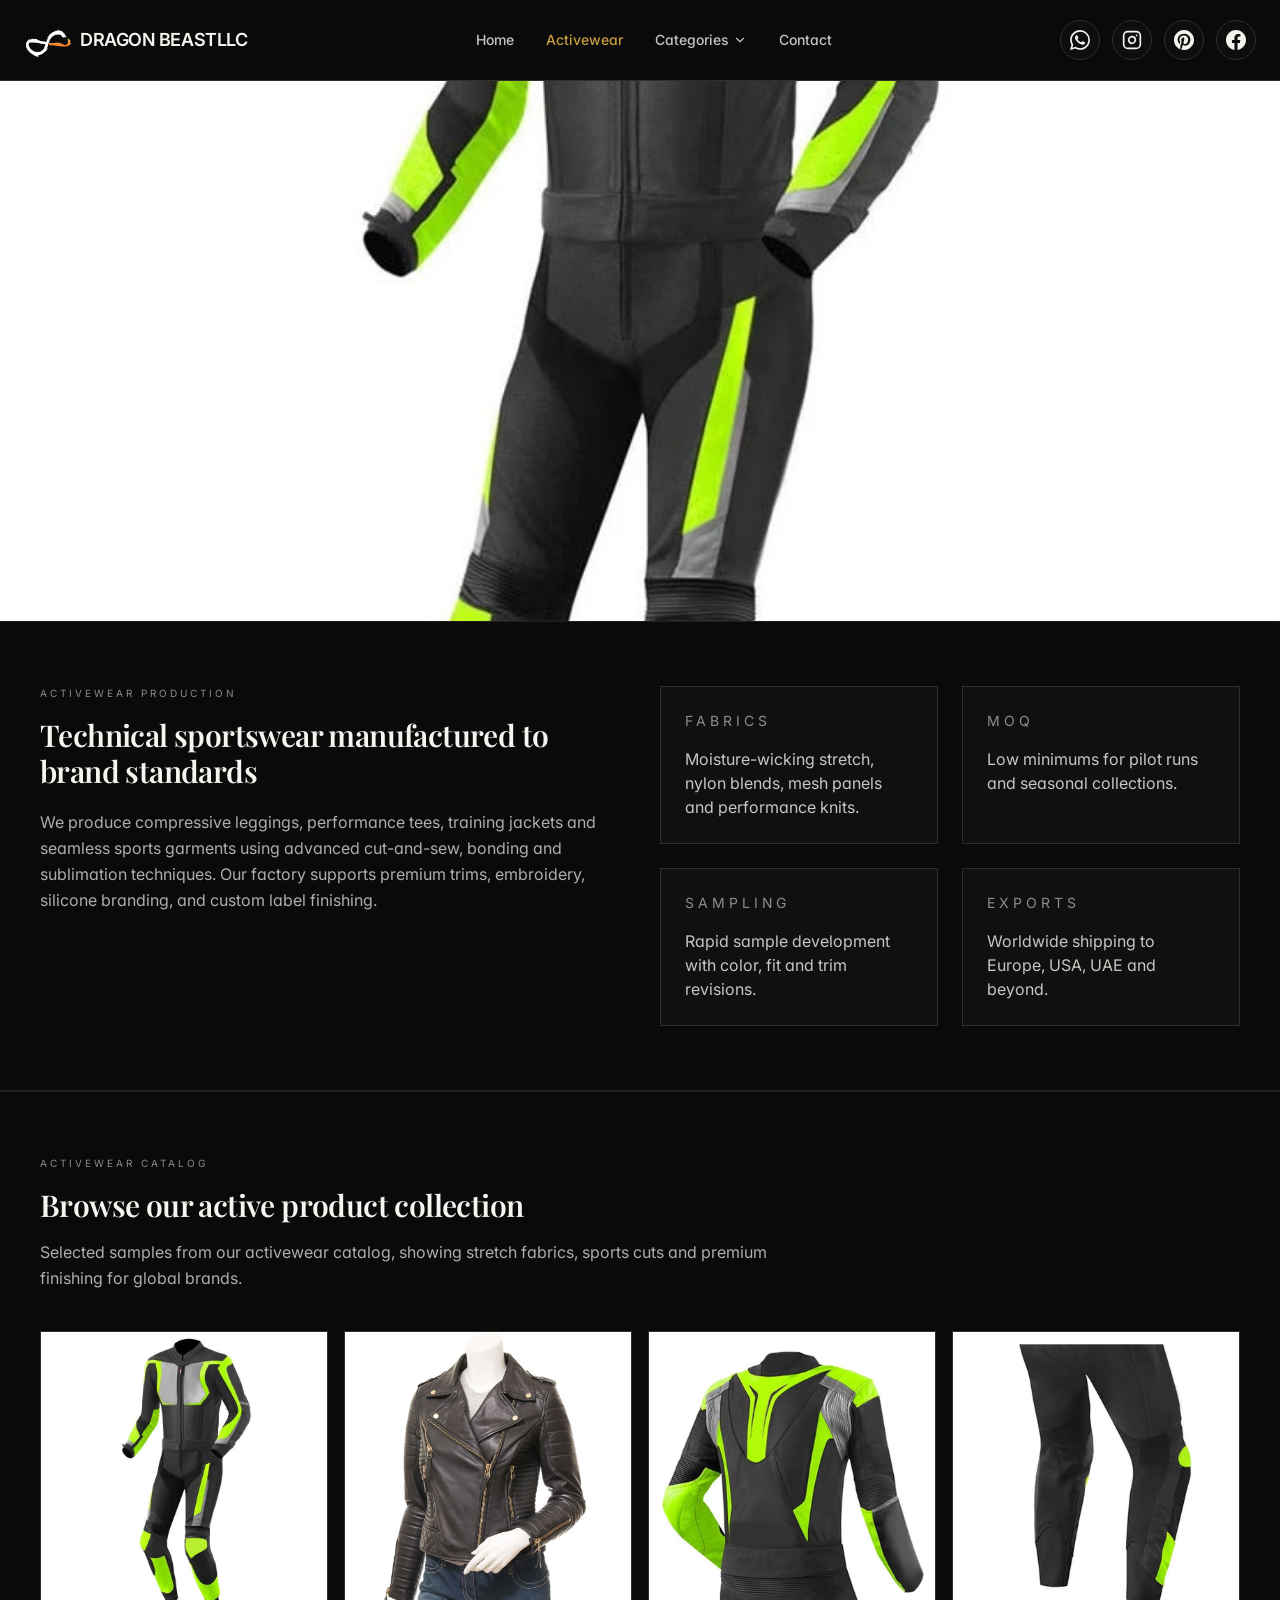
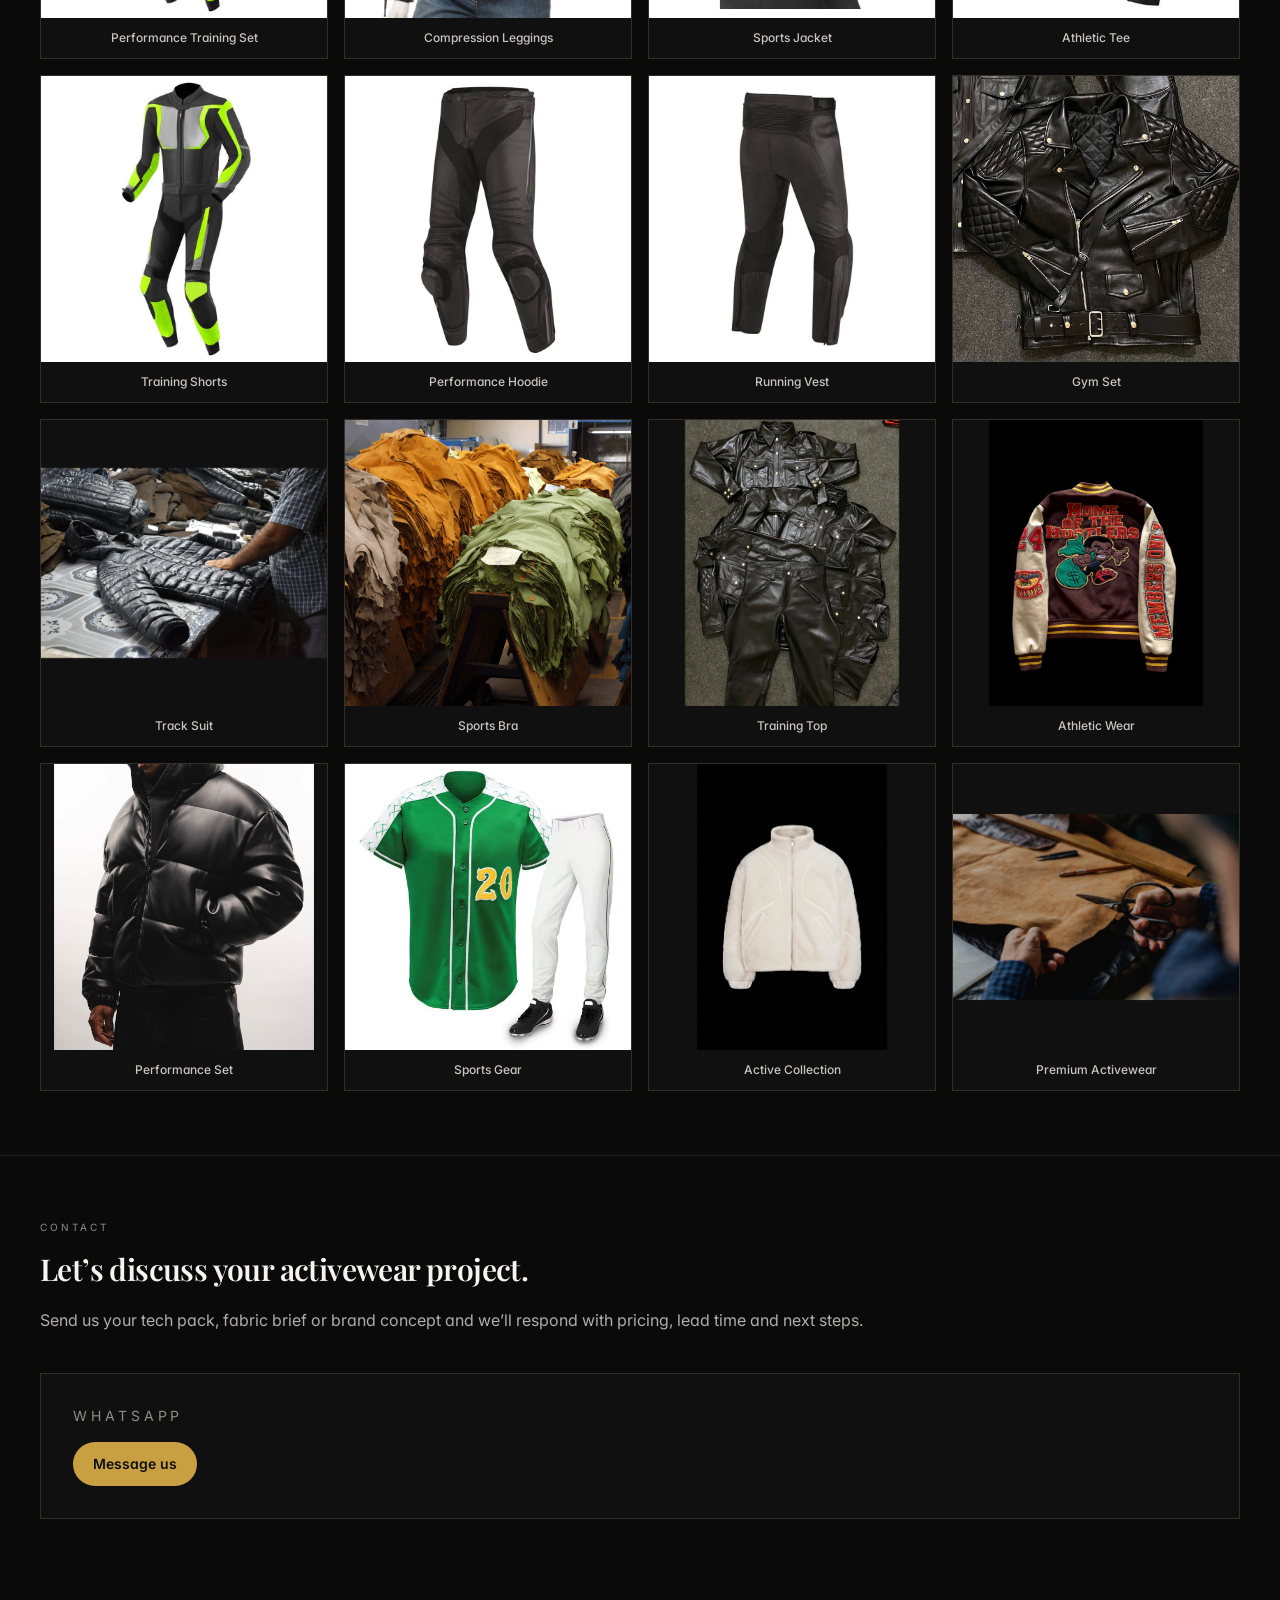
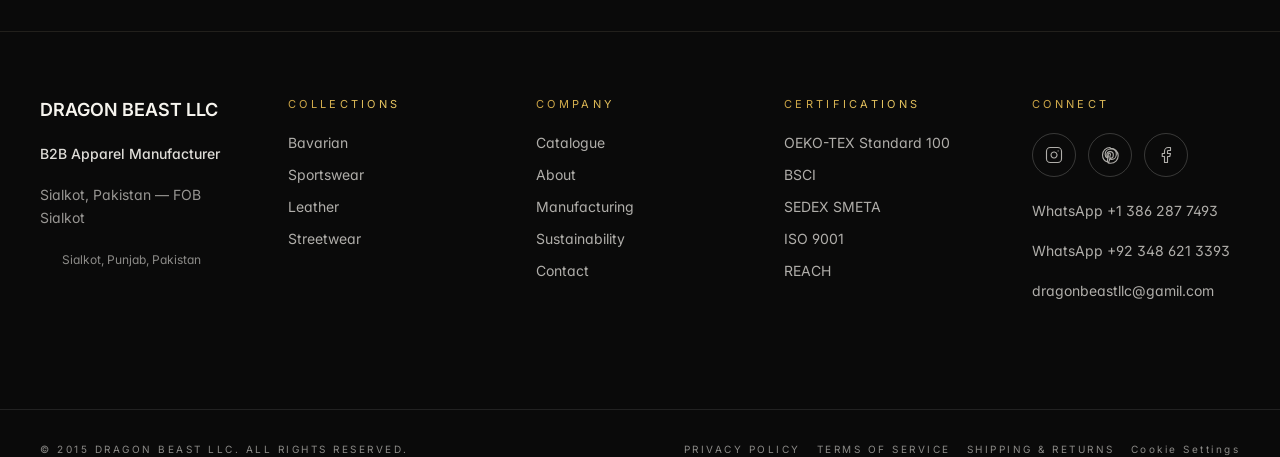
==== zayn/active.html @ 561d45d1 "Make LLC appear on second line in mobile view while keeping single line on desktop using flex-col/fl" ====
<!DOCTYPE html>
<html lang="en">
<head>
    <meta charset="UTF-8">
    <meta name="viewport" content="width=device-width, initial-scale=1.0">
    <title>Activewear — DRAGON BEAST LLC</title>
    <meta name="description" content="Premium activewear manufacturing from Sialkot, Pakistan. OEM, ODM and private-label sportswear for brands worldwide.">
    <link rel="preconnect" href="https://fonts.googleapis.com">
    <link rel="preconnect" href="https://fonts.gstatic.com" crossorigin>
    <link href="https://fonts.googleapis.com/css2?family=Playfair+Display:wght@400;500;600;700&family=Inter:wght@300;400;500;600&display=swap" rel="stylesheet">
    <link rel="stylesheet" href="index-DHzSqGhm.css">
</head>
<body class="bg-background text-foreground">
    <header class="sticky top-0 z-40 bg-background/90 backdrop-blur border-b border-border/20">
        <div class="mx-auto flex max-w-7xl items-center justify-between gap-4 px-6 py-4">
            <a href="index.html" class="inline-flex items-center gap-2 text-sm font-semibold text-foreground">
                <img src="logo.png" alt="DRAGON BEAST LLC logo" class="h-12 sm:h-16 w-auto object-contain">
                <div class="flex flex-col sm:flex-row">
                    <span class="text-sm sm:text-lg tracking-tight">DRAGON BEAST</span>
                    <span class="text-sm sm:text-lg tracking-tight sm:ml-1">LLC</span>
                </div>
            </a>
            <nav class="hidden md:flex items-center gap-8 text-sm font-medium text-foreground/80">
                <a href="index.html" class="hover:text-primary transition">Home</a>
                <a href="active.html" class="hover:text-primary transition text-primary">Activewear</a>
                <div class="relative">
                    <button onclick="toggleCategories()" class="hover:text-primary transition flex items-center gap-1 font-medium">
                        Categories
                        <svg xmlns="http://www.w3.org/2000/svg" width="14" height="14" viewBox="0 0 24 24" fill="none" stroke="currentColor" stroke-width="2" stroke-linecap="round" stroke-linejoin="round"><path d="m6 9 6 6 6-6"/></svg>
                    </button>
                    <div id="categoriesDropdown" class="hidden absolute top-full left-0 mt-3 w-64 bg-background border border-border/30 rounded-2xl shadow-2xl overflow-hidden z-50 backdrop-blur-xl">
                        <div class="p-2 space-y-1">
                            <a href="#leather-jackets" class="flex items-center gap-3 px-4 py-3 text-sm text-foreground/80 hover:text-foreground hover:bg-primary/10 rounded-xl transition-all duration-200">
                                <span class="w-2 h-2 rounded-full bg-primary/60"></span>
                                Leather Jackets
                            </a>
                            <a href="#leather-belts" class="flex items-center gap-3 px-4 py-3 text-sm text-foreground/80 hover:text-foreground hover:bg-primary/10 rounded-xl transition-all duration-200">
                                <span class="w-2 h-2 rounded-full bg-primary/60"></span>
                                Leather Belts
                            </a>
                            <a href="#leather-card-holder" class="flex items-center gap-3 px-4 py-3 text-sm text-foreground/80 hover:text-foreground hover:bg-primary/10 rounded-xl transition-all duration-200">
                                <span class="w-2 h-2 rounded-full bg-primary/60"></span>
                                Leather Card Holder
                            </a>
                            <a href="#leather-gloves" class="flex items-center gap-3 px-4 py-3 text-sm text-foreground/80 hover:text-foreground hover:bg-primary/10 rounded-xl transition-all duration-200">
                                <span class="w-2 h-2 rounded-full bg-primary/60"></span>
                                Leather Gloves
                            </a>
                            <a href="#leather-pants" class="flex items-center gap-3 px-4 py-3 text-sm text-foreground/80 hover:text-foreground hover:bg-primary/10 rounded-xl transition-all duration-200">
                                <span class="w-2 h-2 rounded-full bg-primary/60"></span>
                                Leather Pants
                            </a>
                            <a href="#leather-key-chains" class="flex items-center gap-3 px-4 py-3 text-sm text-foreground/80 hover:text-foreground hover:bg-primary/10 rounded-xl transition-all duration-200">
                                <span class="w-2 h-2 rounded-full bg-primary/60"></span>
                                Leather Key Chains
                            </a>
                            <a href="#leather-cushion-covers" class="flex items-center gap-3 px-4 py-3 text-sm text-foreground/80 hover:text-foreground hover:bg-primary/10 rounded-xl transition-all duration-200">
                                <span class="w-2 h-2 rounded-full bg-primary/60"></span>
                                Leather Cushion Covers
                            </a>
                        </div>
                    </div>
                </div>
                <a href="#contact" class="hover:text-primary transition">Contact</a>
            </nav>
            <div class="flex items-center gap-3">
                <a href="https://wa.me/13862877493" target="_blank" rel="noopener noreferrer" class="inline-flex items-center justify-center w-10 h-10 rounded-full border border-border bg-card/60 text-foreground transition hover:border-primary hover:text-primary">
                    <svg xmlns="http://www.w3.org/2000/svg" width="20" height="20" viewBox="0 0 24 24" fill="currentColor" stroke="none"><path d="M17.472 14.382c-.297-.149-1.758-.867-2.03-.967-.273-.099-.471-.148-.67.15-.197.297-.767.966-.94 1.164-.173.199-.347.223-.644.075-.297-.15-1.255-.463-2.39-1.475-.883-.788-1.48-1.761-1.653-2.059-.173-.297-.018-.458.13-.606.134-.133.298-.347.446-.52.149-.174.198-.298.298-.497.099-.198.05-.371-.025-.52-.075-.149-.669-1.612-.916-2.207-.242-.579-.487-.5-.669-.51-.173-.008-.371-.01-.57-.01-.198 0-.52.074-.792.372-.272.297-1.04 1.016-1.04 2.479 0 1.462 1.065 2.875 1.213 3.074.149.198 2.096 3.2 5.077 4.487.709.306 1.262.489 1.694.625.712.227 1.36.195 1.871.118.571-.085 1.758-.719 2.006-1.413.248-.694.248-1.289.173-1.413-.074-.124-.272-.198-.57-.347m-5.421 7.403h-.004a9.87 9.87 0 01-5.031-1.378l-.361-.214-3.741.982.998-3.648-.235-.374a9.86 9.86 0 01-1.51-5.26c.001-5.45 4.436-9.884 9.888-9.884 2.64 0 5.122 1.03 6.988 2.898a9.825 9.825 0 012.893 6.994c-.003 5.45-4.437 9.884-9.885 9.884m8.413-18.297A11.815 11.815 0 0012.05 0C5.495 0 .16 5.335.157 11.892c0 2.096.547 4.142 1.588 5.945L.057 24l6.305-1.654a11.882 11.882 0 005.683 1.448h.005c6.554 0 11.89-5.335 11.893-11.893a11.821 11.821 0 00-3.48-8.413z"/></svg>
                </a>
                <a href="https://www.instagram.com/dragonbeastllc/" target="_blank" rel="noopener noreferrer" class="inline-flex items-center justify-center w-10 h-10 rounded-full border border-border bg-card/60 text-foreground transition hover:border-primary hover:text-primary">
                    <svg xmlns="http://www.w3.org/2000/svg" width="20" height="20" viewBox="0 0 24 24" fill="none" stroke="currentColor" stroke-width="2" stroke-linecap="round" stroke-linejoin="round"><rect width="20" height="20" x="2" y="2" rx="5" ry="5"></rect><path d="M16 11.37A4 4 0 1 1 12.63 8 4 4 0 0 1 16 11.37z"></path><line x1="17.5" x2="17.51" y1="6.5" y2="6.5"></line></svg>
                </a>
                <a href="https://www.pinterest.com/dragonbeastllc/" target="_blank" rel="noopener noreferrer" class="inline-flex items-center justify-center w-10 h-10 rounded-full border border-border bg-card/60 text-foreground transition hover:border-primary hover:text-primary">
                    <svg xmlns="http://www.w3.org/2000/svg" width="20" height="20" viewBox="0 0 24 24" fill="currentColor" stroke="none"><path d="M12 0c-6.627 0-12 5.372-12 12 0 5.084 3.163 9.426 7.627 11.174-.105-.949-.2-2.405.042-3.441.218-.937 1.407-5.965 1.407-5.965s-.359-.719-.359-1.782c0-1.668.967-2.914 2.171-2.914 1.023 0 1.518.769 1.518 1.69 0 1.029-.655 2.568-.994 3.995-.283 1.194.599 2.169 1.777 2.169 2.133 0 3.772-2.249 3.772-5.495 0-2.873-2.064-4.882-5.012-4.882-3.414 0-5.418 2.561-5.418 5.207 0 1.031.397 2.138.893 2.738.098.119.112.224.083.345l-.333 1.36c-.053.22-.174.267-.402.161-1.499-.698-2.436-2.889-2.436-4.649 0-3.785 2.75-7.262 7.929-7.262 4.163 0 7.398 2.967 7.398 6.931 0 4.136-2.607 7.464-6.227 7.464-1.216 0-2.359-.631-2.75-1.378l-.748 2.853c-.271 1.043-1.002 2.35-1.492 3.146 1.124.347 2.317.535 3.554.535 6.627 0 12-5.373 12-12 0-6.628-5.373-12-12-12z"/></svg>
                </a>
                <a href="https://www.facebook.com/dragonbeastllc/" target="_blank" rel="noopener noreferrer" class="inline-flex items-center justify-center w-10 h-10 rounded-full border border-border bg-card/60 text-foreground transition hover:border-primary hover:text-primary">
                    <svg xmlns="http://www.w3.org/2000/svg" width="20" height="20" viewBox="0 0 24 24" fill="currentColor" stroke="none"><path d="M24 12.073c0-6.627-5.373-12-12-12s-12 5.373-12 12c0 5.99 4.388 10.954 10.125 11.854v-8.385H7.078v-3.47h3.047V9.43c0-3.007 1.792-4.669 4.533-4.669 1.312 0 2.686.235 2.686.235v2.953H15.83c-1.491 0-1.956.925-1.956 1.874v2.25h3.328l-.532 3.47h-2.796v8.385C19.612 23.027 24 18.062 24 12.073z"/></svg>
                </a>
            </div>
        </div>
    </header>
    <main class="pb-20">
        <section class="relative isolate min-h-[60vh] md:min-h-[88vh] overflow-hidden bg-card text-foreground">
            <img src="active.jpeg" alt="Activewear manufacturing" class="absolute inset-0 h-full w-full object-cover object-center" loading="lazy">
        </section>
        <section class="bg-background border-y border-border/60 py-16">
            <div class="container-luxe">
                <div class="grid gap-10 lg:grid-cols-2">
                    <div>
                        <p class="text-[10px] uppercase tracking-[0.3em] text-foreground/55 mb-4">Activewear production</p>
                        <h2 class="text-3xl font-semibold text-foreground">Technical sportswear manufactured to brand standards</h2>
                        <p class="mt-5 text-base text-foreground/70 leading-relaxed">We produce compressive leggings, performance tees, training jackets and seamless sports garments using advanced cut-and-sew, bonding and sublimation techniques. Our factory supports premium trims, embroidery, silicone branding, and custom label finishing.</p>
                    </div>
                    <div class="grid gap-6 sm:grid-cols-2">
                        <div class="rounded-3xl border border-border/10 bg-card/80 p-6">
                            <p class="text-sm uppercase tracking-[0.28em] text-foreground/55 mb-4">Fabrics</p>
                            <p class="text-base text-foreground/80">Moisture-wicking stretch, nylon blends, mesh panels and performance knits.</p>
                        </div>
                        <div class="rounded-3xl border border-border/10 bg-card/80 p-6">
                            <p class="text-sm uppercase tracking-[0.28em] text-foreground/55 mb-4">MOQ</p>
                            <p class="text-base text-foreground/80">Low minimums for pilot runs and seasonal collections.</p>
                        </div>
                        <div class="rounded-3xl border border-border/10 bg-card/80 p-6">
                            <p class="text-sm uppercase tracking-[0.28em] text-foreground/55 mb-4">Sampling</p>
                            <p class="text-base text-foreground/80">Rapid sample development with color, fit and trim revisions.</p>
                        </div>
                        <div class="rounded-3xl border border-border/10 bg-card/80 p-6">
                            <p class="text-sm uppercase tracking-[0.28em] text-foreground/55 mb-4">Exports</p>
                            <p class="text-base text-foreground/80">Worldwide shipping to Europe, USA, UAE and beyond.</p>
                        </div>
                    </div>
                </div>
            </div>
        </section>
        <section class="bg-background border-y border-border/60 py-16">
            <div class="container-luxe">
                <div class="mb-10 max-w-3xl">
                    <p class="text-[10px] uppercase tracking-[0.3em] text-foreground/55 mb-4">Activewear catalog</p>
                    <h2 class="text-3xl font-semibold text-foreground">Browse our active product collection</h2>
                    <p class="mt-4 text-base text-foreground/70 leading-relaxed">Selected samples from our activewear catalog, showing stretch fabrics, sports cuts and premium finishing for global brands.</p>
                </div>
                <div class="grid gap-4 sm:grid-cols-2 lg:grid-cols-4">
                    <div class="rounded-3xl border border-border/10 bg-card/80 overflow-hidden cursor-pointer hover:border-primary/60 transition-all" onclick="openModal('product1')">
                        <div style="aspect-ratio:1/1;">
                            <img src="active.jpeg" alt="Activewear product 1" style="width:100%;height:100%;object-fit:contain;object-position:center center;transition:transform .35s ease;will-change:transform;" loading="lazy" onmouseover="this.style.transform='scale(1.05)'" onmouseout="this.style.transform='scale(1)'">
                        </div>
                        <p class="text-center text-xs font-medium text-foreground/80 py-3 px-2">Performance Training Set</p>
                    </div>
                    <div class="rounded-3xl border border-border/10 bg-card/80 overflow-hidden cursor-pointer hover:border-primary/60 transition-all" onclick="openModal('product2')">
                        <div style="aspect-ratio:1/1;">
                            <img src="active%202.jpeg" alt="Activewear product 2" style="width:100%;height:100%;object-fit:contain;object-position:center center;transition:transform .35s ease;will-change:transform;" loading="lazy" onmouseover="this.style.transform='scale(1.05)'" onmouseout="this.style.transform='scale(1)'">
                        </div>
                        <p class="text-center text-xs font-medium text-foreground/80 py-3 px-2">Compression Leggings</p>
                    </div>
                    <div class="rounded-3xl border border-border/10 bg-card/80 overflow-hidden cursor-pointer hover:border-primary/60 transition-all" onclick="openModal('product3')">
                        <div style="aspect-ratio:1/1;">
                            <img src="active%203%20.jpeg" alt="Activewear product 3" style="width:100%;height:100%;object-fit:contain;object-position:center center;transition:transform .35s ease;will-change:transform;" loading="lazy" onmouseover="this.style.transform='scale(1.05)'" onmouseout="this.style.transform='scale(1)'">
                        </div>
                        <p class="text-center text-xs font-medium text-foreground/80 py-3 px-2">Sports Jacket</p>
                    </div>
                    <div class="rounded-3xl border border-border/10 bg-card/80 overflow-hidden cursor-pointer hover:border-primary/60 transition-all" onclick="openModal('product4')">
                        <div style="aspect-ratio:1/1;">
                            <img src="active%204.jpeg" alt="Activewear product 4" style="width:100%;height:100%;object-fit:contain;object-position:center center;transition:transform .35s ease;will-change:transform;" loading="lazy" onmouseover="this.style.transform='scale(1.05)'" onmouseout="this.style.transform='scale(1)'">
                        </div>
                        <p class="text-center text-xs font-medium text-foreground/80 py-3 px-2">Athletic Tee</p>
                    </div>
                    <div class="rounded-3xl border border-border/10 bg-card/80 overflow-hidden cursor-pointer hover:border-primary/60 transition-all" onclick="openModal('product5')">
                        <div style="aspect-ratio:1/1;">
                            <img src="active%205.jpeg" alt="Activewear product 5" style="width:100%;height:100%;object-fit:contain;object-position:center center;transition:transform .35s ease;will-change:transform;" loading="lazy" onmouseover="this.style.transform='scale(1.05)'" onmouseout="this.style.transform='scale(1)'">
                        </div>
                        <p class="text-center text-xs font-medium text-foreground/80 py-3 px-2">Training Shorts</p>
                    </div>
                    <div class="rounded-3xl border border-border/10 bg-card/80 overflow-hidden cursor-pointer hover:border-primary/60 transition-all" onclick="openModal('product6')">
                        <div style="aspect-ratio:1/1;">
                            <img src="active%206.jpeg" alt="Activewear product 6" style="width:100%;height:100%;object-fit:contain;object-position:center center;transition:transform .35s ease;will-change:transform;" loading="lazy" onmouseover="this.style.transform='scale(1.05)'" onmouseout="this.style.transform='scale(1)'">
                        </div>
                        <p class="text-center text-xs font-medium text-foreground/80 py-3 px-2">Performance Hoodie</p>
                    </div>
                    <div class="rounded-3xl border border-border/10 bg-card/80 overflow-hidden cursor-pointer hover:border-primary/60 transition-all" onclick="openModal('product7')">
                        <div style="aspect-ratio:1/1;">
                            <img src="active%207%20.jpeg" alt="Activewear product 7" style="width:100%;height:100%;object-fit:contain;object-position:center center;transition:transform .35s ease;will-change:transform;" loading="lazy" onmouseover="this.style.transform='scale(1.05)'" onmouseout="this.style.transform='scale(1)'">
                        </div>
                        <p class="text-center text-xs font-medium text-foreground/80 py-3 px-2">Running Vest</p>
                    </div>
                    <div class="rounded-3xl border border-border/10 bg-card/80 overflow-hidden cursor-pointer hover:border-primary/60 transition-all" onclick="openModal('product8')">
                        <div style="aspect-ratio:1/1;">
                            <img src="PIC%201.jpeg" alt="Activewear product 8" style="width:100%;height:100%;object-fit:contain;object-position:center center;transition:transform .35s ease;will-change:transform;" loading="lazy" onmouseover="this.style.transform='scale(1.05)'" onmouseout="this.style.transform='scale(1)'">
                        </div>
                        <p class="text-center text-xs font-medium text-foreground/80 py-3 px-2">Gym Set</p>
                    </div>
                    <div class="rounded-3xl border border-border/10 bg-card/80 overflow-hidden cursor-pointer hover:border-primary/60 transition-all" onclick="openModal('product9')">
                        <div style="aspect-ratio:1/1;">
                            <img src="PIC%202.jpeg" alt="Activewear product 9" style="width:100%;height:100%;object-fit:contain;object-position:center center;transition:transform .35s ease;will-change:transform;" loading="lazy" onmouseover="this.style.transform='scale(1.05)'" onmouseout="this.style.transform='scale(1)'">
                        </div>
                        <p class="text-center text-xs font-medium text-foreground/80 py-3 px-2">Track Suit</p>
                    </div>
                    <div class="rounded-3xl border border-border/10 bg-card/80 overflow-hidden cursor-pointer hover:border-primary/60 transition-all" onclick="openModal('product10')">
                        <div style="aspect-ratio:1/1;">
                            <img src="PIC%203.jpeg" alt="Activewear product 10" style="width:100%;height:100%;object-fit:contain;object-position:center center;transition:transform .35s ease;will-change:transform;" loading="lazy" onmouseover="this.style.transform='scale(1.05)'" onmouseout="this.style.transform='scale(1)'">
                        </div>
                        <p class="text-center text-xs font-medium text-foreground/80 py-3 px-2">Sports Bra</p>
                    </div>
                    <div class="rounded-3xl border border-border/10 bg-card/80 overflow-hidden cursor-pointer hover:border-primary/60 transition-all" onclick="openModal('product11')">
                        <div style="aspect-ratio:1/1;">
                            <img src="PIC%204.jpeg" alt="Activewear product 11" style="width:100%;height:100%;object-fit:contain;object-position:center center;transition:transform .35s ease;will-change:transform;" loading="lazy" onmouseover="this.style.transform='scale(1.05)'" onmouseout="this.style.transform='scale(1)'">
                        </div>
                        <p class="text-center text-xs font-medium text-foreground/80 py-3 px-2">Training Top</p>
                    </div>
                    <div class="rounded-3xl border border-border/10 bg-card/80 overflow-hidden cursor-pointer hover:border-primary/60 transition-all" onclick="openModal('product12')">
                        <div style="aspect-ratio:1/1;">
                            <img src="Z%201.jpeg" alt="Activewear product 12" style="width:100%;height:100%;object-fit:contain;object-position:center center;transition:transform .35s ease;will-change:transform;" loading="lazy" onmouseover="this.style.transform='scale(1.05)'" onmouseout="this.style.transform='scale(1)'">
                        </div>
                        <p class="text-center text-xs font-medium text-foreground/80 py-3 px-2">Athletic Wear</p>
                    </div>
                    <div class="rounded-3xl border border-border/10 bg-card/80 overflow-hidden cursor-pointer hover:border-primary/60 transition-all" onclick="openModal('product13')">
                        <div style="aspect-ratio:1/1;">
                            <img src="Z%202.jpeg" alt="Activewear product 13" style="width:100%;height:100%;object-fit:contain;object-position:center center;transition:transform .35s ease;will-change:transform;" loading="lazy" onmouseover="this.style.transform='scale(1.05)'" onmouseout="this.style.transform='scale(1)'">
                        </div>
                        <p class="text-center text-xs font-medium text-foreground/80 py-3 px-2">Performance Set</p>
                    </div>
                    <div class="rounded-3xl border border-border/10 bg-card/80 overflow-hidden cursor-pointer hover:border-primary/60 transition-all" onclick="openModal('product14')">
                        <div style="aspect-ratio:1/1;">
                            <img src="Z%203.jpeg" alt="Activewear product 14" style="width:100%;height:100%;object-fit:contain;object-position:center center;transition:transform .35s ease;will-change:transform;" loading="lazy" onmouseover="this.style.transform='scale(1.05)'" onmouseout="this.style.transform='scale(1)'">
                        </div>
                        <p class="text-center text-xs font-medium text-foreground/80 py-3 px-2">Sports Gear</p>
                    </div>
                    <div class="rounded-3xl border border-border/10 bg-card/80 overflow-hidden cursor-pointer hover:border-primary/60 transition-all" onclick="openModal('product15')">
                        <div style="aspect-ratio:1/1;">
                            <img src="Z%204.jpeg" alt="Activewear product 15" style="width:100%;height:100%;object-fit:contain;object-position:center center;transition:transform .35s ease;will-change:transform;" loading="lazy" onmouseover="this.style.transform='scale(1.05)'" onmouseout="this.style.transform='scale(1)'">
                        </div>
                        <p class="text-center text-xs font-medium text-foreground/80 py-3 px-2">Active Collection</p>
                    </div>
                    <div class="rounded-3xl border border-border/10 bg-card/80 overflow-hidden cursor-pointer hover:border-primary/60 transition-all" onclick="openModal('product16')">
                        <div style="aspect-ratio:1/1;">
                            <img src="HERO%20SECTION.jpeg" alt="Activewear product 16" style="width:100%;height:100%;object-fit:contain;object-position:center center;transition:transform .35s ease;will-change:transform;" loading="lazy" onmouseover="this.style.transform='scale(1.05)'" onmouseout="this.style.transform='scale(1)'">
                        </div>
                        <p class="text-center text-xs font-medium text-foreground/80 py-3 px-2">Premium Activewear</p>
                    </div>
                </div>
            </div>
        </section>
        <section id="contact" class="bg-background pt-16 pb-8">
            <div class="container-luxe">
                <div class="grid gap-10 lg:grid-cols-[1.5fr,1fr] items-center">
                    <div>
                        <p class="text-[10px] uppercase tracking-[0.3em] text-foreground/55 mb-4">Contact</p>
                        <h2 class="text-3xl font-semibold text-foreground">Let’s discuss your activewear project.</h2>
                        <p class="mt-5 text-base text-foreground/70 leading-relaxed">Send us your tech pack, fabric brief or brand concept and we’ll respond with pricing, lead time and next steps.</p>
                    </div>
                    <div class="rounded-3xl border border-border/10 bg-card/80 p-8">
                        <p class="text-sm uppercase tracking-[0.28em] text-foreground/55 mb-4">WhatsApp</p>
                        <a href="https://wa.me/13862877493" target="_blank" rel="noopener noreferrer" class="inline-flex items-center justify-center rounded-full bg-primary px-5 py-3 text-sm font-semibold text-primary-foreground transition hover:bg-primary/90">Message us</a>
                    </div>
                </div>
            </div>
        </section>
    </main>
    <footer class="bg-[#0A0A0A] border-t border-border/60 text-foreground/80">
        <div class="container-luxe grid gap-10 md:grid-cols-2 lg:grid-cols-5 py-16">
            <div class="space-y-5">
                <div class="inline-flex items-center gap-3 text-foreground" aria-label="DRAGON BEAST LLC home">
                    <span class="text-lg font-semibold">DRAGON BEAST LLC</span>
                </div>
                <p class="text-sm font-medium text-foreground/90">B2B Apparel Manufacturer</p>
                <p class="text-sm text-foreground/60 leading-relaxed">Sialkot, Pakistan — FOB Sialkot</p>
                <p class="flex items-start gap-2 text-xs text-foreground/55 leading-relaxed"><svg xmlns="http://www.w3.org/2000/svg" width="14" height="14" viewBox="0 0 24 24" fill="none" stroke="currentColor" stroke-width="2" stroke-linecap="round" stroke-linejoin="round" class="lucide lucide-map-pin text-gold mt-0.5 shrink-0"><path d="M20 10c0 4.993-5.539 10.193-7.399 11.799a1 1 0 0 1-1.202 0C9.539 20.193 4 14.993 4 10a8 8 0 0 1 16 0"></path><circle cx="12" cy="10" r="3"></circle></svg>Sialkot, Punjab, Pakistan</p>
            </div>
            <div>
                <p class="text-[11px] uppercase tracking-[0.3em] text-gold mb-5">Collections</p>
                <ul class="space-y-3 text-sm text-foreground/70">
                    <li><a class="hover:text-gold transition-colors" href="index.html">Bavarian</a></li>
                    <li><a class="hover:text-gold transition-colors" href="active.html">Sportswear</a></li>
                    <li><a class="hover:text-gold transition-colors" href="leather.html">Leather</a></li>
                    <li><a class="hover:text-gold transition-colors" href="active.html">Streetwear</a></li>
                </ul>
            </div>
            <div>
                <p class="text-[11px] uppercase tracking-[0.3em] text-gold mb-5">Company</p>
                <ul class="space-y-3 text-sm text-foreground/70">
                    <li><a class="hover:text-gold transition-colors" href="index.html">Catalogue</a></li>
                    <li><a class="hover:text-gold transition-colors" href="index.html">About</a></li>
                    <li><a class="hover:text-gold transition-colors" href="index.html">Manufacturing</a></li>
                    <li><a class="hover:text-gold transition-colors" href="index.html">Sustainability</a></li>
                    <li><a class="hover:text-gold transition-colors" href="#contact">Contact</a></li>
                </ul>
            </div>
            <div>
                <p class="text-[11px] uppercase tracking-[0.3em] text-gold mb-5">Certifications</p>
                <ul class="space-y-3 text-sm text-foreground/70">
                    <li><a class="hover:text-gold transition-colors" href="#contact">OEKO-TEX Standard 100</a></li>
                    <li><a class="hover:text-gold transition-colors" href="#contact">BSCI</a></li>
                    <li><a class="hover:text-gold transition-colors" href="#contact">SEDEX SMETA</a></li>
                    <li><a class="hover:text-gold transition-colors" href="#contact">ISO 9001</a></li>
                    <li><a class="hover:text-gold transition-colors" href="#contact">REACH</a></li>
                </ul>
            </div>
            <div class="space-y-5">
                <p class="text-[11px] uppercase tracking-[0.3em] text-gold mb-5">Connect</p>
                <div class="flex flex-wrap items-center gap-3">
                    <a href="https://www.instagram.com/dragonbeastllc/" target="_blank" rel="noreferrer noopener" aria-label="DRAGON BEAST LLC on Instagram" class="inline-flex items-center justify-center w-11 h-11 rounded-full border border-foreground/20 text-foreground/70 hover:border-gold hover:text-gold transition-colors"><svg width="18" height="18" viewBox="0 0 24 24" fill="none" stroke="currentColor" stroke-width="1.5" stroke-linecap="round" stroke-linejoin="round"><rect width="20" height="20" x="2" y="2" rx="5" ry="5"></rect><path d="M16 11.37A4 4 0 1 1 12.63 8 4 4 0 0 1 16 11.37z"></path><line x1="17.5" x2="17.51" y1="6.5" y2="6.5"></line></svg></a>
                    <a href="https://www.pinterest.com/Dragon_beast__/pins/" target="_blank" rel="noreferrer noopener" aria-label="DRAGON BEAST LLC on Pinterest" class="inline-flex items-center justify-center w-11 h-11 rounded-full border border-foreground/20 text-foreground/70 hover:border-gold hover:text-gold transition-colors"><svg width="18" height="18" viewBox="0 0 24 24" fill="none" stroke="currentColor" stroke-width="1.5" stroke-linecap="round" stroke-linejoin="round"><path d="M12 2.04c-5.48 0-9.96 4.48-9.96 9.96 0 4.34 2.72 8.03 6.62 9.43-.09-.8-.17-2.03.04-2.91.18-.77 1.17-4.95 1.17-4.95s-.3-.59-.3-1.46c0-1.37.79-2.39 1.77-2.39.84 0 1.24.63 1.24 1.38 0 .84-.54 2.09-.82 3.26-.24.98.5 1.78 1.48 1.78 1.78 0 3.15-1.88 3.15-4.6 0-2.4-1.71-4.08-4.15-4.08-2.82 0-4.47 2.11-4.47 4.29 0 .85.33 1.77.74 2.27.08.1.09.18.07.28-.08.31-.26.98-.3 1.11-.05.17-.17.21-.39.13-1.45-.67-2.36-2.8-2.36-4.5 0-3.67 2.67-7.04 7.72-7.04 4.05 0 7.2 2.89 7.2 6.75 0 4.03-2.54 7.28-6.06 7.28-1.18 0-2.28-.61-2.66-1.33l-.72 2.74c-.26 1-.98 2.25-1.46 3.02 1.08.33 2.22.51 3.41.51 5.48 0 9.96-4.48 9.96-9.96 0-5.48-4.48-9.96-9.96-9.96z"/></svg></a>
                    <a href="https://www.facebook.com/bzazindustries" target="_blank" rel="noreferrer noopener" aria-label="DRAGON BEAST LLC on Facebook" class="inline-flex items-center justify-center w-11 h-11 rounded-full border border-foreground/20 text-foreground/70 hover:border-gold hover:text-gold transition-colors"><svg width="18" height="18" viewBox="0 0 24 24" fill="none" stroke="currentColor" stroke-width="1.5" stroke-linecap="round" stroke-linejoin="round"><path d="M18 2h-3a5 5 0 0 0-5 5v3H7v4h3v8h4v-8h3l1-4h-4V7a1 1 0 0 1 1-1h3z"></path></svg></a>
                </div>
                <ul class="space-y-3 text-sm text-foreground/70">
                    <li><a href="https://wa.me/13862877493?text=Hello%20DRAGON%20BEAST%20LLC%2C%20I'd%20like%20to%20request%20a%20quote." target="_blank" rel="noreferrer noopener" class="inline-flex items-center gap-2 py-1 hover:text-gold transition-colors">WhatsApp +1 386 287 7493</a></li>
                    <li><a href="https://wa.me/923486213393?text=Hello%20DRAGON%20BEAST%20LLC%2C%20I'd%20like%20to%20request%20a%20quote." target="_blank" rel="noreferrer noopener" class="inline-flex items-center gap-2 py-1 hover:text-gold transition-colors">WhatsApp +92 348 621 3393</a></li>
                    <li><a href="mailto:dragonbeastllc@gamil.com" class="inline-flex items-center gap-2 py-1 hover:text-gold transition-colors">dragonbeastllc@gamil.com</a></li>
                </ul>
            </div>
        </div>
        <div class="container-luxe border-t border-foreground/10 pt-8 mt-10">
            <div class="flex flex-col md:flex-row items-center justify-between gap-4 text-[10px] uppercase tracking-[0.25em] text-foreground/55">
                <p>© 2015 DRAGON BEAST LLC. All rights reserved.</p>
                <div class="flex flex-wrap items-center gap-4">
                    <a class="hover:text-gold transition-colors" href="index.html">Privacy Policy</a>
                    <a class="hover:text-gold transition-colors" href="index.html">Terms of Service</a>
                    <a class="hover:text-gold transition-colors" href="index.html">Shipping &amp; Returns</a>
                    <button type="button" class="hover:text-gold transition-colors">Cookie Settings</button>
                </div>
            </div>
        </div>
    </footer>
    
    <!-- Product Modal -->
    <div id="productModal" class="fixed inset-0 z-50 hidden items-center justify-center bg-black/80 backdrop-blur-sm p-4">
        <div class="bg-background rounded-3xl border border-border/20 max-w-4xl w-full max-h-[90vh] overflow-y-auto scrollbar-hide">
            <div class="p-6">
                <div class="flex justify-between items-start mb-6">
                    <h3 id="modalTitle" class="text-2xl font-semibold text-foreground">Product Name</h3>
                    <button onclick="closeModal()" class="text-foreground/60 hover:text-foreground transition-colors">
                        <svg xmlns="http://www.w3.org/2000/svg" width="24" height="24" viewBox="0 0 24 24" fill="none" stroke="currentColor" stroke-width="2" stroke-linecap="round" stroke-linejoin="round"><path d="M18 6 6 18"></path><path d="6 6l12 12"></path></svg>
                    </button>
                </div>
                
                <div class="grid md:grid-cols-2 gap-6">
                    <div>
                        <div class="grid grid-cols-2 gap-2 mb-4">
                            <img id="modalImage1" src="" alt="Product image 1" class="rounded-xl w-full aspect-square object-cover">
                            <img id="modalImage2" src="" alt="Product image 2" class="rounded-xl w-full aspect-square object-cover">
                            <img id="modalImage3" src="" alt="Product image 3" class="rounded-xl w-full aspect-square object-cover">
                            <img id="modalImage4" src="" alt="Product image 4" class="rounded-xl w-full aspect-square object-cover hidden">
                        </div>
                    </div>
                    
                    <div class="space-y-4">
                        <div>
                            <h4 class="text-sm uppercase tracking-[0.2em] text-foreground/55 mb-2">Product Description</h4>
                            <p id="modalDescription" class="text-foreground/80 leading-relaxed">Premium quality activewear designed for performance and comfort. Made with high-stretch fabrics and expert craftsmanship.</p>
                        </div>
                        
                        <div>
                            <h4 class="text-sm uppercase tracking-[0.2em] text-foreground/55 mb-2">Features</h4>
                            <ul id="modalFeatures" class="text-foreground/80 space-y-1 text-sm">
                                <li>• High-stretch fabric</li>
                                <li>• Moisture-wicking</li>
                                <li>• Breathable design</li>
                                <li>• Premium finishing</li>
                            </ul>
                        </div>
                        
                        <div>
                            <h4 class="text-sm uppercase tracking-[0.2em] text-foreground/55 mb-2">Materials</h4>
                            <p id="modalMaterials" class="text-foreground/80 text-sm">Polyester/Spandex blend</p>
                        </div>
                        
                        <div class="pt-4">
                            <a href="https://wa.me/13862877493?text=Hello%20DRAGON%20BEAST%20LLC%2C%20I'm%20interested%20in%20this%20product%20and%20would%20like%20to%20request%20a%20quote." target="_blank" rel="noopener noreferrer" class="inline-flex items-center justify-center w-full rounded-full bg-primary px-6 py-3 text-sm font-semibold text-primary-foreground transition hover:bg-primary/90">
                                Request Quote via WhatsApp
                            </a>
                        </div>
                    </div>
                </div>
            </div>
        </div>
    </div>
    
    <style>
        .scrollbar-hide::-webkit-scrollbar {
            display: none;
        }
        .scrollbar-hide {
            -ms-overflow-style: none;
            scrollbar-width: none;
        }
    </style>
    
    <script>
        const products = {
            product1: {
                title: "Performance Training Set",
                description: "Complete training set including top and bottom. Designed for high-performance athletes with moisture-wicking technology and four-way stretch fabric.",
                features: ["• Moisture-wicking technology", "• Four-way stretch", "• Quick-dry fabric", "• Reinforced stitching"],
                materials: "88% Polyester, 12% Spandex",
                images: ["active.jpeg", "active%202.jpeg", "active%203%20.jpeg", "active%204.jpeg"]
            },
            product2: {
                title: "Compression Leggings",
                description: "High-compression leggings designed for muscle support and recovery. Features flat-lock seams and breathable mesh panels.",
                features: ["• High compression fit", "• Flat-lock seams", "• Breathable mesh panels", "• Anti-odor treatment"],
                materials: "82% Polyester, 18% Spandex",
                images: ["active%202.jpeg", "active%203%20.jpeg", "active%204.jpeg", "active%205.jpeg"]
            },
            product3: {
                title: "Sports Jacket",
                description: "Lightweight sports jacket with water-resistant coating and adjustable cuffs. Perfect for outdoor training and warm-ups.",
                features: ["• Water-resistant coating", "• Adjustable cuffs", "• Zippered pockets", "• Lightweight design"],
                materials: "100% Polyester with DWR coating",
                images: ["active%203%20.jpeg", "active%204.jpeg", "active%205.jpeg", "active%206.jpeg"]
            },
            product4: {
                title: "Athletic Tee",
                description: "Performance t-shirt with raglan sleeves and moisture management. Ideal for team sports and casual athletic wear.",
                features: ["• Moisture management", "• Raglan sleeves", "• Tag-free label", "• Color-fast printing"],
                materials: "100% Moisture-wicking Polyester",
                images: ["active%204.jpeg", "active%205.jpeg", "active%206.jpeg", "active%207%20.jpeg"]
            },
            product5: {
                title: "Training Shorts",
                description: "Athletic shorts with built-in liner and side pockets. Features elastic waistband with drawstring for adjustable fit.",
                features: ["• Built-in liner", "• Side pockets", "• Elastic waistband", "• Drawstring closure"],
                materials: "90% Polyester, 10% Spandex",
                images: ["active%205.jpeg", "active%206.jpeg", "active%207%20.jpeg", "PIC%201.jpeg"]
            },
            product6: {
                title: "Performance Hoodie",
                description: "Full-zip hoodie with fleece lining and thumbholes. Perfect for pre-workout warm-ups and post-workout recovery.",
                features: ["• Fleece lining", "• Thumbholes", "• Full-zip design", "• Kangaroo pocket"],
                materials: "80% Cotton, 20% Polyester",
                images: ["active%206.jpeg", "active%207%20.jpeg", "PIC%201.jpeg", "PIC%202.jpeg"]
            },
            product7: {
                title: "Running Vest",
                description: "Lightweight running vest with reflective details and multiple storage pockets. Designed for long-distance running.",
                features: ["• Reflective details", "• Multiple storage pockets", "• Lightweight construction", "• Breathable mesh back"],
                materials: "100% Polyester mesh",
                images: ["active%207%20.jpeg", "PIC%201.jpeg", "PIC%202.jpeg", "PIC%203.jpeg"]
            },
            product8: {
                title: "Gym Set",
                description: "Complete gym set including tank top and shorts. Made with quick-dry fabric and anti-microbial treatment.",
                features: ["• Quick-dry fabric", "• Anti-microbial treatment", "• Stretch fit", "• Color options available"],
                materials: "85% Polyester, 15% Spandex",
                images: ["PIC%201.jpeg", "PIC%202.jpeg", "PIC%203.jpeg", "PIC%204.jpeg"]
            },
            product9: {
                title: "Track Suit",
                description: "Classic track suit with jacket and matching pants. Features ribbed cuffs and hem for athletic fit.",
                features: ["• Full-zip jacket", "• Elastic waist pants", "• Ribbed cuffs and hem", "• Side pockets"],
                materials: "100% Polyester tricot",
                images: ["PIC%202.jpeg", "PIC%203.jpeg", "PIC%204.jpeg", "Z%201.jpeg"]
            },
            product10: {
                title: "Sports Bra",
                description: "High-support sports bra with removable pads and wide straps. Designed for high-impact activities.",
                features: ["• High-impact support", "• Removable pads", "• Wide straps", "• Moisture-wicking"],
                materials: "78% Nylon, 22% Spandex",
                images: ["PIC%203.jpeg", "PIC%204.jpeg", "Z%201.jpeg", "Z%202.jpeg"]
            },
            product11: {
                title: "Training Top",
                description: "Long-sleeve training top with thumbholes and quarter-zip neck. Ideal for cool weather training.",
                features: ["• Thumbholes", "• Quarter-zip neck", "• Thermal fabric", "• Flat-lock seams"],
                materials: "92% Polyester, 8% Elastane",
                images: ["PIC%204.jpeg", "Z%201.jpeg", "Z%202.jpeg", "Z%203.jpeg"]
            },
            product12: {
                title: "Athletic Wear",
                description: "Versatile athletic wear set suitable for various activities. Features modern fit and performance fabric.",
                features: ["• Modern fit", "• Performance fabric", "• Quick-dry technology", "• Multiple color options"],
                materials: "88% Polyester, 12% Spandex",
                images: ["Z%201.jpeg", "Z%202.jpeg", "Z%203.jpeg", "Z%204.jpeg"]
            },
            product13: {
                title: "Performance Set",
                description: "Complete performance set with matching top and bottom. Designed for competitive athletes and teams.",
                features: ["• Team customization", "• Performance fabric", "• Sublimation printing", "• Bulk ordering available"],
                materials: "100% Polyester with sublimation",
                images: ["Z%202.jpeg", "Z%203.jpeg", "Z%204.jpeg", "HERO%20SECTION.jpeg"]
            },
            product14: {
                title: "Sports Gear",
                description: "Comprehensive sports gear collection including various athletic essentials. Perfect for sports teams and clubs.",
                features: ["• Multiple items included", "• Team branding options", "• Durable construction", "• Competitive pricing"],
                materials: "Varies by item",
                images: ["Z%203.jpeg", "Z%204.jpeg", "HERO%20SECTION.jpeg", "active.jpeg"]
            },
            product15: {
                title: "Active Collection",
                description: "Premium active collection featuring our best-selling items. Curated for quality and performance.",
                features: ["• Best-selling items", "• Premium quality", "• Tested by athletes", "• Satisfaction guaranteed"],
                materials: "Premium synthetic blends",
                images: ["Z%204.jpeg", "HERO%20SECTION.jpeg", "active.jpeg", "active%202.jpeg"]
            },
            product16: {
                title: "Premium Activewear",
                description: "Our flagship premium activewear line. Features the highest quality materials and craftsmanship.",
                features: ["• Premium materials", "• Expert craftsmanship", "• Limited edition", "• Exclusive designs"],
                materials: "Premium performance fabrics",
                images: ["HERO%20SECTION.jpeg", "active.jpeg", "active%202.jpeg", "active%203%20.jpeg"]
            }
        };
        
        function openModal(productId) {
            const product = products[productId];
            if (!product) return;
            
            document.getElementById('modalTitle').textContent = product.title;
            document.getElementById('modalDescription').textContent = product.description;
            document.getElementById('modalMaterials').textContent = product.materials;
            
            const featuresList = document.getElementById('modalFeatures');
            featuresList.innerHTML = product.features.map(feature => `<li>${feature}</li>`).join('');
            
            document.getElementById('modalImage1').src = product.images[0];
            document.getElementById('modalImage2').src = product.images[1];
            document.getElementById('modalImage3').src = product.images[2];
            
            const modalImage4 = document.getElementById('modalImage4');
            if (product.images.length >= 4) {
                modalImage4.src = product.images[3];
                modalImage4.classList.remove('hidden');
            } else {
                modalImage4.classList.add('hidden');
            }
            
            const modal = document.getElementById('productModal');
            modal.classList.remove('hidden');
            modal.classList.add('flex');
            document.body.style.overflow = 'hidden';
        }
        
        function closeModal() {
            const modal = document.getElementById('productModal');
            modal.classList.add('hidden');
            modal.classList.remove('flex');
            document.body.style.overflow = 'auto';
        }
        
        function toggleCategories() {
            const dropdown = document.getElementById('categoriesDropdown');
            dropdown.classList.toggle('hidden');
        }
        
        // Close dropdown when clicking outside
        document.addEventListener('click', function(e) {
            const dropdown = document.getElementById('categoriesDropdown');
            if (!e.target.closest('button[onclick="toggleCategories()"]') && !e.target.closest('#categoriesDropdown')) {
                dropdown.classList.add('hidden');
            }
        });
        
        // Close modal when clicking outside
        document.getElementById('productModal').addEventListener('click', function(e) {
            if (e.target === this) {
                closeModal();
            }
        });
        
        // Close modal with Escape key
        document.addEventListener('keydown', function(e) {
            if (e.key === 'Escape') {
                closeModal();
            }
        });
    </script>
</body>
</html>
---- zayn/index-DHzSqGhm.css ----
*,:before,:after{--tw-border-spacing-x: 0;--tw-border-spacing-y: 0;--tw-translate-x: 0;--tw-translate-y: 0;--tw-rotate: 0;--tw-skew-x: 0;--tw-skew-y: 0;--tw-scale-x: 1;--tw-scale-y: 1;--tw-pan-x: ;--tw-pan-y: ;--tw-pinch-zoom: ;--tw-scroll-snap-strictness: proximity;--tw-gradient-from-position: ;--tw-gradient-via-position: ;--tw-gradient-to-position: ;--tw-ordinal: ;--tw-slashed-zero: ;--tw-numeric-figure: ;--tw-numeric-spacing: ;--tw-numeric-fraction: ;--tw-ring-inset: ;--tw-ring-offset-width: 0px;--tw-ring-offset-color: #fff;--tw-ring-color: rgb(59 130 246 / .5);--tw-ring-offset-shadow: 0 0 #0000;--tw-ring-shadow: 0 0 #0000;--tw-shadow: 0 0 #0000;--tw-shadow-colored: 0 0 #0000;--tw-blur: ;--tw-brightness: ;--tw-contrast: ;--tw-grayscale: ;--tw-hue-rotate: ;--tw-invert: ;--tw-saturate: ;--tw-sepia: ;--tw-drop-shadow: ;--tw-backdrop-blur: ;--tw-backdrop-brightness: ;--tw-backdrop-contrast: ;--tw-backdrop-grayscale: ;--tw-backdrop-hue-rotate: ;--tw-backdrop-invert: ;--tw-backdrop-opacity: ;--tw-backdrop-saturate: ;--tw-backdrop-sepia: ;--tw-contain-size: ;--tw-contain-layout: ;--tw-contain-paint: ;--tw-contain-style: }::backdrop{--tw-border-spacing-x: 0;--tw-border-spacing-y: 0;--tw-translate-x: 0;--tw-translate-y: 0;--tw-rotate: 0;--tw-skew-x: 0;--tw-skew-y: 0;--tw-scale-x: 1;--tw-scale-y: 1;--tw-pan-x: ;--tw-pan-y: ;--tw-pinch-zoom: ;--tw-scroll-snap-strictness: proximity;--tw-gradient-from-position: ;--tw-gradient-via-position: ;--tw-gradient-to-position: ;--tw-ordinal: ;--tw-slashed-zero: ;--tw-numeric-figure: ;--tw-numeric-spacing: ;--tw-numeric-fraction: ;--tw-ring-inset: ;--tw-ring-offset-width: 0px;--tw-ring-offset-color: #fff;--tw-ring-color: rgb(59 130 246 / .5);--tw-ring-offset-shadow: 0 0 #0000;--tw-ring-shadow: 0 0 #0000;--tw-shadow: 0 0 #0000;--tw-shadow-colored: 0 0 #0000;--tw-blur: ;--tw-brightness: ;--tw-contrast: ;--tw-grayscale: ;--tw-hue-rotate: ;--tw-invert: ;--tw-saturate: ;--tw-sepia: ;--tw-drop-shadow: ;--tw-backdrop-blur: ;--tw-backdrop-brightness: ;--tw-backdrop-contrast: ;--tw-backdrop-grayscale: ;--tw-backdrop-hue-rotate: ;--tw-backdrop-invert: ;--tw-backdrop-opacity: ;--tw-backdrop-saturate: ;--tw-backdrop-sepia: ;--tw-contain-size: ;--tw-contain-layout: ;--tw-contain-paint: ;--tw-contain-style: }*,:before,:after{box-sizing:border-box;border-width:0;border-style:solid;border-color:#e5e7eb}:before,:after{--tw-content: ""}html,:host{line-height:1.5;-webkit-text-size-adjust:100%;-moz-tab-size:4;-o-tab-size:4;tab-size:4;font-family:Inter,system-ui,sans-serif;font-feature-settings:normal;font-variation-settings:normal;-webkit-tap-highlight-color:transparent}body{margin:0;line-height:inherit}hr{height:0;color:inherit;border-top-width:1px}abbr:where([title]){-webkit-text-decoration:underline dotted;text-decoration:underline dotted}h1,h2,h3,h4,h5,h6{font-size:inherit;font-weight:inherit}a{color:inherit;text-decoration:inherit}b,strong{font-weight:bolder}code,kbd,samp,pre{font-family:ui-monospace,SFMono-Regular,Menlo,Monaco,Consolas,Liberation Mono,Courier New,monospace;font-feature-settings:normal;font-variation-settings:normal;font-size:1em}small{font-size:80%}sub,sup{font-size:75%;line-height:0;position:relative;vertical-align:baseline}sub{bottom:-.25em}sup{top:-.5em}table{text-indent:0;border-color:inherit;border-collapse:collapse}button,input,optgroup,select,textarea{font-family:inherit;font-feature-settings:inherit;font-variation-settings:inherit;font-size:100%;font-weight:inherit;line-height:inherit;letter-spacing:inherit;color:inherit;margin:0;padding:0}button,select{text-transform:none}button,input:where([type=button]),input:where([type=reset]),input:where([type=submit]){-webkit-appearance:button;background-color:transparent;background-image:none}:-moz-focusring{outline:auto}:-moz-ui-invalid{box-shadow:none}progress{vertical-align:baseline}::-webkit-inner-spin-button,::-webkit-outer-spin-button{height:auto}[type=search]{-webkit-appearance:textfield;outline-offset:-2px}::-webkit-search-decoration{-webkit-appearance:none}::-webkit-file-upload-button{-webkit-appearance:button;font:inherit}summary{display:list-item}blockquote,dl,dd,h1,h2,h3,h4,h5,h6,hr,figure,p,pre{margin:0}fieldset{margin:0;padding:0}legend{padding:0}ol,ul,menu{list-style:none;margin:0;padding:0}dialog{padding:0}textarea{resize:vertical}input::-moz-placeholder,textarea::-moz-placeholder{opacity:1;color:#9ca3af}input::placeholder,textarea::placeholder{opacity:1;color:#9ca3af}button,[role=button]{cursor:pointer}:disabled{cursor:default}img,svg,video,canvas,audio,iframe,embed,object{display:block;vertical-align:middle}img,video{max-width:100%;height:auto}[hidden]:where(:not([hidden=until-found])){display:none}:root{--background: 0 0% 4%;--foreground: 40 30% 95%;--card: 0 0% 7%;--card-foreground: 40 30% 95%;--popover: 0 0% 6%;--popover-foreground: 40 30% 95%;--primary: 42 55% 52%;--primary-foreground: 0 0% 6%;--primary-glow: 45 75% 65%;--secondary: 0 0% 12%;--secondary-foreground: 40 30% 95%;--muted: 0 0% 10%;--muted-foreground: 40 8% 65%;--accent: 42 55% 52%;--accent-foreground: 0 0% 6%;--destructive: 0 70% 45%;--destructive-foreground: 40 30% 95%;--border: 40 10% 18%;--input: 0 0% 12%;--ring: 42 55% 52%;--industrial: 160 84% 39%;--industrial-foreground: 0 0% 4%;--radius: .25rem;--gradient-gold: linear-gradient(135deg, hsl(42 55% 52%) 0%, hsl(45 75% 65%) 50%, hsl(42 55% 52%) 100%);--gradient-dark: linear-gradient(180deg, hsl(0 0% 4%) 0%, hsl(0 0% 7%) 100%);--gradient-hero: linear-gradient(180deg, hsla(0,0%,0%,.2) 0%, hsla(0,0%,0%,.85) 100%);--shadow-gold: 0 20px 60px -20px hsl(42 55% 52% / .35);--shadow-elegant: 0 30px 80px -20px hsl(0 0% 0% / .6)}*{border-color:hsl(var(--border))}html{scroll-behavior:smooth}body{background-color:hsl(var(--background));color:hsl(var(--foreground));-webkit-font-smoothing:antialiased;-moz-osx-font-smoothing:grayscale;font-family:Inter,system-ui,sans-serif;font-feature-settings:"ss01","cv11"}h1,h2,h3,h4,h5,.font-display{font-family:Playfair Display,Georgia,serif;font-weight:500;letter-spacing:-.02em}::-moz-selection{background-color:hsl(var(--primary));color:hsl(var(--primary-foreground))}::selection{background-color:hsl(var(--primary));color:hsl(var(--primary-foreground))}.container{width:100%;margin-right:auto;margin-left:auto;padding-right:2rem;padding-left:2rem}@media (min-width: 1400px){.container{max-width:1400px}}.container-luxe{margin-left:auto;margin-right:auto;width:100%;max-width:80rem;padding-left:1.5rem;padding-right:1.5rem}@media (min-width: 768px){.container-luxe{padding-left:2.5rem;padding-right:2.5rem}}.eyebrow{display:inline-flex;align-items:center;gap:.75rem;font-size:11px;font-weight:500;text-transform:uppercase;letter-spacing:.35em;color:hsl(var(--primary))}.eyebrow:before{content:"";display:inline-block;height:1px;width:2rem;background-color:hsl(var(--primary))}.text-gold{background:var(--gradient-gold);-webkit-background-clip:text;background-clip:text;color:transparent}.hover-gold-underline{position:relative}.hover-gold-underline:after{position:absolute;bottom:0;left:0;height:1px;width:0px;background-color:hsl(var(--primary));transition-property:all;transition-timing-function:cubic-bezier(.4,0,.2,1);transition-duration:.5s;content:var(--tw-content);animation-duration:.5s}.hover-gold-underline:hover:after{content:var(--tw-content);width:100%}.grain:before{content:"";position:absolute;top:0;right:0;bottom:0;left:0;background-image:url("data:image/svg+xml;utf8,<svg xmlns='http://www.w3.org/2000/svg' width='200' height='200'><filter id='n'><feTurbulence type='fractalNoise' baseFrequency='0.9'/></filter><rect width='100%25' height='100%25' filter='url(%23n)' opacity='0.35'/></svg>");opacity:.06;pointer-events:none;mix-blend-mode:overlay}.sr-only{position:absolute;width:1px;height:1px;padding:0;margin:-1px;overflow:hidden;clip:rect(0,0,0,0);white-space:nowrap;border-width:0}.pointer-events-none{pointer-events:none}.pointer-events-auto{pointer-events:auto}.\!visible{visibility:visible!important}.visible{visibility:visible}.invisible{visibility:hidden}.static{position:static}.fixed{position:fixed}.absolute{position:absolute}.relative{position:relative}.sticky{position:sticky}.inset-0{top:0;right:0;bottom:0;left:0}.inset-x-0{left:0;right:0}.inset-y-0{top:0;bottom:0}.-bottom-1{bottom:-.25rem}.-bottom-12{bottom:-3rem}.-left-12{left:-3rem}.-left-2{left:-.5rem}.-right-1{right:-.25rem}.-right-12{right:-3rem}.-top-12{top:-3rem}.-top-4{top:-1rem}.bottom-0{bottom:0}.bottom-1\.5{bottom:.375rem}.bottom-2{bottom:.5rem}.bottom-24{bottom:6rem}.bottom-3{bottom:.75rem}.bottom-4{bottom:1rem}.bottom-44{bottom:11rem}.bottom-5{bottom:1.25rem}.bottom-6{bottom:1.5rem}.bottom-\[6\.25rem\]{bottom:6.25rem}.left-0{left:0}.left-1{left:.25rem}.left-1\/2{left:50%}.left-2{left:.5rem}.left-3{left:.75rem}.left-4{left:1rem}.left-6{left:1.5rem}.left-\[50\%\]{left:50%}.right-0{right:0}.right-1{right:.25rem}.right-1\.5{right:.375rem}.right-2{right:.5rem}.right-3{right:.75rem}.right-4{right:1rem}.right-6{right:1.5rem}.top-0{top:0}.top-1\.5{top:.375rem}.top-1\/2{top:50%}.top-2{top:.5rem}.top-20{top:5rem}.top-3{top:.75rem}.top-3\.5{top:.875rem}.top-32{top:8rem}.top-4{top:1rem}.top-6{top:1.5rem}.top-\[1px\]{top:1px}.top-\[50\%\]{top:50%}.top-\[60\%\]{top:60%}.top-\[72px\]{top:72px}.top-full{top:100%}.isolate{isolation:isolate}.z-10{z-index:10}.z-20{z-index:20}.z-30{z-index:30}.z-40{z-index:40}.z-50{z-index:50}.z-\[100\]{z-index:100}.z-\[1\]{z-index:1}.z-\[80\]{z-index:80}.col-span-2{grid-column:span 2 / span 2}.-mx-1{margin-left:-.25rem;margin-right:-.25rem}.mx-1{margin-left:.25rem;margin-right:.25rem}.mx-2{margin-left:.5rem;margin-right:.5rem}.mx-3\.5{margin-left:.875rem;margin-right:.875rem}.mx-auto{margin-left:auto;margin-right:auto}.my-0\.5{margin-top:.125rem;margin-bottom:.125rem}.my-1{margin-top:.25rem;margin-bottom:.25rem}.my-8{margin-top:2rem;margin-bottom:2rem}.\!mb-0{margin-bottom:0!important}.-ml-4{margin-left:-1rem}.-mt-3{margin-top:-.75rem}.-mt-4{margin-top:-1rem}.mb-0\.5{margin-bottom:.125rem}.mb-1{margin-bottom:.25rem}.mb-1\.5{margin-bottom:.375rem}.mb-10{margin-bottom:2.5rem}.mb-12{margin-bottom:3rem}.mb-14{margin-bottom:3.5rem}.mb-16{margin-bottom:4rem}.mb-2{margin-bottom:.5rem}.mb-20{margin-bottom:5rem}.mb-24{margin-bottom:6rem}.mb-3{margin-bottom:.75rem}.mb-4{margin-bottom:1rem}.mb-5{margin-bottom:1.25rem}.mb-6{margin-bottom:1.5rem}.mb-8{margin-bottom:2rem}.ml-1{margin-left:.25rem}.ml-2{margin-left:.5rem}.ml-auto{margin-left:auto}.mr-1{margin-right:.25rem}.mr-1\.5{margin-right:.375rem}.mr-2{margin-right:.5rem}.mr-8{margin-right:2rem}.mr-auto{margin-right:auto}.mt-0{margin-top:0}.mt-0\.5{margin-top:.125rem}.mt-1{margin-top:.25rem}.mt-1\.5{margin-top:.375rem}.mt-10{margin-top:2.5rem}.mt-12{margin-top:3rem}.mt-14{margin-top:3.5rem}.mt-16{margin-top:4rem}.mt-2{margin-top:.5rem}.mt-20{margin-top:5rem}.mt-24{margin-top:6rem}.mt-3{margin-top:.75rem}.mt-4{margin-top:1rem}.mt-5{margin-top:1.25rem}.mt-6{margin-top:1.5rem}.mt-7{margin-top:1.75rem}.mt-8{margin-top:2rem}.mt-9{margin-top:2.25rem}.mt-auto{margin-top:auto}.line-clamp-2{overflow:hidden;display:-webkit-box;-webkit-box-orient:vertical;-webkit-line-clamp:2}.line-clamp-3{overflow:hidden;display:-webkit-box;-webkit-box-orient:vertical;-webkit-line-clamp:3}.block{display:block}.inline-block{display:inline-block}.inline{display:inline}.flex{display:flex}.inline-flex{display:inline-flex}.table{display:table}.grid{display:grid}.hidden{display:none}.aspect-\[1\/1\.414\]{aspect-ratio:1/1.414}.aspect-\[16\/10\]{aspect-ratio:16/10}.aspect-\[16\/7\]{aspect-ratio:16/7}.aspect-\[16\/9\]{aspect-ratio:16/9}.aspect-\[3\/4\]{aspect-ratio:3/4}.aspect-\[4\/3\]{aspect-ratio:4/3}.aspect-\[4\/5\]{aspect-ratio:4/5}.aspect-square{aspect-ratio:1 / 1}.aspect-video{aspect-ratio:16 / 9}.size-4{width:1rem;height:1rem}.h-1{height:.25rem}.h-1\.5{height:.375rem}.h-10{height:2.5rem}.h-11{height:2.75rem}.h-12{height:3rem}.h-14{height:3.5rem}.h-16{height:4rem}.h-2{height:.5rem}.h-2\.5{height:.625rem}.h-3{height:.75rem}.h-3\.5{height:.875rem}.h-4{height:1rem}.h-5{height:1.25rem}.h-6{height:1.5rem}.h-7{height:1.75rem}.h-8{height:2rem}.h-80{height:20rem}.h-9{height:2.25rem}.h-\[1px\]{height:1px}.h-\[400px\]{height:400px}.h-\[50vh\]{height:50vh}.h-\[70vh\]{height:70vh}.h-\[var\(--radix-navigation-menu-viewport-height\)\]{height:var(--radix-navigation-menu-viewport-height)}.h-\[var\(--radix-select-trigger-height\)\]{height:var(--radix-select-trigger-height)}.h-auto{height:auto}.h-full{height:100%}.h-px{height:1px}.h-svh{height:100svh}.max-h-28{max-height:7rem}.max-h-40{max-height:10rem}.max-h-48{max-height:12rem}.max-h-80{max-height:20rem}.max-h-96{max-height:24rem}.max-h-\[300px\]{max-height:300px}.max-h-\[70vh\]{max-height:70vh}.max-h-\[85vh\]{max-height:85vh}.max-h-\[90vh\]{max-height:90vh}.max-h-\[92vh\]{max-height:92vh}.max-h-\[calc\(100vh-80px\)\]{max-height:calc(100vh - 80px)}.max-h-full{max-height:100%}.max-h-screen{max-height:100vh}.min-h-0{min-height:0px}.min-h-20{min-height:5rem}.min-h-24{min-height:6rem}.min-h-32{min-height:8rem}.min-h-\[110px\]{min-height:110px}.min-h-\[200px\]{min-height:200px}.min-h-\[260px\]{min-height:260px}.min-h-\[340px\]{min-height:340px}.min-h-\[380px\]{min-height:380px}.min-h-\[480px\]{min-height:480px}.min-h-\[520px\]{min-height:520px}.min-h-\[60vh\]{min-height:60vh}.min-h-\[80px\]{min-height:80px}.min-h-\[80vh\]{min-height:80vh}.min-h-\[88vh\]{min-height:88vh}.min-h-screen{min-height:100vh}.min-h-svh{min-height:100svh}.w-0{width:0px}.w-1{width:.25rem}.w-1\.5{width:.375rem}.w-10{width:2.5rem}.w-11{width:2.75rem}.w-12{width:3rem}.w-14{width:3.5rem}.w-16{width:4rem}.w-2{width:.5rem}.w-2\.5{width:.625rem}.w-24{width:6rem}.w-28{width:7rem}.w-3{width:.75rem}.w-3\.5{width:.875rem}.w-3\/4{width:75%}.w-4{width:1rem}.w-5{width:1.25rem}.w-6{width:1.5rem}.w-64{width:16rem}.w-7{width:1.75rem}.w-72{width:18rem}.w-8{width:2rem}.w-80{width:20rem}.w-9{width:2.25rem}.w-\[--sidebar-width\]{width:var(--sidebar-width)}.w-\[100px\]{width:100px}.w-\[1px\]{width:1px}.w-\[calc\(100vw-3rem\)\]{width:calc(100vw - 3rem)}.w-auto{width:auto}.w-fit{width:-moz-fit-content;width:fit-content}.w-full{width:100%}.w-max{width:-moz-max-content;width:max-content}.w-px{width:1px}.min-w-0{min-width:0px}.min-w-5{min-width:1.25rem}.min-w-\[12rem\]{min-width:12rem}.min-w-\[200px\]{min-width:200px}.min-w-\[220px\]{min-width:220px}.min-w-\[8rem\]{min-width:8rem}.min-w-\[var\(--radix-select-trigger-width\)\]{min-width:var(--radix-select-trigger-width)}.max-w-2xl{max-width:42rem}.max-w-3xl{max-width:48rem}.max-w-4xl{max-width:56rem}.max-w-5xl{max-width:64rem}.max-w-6xl{max-width:72rem}.max-w-7xl{max-width:80rem}.max-w-\[--skeleton-width\]{max-width:var(--skeleton-width)}.max-w-\[180px\]{max-width:180px}.max-w-\[280px\]{max-width:280px}.max-w-\[40ch\]{max-width:40ch}.max-w-\[85\%\]{max-width:85%}.max-w-\[90\%\]{max-width:90%}.max-w-lg{max-width:32rem}.max-w-max{max-width:-moz-max-content;max-width:max-content}.max-w-md{max-width:28rem}.max-w-none{max-width:none}.max-w-sm{max-width:24rem}.max-w-xl{max-width:36rem}.max-w-xs{max-width:20rem}.flex-1{flex:1 1 0%}.flex-shrink-0{flex-shrink:0}.shrink{flex-shrink:1}.shrink-0{flex-shrink:0}.grow{flex-grow:1}.grow-0{flex-grow:0}.basis-full{flex-basis:100%}.caption-bottom{caption-side:bottom}.border-collapse{border-collapse:collapse}.origin-top-left{transform-origin:top left}.-translate-x-1\/2{--tw-translate-x: -50%;transform:translate(var(--tw-translate-x),var(--tw-translate-y)) rotate(var(--tw-rotate)) skew(var(--tw-skew-x)) skewY(var(--tw-skew-y)) scaleX(var(--tw-scale-x)) scaleY(var(--tw-scale-y))}.-translate-x-px{--tw-translate-x: -1px;transform:translate(var(--tw-translate-x),var(--tw-translate-y)) rotate(var(--tw-rotate)) skew(var(--tw-skew-x)) skewY(var(--tw-skew-y)) scaleX(var(--tw-scale-x)) scaleY(var(--tw-scale-y))}.-translate-y-1\/2{--tw-translate-y: -50%;transform:translate(var(--tw-translate-x),var(--tw-translate-y)) rotate(var(--tw-rotate)) skew(var(--tw-skew-x)) skewY(var(--tw-skew-y)) scaleX(var(--tw-scale-x)) scaleY(var(--tw-scale-y))}.-translate-y-full{--tw-translate-y: -100%;transform:translate(var(--tw-translate-x),var(--tw-translate-y)) rotate(var(--tw-rotate)) skew(var(--tw-skew-x)) skewY(var(--tw-skew-y)) scaleX(var(--tw-scale-x)) scaleY(var(--tw-scale-y))}.translate-x-\[-50\%\]{--tw-translate-x: -50%;transform:translate(var(--tw-translate-x),var(--tw-translate-y)) rotate(var(--tw-rotate)) skew(var(--tw-skew-x)) skewY(var(--tw-skew-y)) scaleX(var(--tw-scale-x)) scaleY(var(--tw-scale-y))}.translate-x-px{--tw-translate-x: 1px;transform:translate(var(--tw-translate-x),var(--tw-translate-y)) rotate(var(--tw-rotate)) skew(var(--tw-skew-x)) skewY(var(--tw-skew-y)) scaleX(var(--tw-scale-x)) scaleY(var(--tw-scale-y))}.translate-y-2{--tw-translate-y: .5rem;transform:translate(var(--tw-translate-x),var(--tw-translate-y)) rotate(var(--tw-rotate)) skew(var(--tw-skew-x)) skewY(var(--tw-skew-y)) scaleX(var(--tw-scale-x)) scaleY(var(--tw-scale-y))}.translate-y-20{--tw-translate-y: 5rem;transform:translate(var(--tw-translate-x),var(--tw-translate-y)) rotate(var(--tw-rotate)) skew(var(--tw-skew-x)) skewY(var(--tw-skew-y)) scaleX(var(--tw-scale-x)) scaleY(var(--tw-scale-y))}.translate-y-\[-50\%\]{--tw-translate-y: -50%;transform:translate(var(--tw-translate-x),var(--tw-translate-y)) rotate(var(--tw-rotate)) skew(var(--tw-skew-x)) skewY(var(--tw-skew-y)) scaleX(var(--tw-scale-x)) scaleY(var(--tw-scale-y))}.rotate-180{--tw-rotate: 180deg;transform:translate(var(--tw-translate-x),var(--tw-translate-y)) rotate(var(--tw-rotate)) skew(var(--tw-skew-x)) skewY(var(--tw-skew-y)) scaleX(var(--tw-scale-x)) scaleY(var(--tw-scale-y))}.rotate-45{--tw-rotate: 45deg;transform:translate(var(--tw-translate-x),var(--tw-translate-y)) rotate(var(--tw-rotate)) skew(var(--tw-skew-x)) skewY(var(--tw-skew-y)) scaleX(var(--tw-scale-x)) scaleY(var(--tw-scale-y))}.rotate-90{--tw-rotate: 90deg;transform:translate(var(--tw-translate-x),var(--tw-translate-y)) rotate(var(--tw-rotate)) skew(var(--tw-skew-x)) skewY(var(--tw-skew-y)) scaleX(var(--tw-scale-x)) scaleY(var(--tw-scale-y))}.scale-110{--tw-scale-x: 1.1;--tw-scale-y: 1.1;transform:translate(var(--tw-translate-x),var(--tw-translate-y)) rotate(var(--tw-rotate)) skew(var(--tw-skew-x)) skewY(var(--tw-skew-y)) scaleX(var(--tw-scale-x)) scaleY(var(--tw-scale-y))}.transform{transform:translate(var(--tw-translate-x),var(--tw-translate-y)) rotate(var(--tw-rotate)) skew(var(--tw-skew-x)) skewY(var(--tw-skew-y)) scaleX(var(--tw-scale-x)) scaleY(var(--tw-scale-y))}.animate-\[kenburns_22s_ease-in-out_infinite_alternate\]{animation:kenburns 22s ease-in-out infinite alternate}@keyframes fade-in{0%{opacity:0;transform:translateY(20px)}to{opacity:1;transform:translateY(0)}}.animate-fade-in{animation:fade-in .8s cubic-bezier(.22,1,.36,1) both}@keyframes pulse{50%{opacity:.5}}.animate-pulse{animation:pulse 2s cubic-bezier(.4,0,.6,1) infinite}@keyframes scale-in{0%{opacity:0;transform:scale(.96)}to{opacity:1;transform:scale(1)}}.animate-scale-in{animation:scale-in .7s cubic-bezier(.22,1,.36,1) both}@keyframes spin{to{transform:rotate(360deg)}}.animate-spin{animation:spin 1s linear infinite}.cursor-default{cursor:default}.cursor-grab{cursor:grab}.cursor-move{cursor:move}.cursor-nwse-resize{cursor:nwse-resize}.cursor-pointer{cursor:pointer}.touch-none{touch-action:none}.select-none{-webkit-user-select:none;-moz-user-select:none;user-select:none}.resize-none{resize:none}.resize-y{resize:vertical}.resize{resize:both}.snap-x{scroll-snap-type:x var(--tw-scroll-snap-strictness)}.snap-start{scroll-snap-align:start}.scroll-mt-32{scroll-margin-top:8rem}.list-disc{list-style-type:disc}.list-none{list-style-type:none}.grid-cols-1{grid-template-columns:repeat(1,minmax(0,1fr))}.grid-cols-2{grid-template-columns:repeat(2,minmax(0,1fr))}.grid-cols-3{grid-template-columns:repeat(3,minmax(0,1fr))}.grid-cols-4{grid-template-columns:repeat(4,minmax(0,1fr))}.grid-cols-5{grid-template-columns:repeat(5,minmax(0,1fr))}.grid-cols-6{grid-template-columns:repeat(6,minmax(0,1fr))}.grid-cols-\[140px_1fr\]{grid-template-columns:140px 1fr}.grid-cols-\[auto_1fr\]{grid-template-columns:auto 1fr}.grid-rows-2{grid-template-rows:repeat(2,minmax(0,1fr))}.grid-rows-\[0fr\]{grid-template-rows:0fr}.grid-rows-\[1fr\]{grid-template-rows:1fr}.flex-row{flex-direction:row}.flex-col{flex-direction:column}.flex-col-reverse{flex-direction:column-reverse}.flex-wrap{flex-wrap:wrap}.items-start{align-items:flex-start}.items-end{align-items:flex-end}.items-center{align-items:center}.items-stretch{align-items:stretch}.justify-start{justify-content:flex-start}.justify-end{justify-content:flex-end}.justify-center{justify-content:center}.justify-between{justify-content:space-between}.gap-1{gap:.25rem}.gap-1\.5{gap:.375rem}.gap-10{gap:2.5rem}.gap-12{gap:3rem}.gap-14{gap:3.5rem}.gap-16{gap:4rem}.gap-2{gap:.5rem}.gap-3{gap:.75rem}.gap-4{gap:1rem}.gap-5{gap:1.25rem}.gap-6{gap:1.5rem}.gap-8{gap:2rem}.gap-px{gap:1px}.gap-x-16{-moz-column-gap:4rem;column-gap:4rem}.gap-x-2{-moz-column-gap:.5rem;column-gap:.5rem}.gap-x-4{-moz-column-gap:1rem;column-gap:1rem}.gap-x-5{-moz-column-gap:1.25rem;column-gap:1.25rem}.gap-x-6{-moz-column-gap:1.5rem;column-gap:1.5rem}.gap-x-8{-moz-column-gap:2rem;column-gap:2rem}.gap-y-1{row-gap:.25rem}.gap-y-12{row-gap:3rem}.gap-y-2{row-gap:.5rem}.gap-y-4{row-gap:1rem}.gap-y-7{row-gap:1.75rem}.space-x-1>:not([hidden])~:not([hidden]){--tw-space-x-reverse: 0;margin-right:calc(.25rem * var(--tw-space-x-reverse));margin-left:calc(.25rem * calc(1 - var(--tw-space-x-reverse)))}.space-x-4>:not([hidden])~:not([hidden]){--tw-space-x-reverse: 0;margin-right:calc(1rem * var(--tw-space-x-reverse));margin-left:calc(1rem * calc(1 - var(--tw-space-x-reverse)))}.space-y-1>:not([hidden])~:not([hidden]){--tw-space-y-reverse: 0;margin-top:calc(.25rem * calc(1 - var(--tw-space-y-reverse)));margin-bottom:calc(.25rem * var(--tw-space-y-reverse))}.space-y-1\.5>:not([hidden])~:not([hidden]){--tw-space-y-reverse: 0;margin-top:calc(.375rem * calc(1 - var(--tw-space-y-reverse)));margin-bottom:calc(.375rem * var(--tw-space-y-reverse))}.space-y-10>:not([hidden])~:not([hidden]){--tw-space-y-reverse: 0;margin-top:calc(2.5rem * calc(1 - var(--tw-space-y-reverse)));margin-bottom:calc(2.5rem * var(--tw-space-y-reverse))}.space-y-16>:not([hidden])~:not([hidden]){--tw-space-y-reverse: 0;margin-top:calc(4rem * calc(1 - var(--tw-space-y-reverse)));margin-bottom:calc(4rem * var(--tw-space-y-reverse))}.space-y-2>:not([hidden])~:not([hidden]){--tw-space-y-reverse: 0;margin-top:calc(.5rem * calc(1 - var(--tw-space-y-reverse)));margin-bottom:calc(.5rem * var(--tw-space-y-reverse))}.space-y-2\.5>:not([hidden])~:not([hidden]){--tw-space-y-reverse: 0;margin-top:calc(.625rem * calc(1 - var(--tw-space-y-reverse)));margin-bottom:calc(.625rem * var(--tw-space-y-reverse))}.space-y-3>:not([hidden])~:not([hidden]){--tw-space-y-reverse: 0;margin-top:calc(.75rem * calc(1 - var(--tw-space-y-reverse)));margin-bottom:calc(.75rem * var(--tw-space-y-reverse))}.space-y-32>:not([hidden])~:not([hidden]){--tw-space-y-reverse: 0;margin-top:calc(8rem * calc(1 - var(--tw-space-y-reverse)));margin-bottom:calc(8rem * var(--tw-space-y-reverse))}.space-y-4>:not([hidden])~:not([hidden]){--tw-space-y-reverse: 0;margin-top:calc(1rem * calc(1 - var(--tw-space-y-reverse)));margin-bottom:calc(1rem * var(--tw-space-y-reverse))}.space-y-5>:not([hidden])~:not([hidden]){--tw-space-y-reverse: 0;margin-top:calc(1.25rem * calc(1 - var(--tw-space-y-reverse)));margin-bottom:calc(1.25rem * var(--tw-space-y-reverse))}.space-y-6>:not([hidden])~:not([hidden]){--tw-space-y-reverse: 0;margin-top:calc(1.5rem * calc(1 - var(--tw-space-y-reverse)));margin-bottom:calc(1.5rem * var(--tw-space-y-reverse))}.space-y-7>:not([hidden])~:not([hidden]){--tw-space-y-reverse: 0;margin-top:calc(1.75rem * calc(1 - var(--tw-space-y-reverse)));margin-bottom:calc(1.75rem * var(--tw-space-y-reverse))}.space-y-8>:not([hidden])~:not([hidden]){--tw-space-y-reverse: 0;margin-top:calc(2rem * calc(1 - var(--tw-space-y-reverse)));margin-bottom:calc(2rem * var(--tw-space-y-reverse))}.divide-y>:not([hidden])~:not([hidden]){--tw-divide-y-reverse: 0;border-top-width:calc(1px * calc(1 - var(--tw-divide-y-reverse)));border-bottom-width:calc(1px * var(--tw-divide-y-reverse))}.divide-border>:not([hidden])~:not([hidden]){border-color:hsl(var(--border))}.divide-border\/60>:not([hidden])~:not([hidden]){border-color:hsl(var(--border) / .6)}.self-start{align-self:flex-start}.self-center{align-self:center}.self-stretch{align-self:stretch}.overflow-auto{overflow:auto}.overflow-hidden{overflow:hidden}.overflow-x-auto{overflow-x:auto}.overflow-y-auto{overflow-y:auto}.overflow-x-hidden{overflow-x:hidden}.truncate{overflow:hidden;text-overflow:ellipsis;white-space:nowrap}.whitespace-nowrap{white-space:nowrap}.whitespace-pre-wrap{white-space:pre-wrap}.break-words{overflow-wrap:break-word}.break-all{word-break:break-all}.rounded{border-radius:.25rem}.rounded-2xl{border-radius:1rem}.rounded-\[2px\]{border-radius:2px}.rounded-\[inherit\]{border-radius:inherit}.rounded-full{border-radius:9999px}.rounded-lg{border-radius:var(--radius)}.rounded-md{border-radius:calc(var(--radius) - 2px)}.rounded-sm{border-radius:calc(var(--radius) - 4px)}.rounded-xl{border-radius:.75rem}.rounded-t-\[10px\]{border-top-left-radius:10px;border-top-right-radius:10px}.rounded-tl-sm{border-top-left-radius:calc(var(--radius) - 4px)}.border{border-width:1px}.border-2{border-width:2px}.border-\[1\.5px\]{border-width:1.5px}.border-y{border-top-width:1px;border-bottom-width:1px}.border-b{border-bottom-width:1px}.border-l{border-left-width:1px}.border-l-2{border-left-width:2px}.border-l-4{border-left-width:4px}.border-r{border-right-width:1px}.border-t{border-top-width:1px}.border-dashed{border-style:dashed}.border-\[\#0A0A0A\]\/10{border-color:#0a0a0a1a}.border-\[\#C9A961\]\/40{border-color:#c9a96166}.border-\[--color-border\]{border-color:var(--color-border)}.border-amber-500\/40{border-color:#f59e0b66}.border-amber-500\/50{border-color:#f59e0b80}.border-amber-500\/60{border-color:#f59e0b99}.border-background\/60{border-color:hsl(var(--background) / .6)}.border-blue-500\/40{border-color:#3b82f666}.border-border{border-color:hsl(var(--border))}.border-border\/30{border-color:hsl(var(--border) / .3)}.border-border\/40{border-color:hsl(var(--border) / .4)}.border-border\/50{border-color:hsl(var(--border) / .5)}.border-border\/60{border-color:hsl(var(--border) / .6)}.border-border\/70{border-color:hsl(var(--border) / .7)}.border-destructive{border-color:hsl(var(--destructive))}.border-destructive\/40{border-color:hsl(var(--destructive) / .4)}.border-destructive\/50{border-color:hsl(var(--destructive) / .5)}.border-destructive\/60{border-color:hsl(var(--destructive) / .6)}.border-emerald-500\/40{border-color:#10b98166}.border-emerald-500\/60{border-color:#10b98199}.border-foreground\/10{border-color:hsl(var(--foreground) / .1)}.border-foreground\/20{border-color:hsl(var(--foreground) / .2)}.border-foreground\/25{border-color:hsl(var(--foreground) / .25)}.border-foreground\/30{border-color:hsl(var(--foreground) / .3)}.border-foreground\/40{border-color:hsl(var(--foreground) / .4)}.border-industrial{border-color:hsl(var(--industrial))}.border-industrial\/30{border-color:hsl(var(--industrial) / .3)}.border-industrial\/40{border-color:hsl(var(--industrial) / .4)}.border-industrial\/50{border-color:hsl(var(--industrial) / .5)}.border-industrial\/60{border-color:hsl(var(--industrial) / .6)}.border-input{border-color:hsl(var(--input))}.border-orange-500\/40{border-color:#f9731666}.border-orange-500\/50{border-color:#f9731680}.border-primary{border-color:hsl(var(--primary))}.border-primary\/30{border-color:hsl(var(--primary) / .3)}.border-primary\/40{border-color:hsl(var(--primary) / .4)}.border-primary\/60{border-color:hsl(var(--primary) / .6)}.border-purple-500\/40{border-color:#a855f766}.border-red-500\/40{border-color:#ef444466}.border-sky-500\/40{border-color:#0ea5e966}.border-transparent{border-color:transparent}.border-white\/15{border-color:#ffffff26}.border-white\/40{border-color:#fff6}.border-l-transparent{border-left-color:transparent}.border-t-transparent{border-top-color:transparent}.bg-\[\#0A0A0A\]{--tw-bg-opacity: 1;background-color:rgb(10 10 10 / var(--tw-bg-opacity, 1))}.bg-\[\#0A66C2\]{--tw-bg-opacity: 1;background-color:rgb(10 102 194 / var(--tw-bg-opacity, 1))}.bg-\[\#0B3D2E\]{--tw-bg-opacity: 1;background-color:rgb(11 61 46 / var(--tw-bg-opacity, 1))}.bg-\[\#16a34a\]{--tw-bg-opacity: 1;background-color:rgb(22 163 74 / var(--tw-bg-opacity, 1))}.bg-\[\#1877F2\]{--tw-bg-opacity: 1;background-color:rgb(24 119 242 / var(--tw-bg-opacity, 1))}.bg-\[\#25D366\]{--tw-bg-opacity: 1;background-color:rgb(37 211 102 / var(--tw-bg-opacity, 1))}.bg-\[\#3B0A0A\]{--tw-bg-opacity: 1;background-color:rgb(59 10 10 / var(--tw-bg-opacity, 1))}.bg-\[\#F5F1EA\]{--tw-bg-opacity: 1;background-color:rgb(245 241 234 / var(--tw-bg-opacity, 1))}.bg-\[\#f7f4ee\]{--tw-bg-opacity: 1;background-color:rgb(247 244 238 / var(--tw-bg-opacity, 1))}.bg-\[--color-bg\]{background-color:var(--color-bg)}.bg-\[hsl\(var\(--background\)\)\]{background-color:hsl(var(--background))}.bg-accent{background-color:hsl(var(--accent))}.bg-amber-500\/10{background-color:#f59e0b1a}.bg-background{background-color:hsl(var(--background))}.bg-background\/30{background-color:hsl(var(--background) / .3)}.bg-background\/40{background-color:hsl(var(--background) / .4)}.bg-background\/60{background-color:hsl(var(--background) / .6)}.bg-background\/70{background-color:hsl(var(--background) / .7)}.bg-background\/80{background-color:hsl(var(--background) / .8)}.bg-background\/90{background-color:hsl(var(--background) / .9)}.bg-background\/95{background-color:hsl(var(--background) / .95)}.bg-black{--tw-bg-opacity: 1;background-color:rgb(0 0 0 / var(--tw-bg-opacity, 1))}.bg-black\/60{background-color:#0009}.bg-black\/80{background-color:#000c}.bg-blue-500\/15{background-color:#3b82f626}.bg-border{background-color:hsl(var(--border))}.bg-border\/60{background-color:hsl(var(--border) / .6)}.bg-card{background-color:hsl(var(--card))}.bg-card\/20{background-color:hsl(var(--card) / .2)}.bg-card\/30{background-color:hsl(var(--card) / .3)}.bg-card\/40{background-color:hsl(var(--card) / .4)}.bg-card\/50{background-color:hsl(var(--card) / .5)}.bg-card\/60{background-color:hsl(var(--card) / .6)}.bg-card\/80{background-color:hsl(var(--card) / .8)}.bg-card\/90{background-color:hsl(var(--card) / .9)}.bg-destructive{background-color:hsl(var(--destructive))}.bg-destructive\/10{background-color:hsl(var(--destructive) / .1)}.bg-destructive\/5{background-color:hsl(var(--destructive) / .05)}.bg-emerald-500{--tw-bg-opacity: 1;background-color:rgb(16 185 129 / var(--tw-bg-opacity, 1))}.bg-emerald-500\/15{background-color:#10b98126}.bg-foreground{background-color:hsl(var(--foreground))}.bg-foreground\/10{background-color:hsl(var(--foreground) / .1)}.bg-foreground\/25{background-color:hsl(var(--foreground) / .25)}.bg-foreground\/30{background-color:hsl(var(--foreground) / .3)}.bg-foreground\/40{background-color:hsl(var(--foreground) / .4)}.bg-foreground\/70{background-color:hsl(var(--foreground) / .7)}.bg-foreground\/\[0\.02\]{background-color:hsl(var(--foreground) / .02)}.bg-green-500{--tw-bg-opacity: 1;background-color:rgb(34 197 94 / var(--tw-bg-opacity, 1))}.bg-green-600{--tw-bg-opacity: 1;background-color:rgb(22 163 74 / var(--tw-bg-opacity, 1))}.bg-industrial{background-color:hsl(var(--industrial))}.bg-industrial\/10{background-color:hsl(var(--industrial) / .1)}.bg-industrial\/5{background-color:hsl(var(--industrial) / .05)}.bg-input{background-color:hsl(var(--input))}.bg-input\/40{background-color:hsl(var(--input) / .4)}.bg-muted{background-color:hsl(var(--muted))}.bg-muted\/40{background-color:hsl(var(--muted) / .4)}.bg-muted\/50{background-color:hsl(var(--muted) / .5)}.bg-orange-500\/10{background-color:#f973161a}.bg-orange-500\/15{background-color:#f9731626}.bg-popover{background-color:hsl(var(--popover))}.bg-primary{background-color:hsl(var(--primary))}.bg-primary\/10{background-color:hsl(var(--primary) / .1)}.bg-primary\/5{background-color:hsl(var(--primary) / .05)}.bg-primary\/60{background-color:hsl(var(--primary) / .6)}.bg-primary\/\[0\.03\]{background-color:hsl(var(--primary) / .03)}.bg-purple-500\/15{background-color:#a855f726}.bg-red-500\/15{background-color:#ef444426}.bg-secondary{background-color:hsl(var(--secondary))}.bg-secondary\/30{background-color:hsl(var(--secondary) / .3)}.bg-secondary\/40{background-color:hsl(var(--secondary) / .4)}.bg-secondary\/60{background-color:hsl(var(--secondary) / .6)}.bg-sky-500\/10{background-color:#0ea5e91a}.bg-transparent{background-color:transparent}.bg-white\/40{background-color:#fff6}.bg-white\/5{background-color:#ffffff0d}.bg-yellow-500{--tw-bg-opacity: 1;background-color:rgb(234 179 8 / var(--tw-bg-opacity, 1))}.bg-gradient-gold{background-image:var(--gradient-gold)}.bg-gradient-to-b{background-image:linear-gradient(to bottom,var(--tw-gradient-stops))}.bg-gradient-to-br{background-image:linear-gradient(to bottom right,var(--tw-gradient-stops))}.bg-gradient-to-r{background-image:linear-gradient(to right,var(--tw-gradient-stops))}.bg-gradient-to-t{background-image:linear-gradient(to top,var(--tw-gradient-stops))}.from-\[\#0A66C2\]\/15{--tw-gradient-from: rgb(10 102 194 / .15) var(--tw-gradient-from-position);--tw-gradient-to: rgb(10 102 194 / 0) var(--tw-gradient-to-position);--tw-gradient-stops: var(--tw-gradient-from), var(--tw-gradient-to)}.from-\[\#1877F2\]\/10{--tw-gradient-from: rgb(24 119 242 / .1) var(--tw-gradient-from-position);--tw-gradient-to: rgb(24 119 242 / 0) var(--tw-gradient-to-position);--tw-gradient-stops: var(--tw-gradient-from), var(--tw-gradient-to)}.from-\[\#FF0050\]\/15{--tw-gradient-from: rgb(255 0 80 / .15) var(--tw-gradient-from-position);--tw-gradient-to: rgb(255 0 80 / 0) var(--tw-gradient-to-position);--tw-gradient-stops: var(--tw-gradient-from), var(--tw-gradient-to)}.from-background{--tw-gradient-from: hsl(var(--background)) var(--tw-gradient-from-position);--tw-gradient-to: hsl(var(--background) / 0) var(--tw-gradient-to-position);--tw-gradient-stops: var(--tw-gradient-from), var(--tw-gradient-to)}.from-background\/85{--tw-gradient-from: hsl(var(--background) / .85) var(--tw-gradient-from-position);--tw-gradient-to: hsl(var(--background) / 0) var(--tw-gradient-to-position);--tw-gradient-stops: var(--tw-gradient-from), var(--tw-gradient-to)}.from-background\/90{--tw-gradient-from: hsl(var(--background) / .9) var(--tw-gradient-from-position);--tw-gradient-to: hsl(var(--background) / 0) var(--tw-gradient-to-position);--tw-gradient-stops: var(--tw-gradient-from), var(--tw-gradient-to)}.from-black\/70{--tw-gradient-from: rgb(0 0 0 / .7) var(--tw-gradient-from-position);--tw-gradient-to: rgb(0 0 0 / 0) var(--tw-gradient-to-position);--tw-gradient-stops: var(--tw-gradient-from), var(--tw-gradient-to)}.from-black\/80{--tw-gradient-from: rgb(0 0 0 / .8) var(--tw-gradient-from-position);--tw-gradient-to: rgb(0 0 0 / 0) var(--tw-gradient-to-position);--tw-gradient-stops: var(--tw-gradient-from), var(--tw-gradient-to)}.from-black\/85{--tw-gradient-from: rgb(0 0 0 / .85) var(--tw-gradient-from-position);--tw-gradient-to: rgb(0 0 0 / 0) var(--tw-gradient-to-position);--tw-gradient-stops: var(--tw-gradient-from), var(--tw-gradient-to)}.from-card{--tw-gradient-from: hsl(var(--card)) var(--tw-gradient-from-position);--tw-gradient-to: hsl(var(--card) / 0) var(--tw-gradient-to-position);--tw-gradient-stops: var(--tw-gradient-from), var(--tw-gradient-to)}.from-card\/40{--tw-gradient-from: hsl(var(--card) / .4) var(--tw-gradient-from-position);--tw-gradient-to: hsl(var(--card) / 0) var(--tw-gradient-to-position);--tw-gradient-stops: var(--tw-gradient-from), var(--tw-gradient-to)}.from-card\/80{--tw-gradient-from: hsl(var(--card) / .8) var(--tw-gradient-from-position);--tw-gradient-to: hsl(var(--card) / 0) var(--tw-gradient-to-position);--tw-gradient-stops: var(--tw-gradient-from), var(--tw-gradient-to)}.from-muted\/40{--tw-gradient-from: hsl(var(--muted) / .4) var(--tw-gradient-from-position);--tw-gradient-to: hsl(var(--muted) / 0) var(--tw-gradient-to-position);--tw-gradient-stops: var(--tw-gradient-from), var(--tw-gradient-to)}.via-background{--tw-gradient-to: hsl(var(--background) / 0) var(--tw-gradient-to-position);--tw-gradient-stops: var(--tw-gradient-from), hsl(var(--background)) var(--tw-gradient-via-position), var(--tw-gradient-to)}.via-background\/10{--tw-gradient-to: hsl(var(--background) / 0) var(--tw-gradient-to-position);--tw-gradient-stops: var(--tw-gradient-from), hsl(var(--background) / .1) var(--tw-gradient-via-position), var(--tw-gradient-to)}.via-background\/40{--tw-gradient-to: hsl(var(--background) / 0) var(--tw-gradient-to-position);--tw-gradient-stops: var(--tw-gradient-from), hsl(var(--background) / .4) var(--tw-gradient-via-position), var(--tw-gradient-to)}.via-background\/60{--tw-gradient-to: hsl(var(--background) / 0) var(--tw-gradient-to-position);--tw-gradient-stops: var(--tw-gradient-from), hsl(var(--background) / .6) var(--tw-gradient-via-position), var(--tw-gradient-to)}.via-background\/70{--tw-gradient-to: hsl(var(--background) / 0) var(--tw-gradient-to-position);--tw-gradient-stops: var(--tw-gradient-from), hsl(var(--background) / .7) var(--tw-gradient-via-position), var(--tw-gradient-to)}.via-black\/30{--tw-gradient-to: rgb(0 0 0 / 0) var(--tw-gradient-to-position);--tw-gradient-stops: var(--tw-gradient-from), rgb(0 0 0 / .3) var(--tw-gradient-via-position), var(--tw-gradient-to)}.via-black\/45{--tw-gradient-to: rgb(0 0 0 / 0) var(--tw-gradient-to-position);--tw-gradient-stops: var(--tw-gradient-from), rgb(0 0 0 / .45) var(--tw-gradient-via-position), var(--tw-gradient-to)}.via-black\/50{--tw-gradient-to: rgb(0 0 0 / 0) var(--tw-gradient-to-position);--tw-gradient-stops: var(--tw-gradient-from), rgb(0 0 0 / .5) var(--tw-gradient-via-position), var(--tw-gradient-to)}.via-card\/30{--tw-gradient-to: hsl(var(--card) / 0) var(--tw-gradient-to-position);--tw-gradient-stops: var(--tw-gradient-from), hsl(var(--card) / .3) var(--tw-gradient-via-position), var(--tw-gradient-to)}.via-card\/40{--tw-gradient-to: hsl(var(--card) / 0) var(--tw-gradient-to-position);--tw-gradient-stops: var(--tw-gradient-from), hsl(var(--card) / .4) var(--tw-gradient-via-position), var(--tw-gradient-to)}.to-\[\#000\]\/40{--tw-gradient-to: rgb(0 0 0 / .4) var(--tw-gradient-to-position)}.to-\[\#0A66C2\]\/5{--tw-gradient-to: rgb(10 102 194 / .05) var(--tw-gradient-to-position)}.to-\[\#E1306C\]\/10{--tw-gradient-to: rgb(225 48 108 / .1) var(--tw-gradient-to-position)}.to-background{--tw-gradient-to: hsl(var(--background)) var(--tw-gradient-to-position)}.to-background\/20{--tw-gradient-to: hsl(var(--background) / .2) var(--tw-gradient-to-position)}.to-black\/20{--tw-gradient-to: rgb(0 0 0 / .2) var(--tw-gradient-to-position)}.to-muted\/10{--tw-gradient-to: hsl(var(--muted) / .1) var(--tw-gradient-to-position)}.to-transparent{--tw-gradient-to: transparent var(--tw-gradient-to-position)}.fill-current{fill:currentColor}.object-contain{-o-object-fit:contain;object-fit:contain}.object-cover{-o-object-fit:cover;object-fit:cover}.object-center{-o-object-position:center;object-position:center}.p-0{padding:0}.p-1{padding:.25rem}.p-1\.5{padding:.375rem}.p-10{padding:2.5rem}.p-12{padding:3rem}.p-2{padding:.5rem}.p-2\.5{padding:.625rem}.p-3{padding:.75rem}.p-4{padding:1rem}.p-5{padding:1.25rem}.p-6{padding:1.5rem}.p-8{padding:2rem}.p-\[1px\]{padding:1px}.px-1{padding-left:.25rem;padding-right:.25rem}.px-1\.5{padding-left:.375rem;padding-right:.375rem}.px-10{padding-left:2.5rem;padding-right:2.5rem}.px-2{padding-left:.5rem;padding-right:.5rem}.px-2\.5{padding-left:.625rem;padding-right:.625rem}.px-3{padding-left:.75rem;padding-right:.75rem}.px-3\.5{padding-left:.875rem;padding-right:.875rem}.px-4{padding-left:1rem;padding-right:1rem}.px-5{padding-left:1.25rem;padding-right:1.25rem}.px-6{padding-left:1.5rem;padding-right:1.5rem}.px-7{padding-left:1.75rem;padding-right:1.75rem}.px-8{padding-left:2rem;padding-right:2rem}.py-0\.5{padding-top:.125rem;padding-bottom:.125rem}.py-1{padding-top:.25rem;padding-bottom:.25rem}.py-1\.5{padding-top:.375rem;padding-bottom:.375rem}.py-10{padding-top:2.5rem;padding-bottom:2.5rem}.py-12{padding-top:3rem;padding-bottom:3rem}.py-14{padding-top:3.5rem;padding-bottom:3.5rem}.py-16{padding-top:4rem;padding-bottom:4rem}.py-2{padding-top:.5rem;padding-bottom:.5rem}.py-2\.5{padding-top:.625rem;padding-bottom:.625rem}.py-20{padding-top:5rem;padding-bottom:5rem}.py-24{padding-top:6rem;padding-bottom:6rem}.py-28{padding-top:7rem;padding-bottom:7rem}.py-3{padding-top:.75rem;padding-bottom:.75rem}.py-3\.5{padding-top:.875rem;padding-bottom:.875rem}.py-32{padding-top:8rem;padding-bottom:8rem}.py-4{padding-top:1rem;padding-bottom:1rem}.py-5{padding-top:1.25rem;padding-bottom:1.25rem}.py-6{padding-top:1.5rem;padding-bottom:1.5rem}.py-7{padding-top:1.75rem;padding-bottom:1.75rem}.py-8{padding-top:2rem;padding-bottom:2rem}.pb-10{padding-bottom:2.5rem}.pb-12{padding-bottom:3rem}.pb-14{padding-bottom:3.5rem}.pb-16{padding-bottom:4rem}.pb-2{padding-bottom:.5rem}.pb-20{padding-bottom:5rem}.pb-24{padding-bottom:6rem}.pb-3{padding-bottom:.75rem}.pb-32{padding-bottom:8rem}.pb-4{padding-bottom:1rem}.pb-6{padding-bottom:1.5rem}.pb-8{padding-bottom:2rem}.pl-10{padding-left:2.5rem}.pl-12{padding-left:3rem}.pl-2\.5{padding-left:.625rem}.pl-3{padding-left:.75rem}.pl-4{padding-left:1rem}.pl-5{padding-left:1.25rem}.pl-6{padding-left:1.5rem}.pl-8{padding-left:2rem}.pl-9{padding-left:2.25rem}.pr-1{padding-right:.25rem}.pr-10{padding-right:2.5rem}.pr-2{padding-right:.5rem}.pr-2\.5{padding-right:.625rem}.pr-3{padding-right:.75rem}.pr-4{padding-right:1rem}.pr-5{padding-right:1.25rem}.pr-6{padding-right:1.5rem}.pr-8{padding-right:2rem}.pt-0{padding-top:0}.pt-0\.5{padding-top:.125rem}.pt-1{padding-top:.25rem}.pt-10{padding-top:2.5rem}.pt-16{padding-top:4rem}.pt-2{padding-top:.5rem}.pt-20{padding-top:5rem}.pt-28{padding-top:7rem}.pt-3{padding-top:.75rem}.pt-32{padding-top:8rem}.pt-4{padding-top:1rem}.pt-40{padding-top:10rem}.pt-5{padding-top:1.25rem}.pt-6{padding-top:1.5rem}.pt-8{padding-top:2rem}.text-left{text-align:left}.text-center{text-align:center}.text-right{text-align:right}.align-top{vertical-align:top}.align-middle{vertical-align:middle}.font-display{font-family:Playfair Display,Georgia,serif}.font-mono{font-family:ui-monospace,SFMono-Regular,Menlo,Monaco,Consolas,Liberation Mono,Courier New,monospace}.font-serif{font-family:ui-serif,Georgia,Cambria,Times New Roman,Times,serif}.text-2xl{font-size:1.5rem;line-height:2rem}.text-3xl{font-size:1.875rem;line-height:2.25rem}.text-4xl{font-size:2.25rem;line-height:2.5rem}.text-5xl{font-size:3rem;line-height:1}.text-7xl{font-size:4.5rem;line-height:1}.text-\[0\.8rem\]{font-size:.8rem}.text-\[10px\]{font-size:10px}.text-\[11px\]{font-size:11px}.text-\[12px\]{font-size:12px}.text-\[16px\]{font-size:16px}.text-\[17px\]{font-size:17px}.text-\[8px\]{font-size:8px}.text-\[9px\]{font-size:9px}.text-base{font-size:1rem;line-height:1.5rem}.text-lg{font-size:1.125rem;line-height:1.75rem}.text-sm{font-size:.875rem;line-height:1.25rem}.text-xl{font-size:1.25rem;line-height:1.75rem}.text-xs{font-size:.75rem;line-height:1rem}.font-black{font-weight:900}.font-bold{font-weight:700}.font-light{font-weight:300}.font-medium{font-weight:500}.font-normal{font-weight:400}.font-semibold{font-weight:600}.uppercase{text-transform:uppercase}.capitalize{text-transform:capitalize}.normal-case{text-transform:none}.italic{font-style:italic}.tabular-nums{--tw-numeric-spacing: tabular-nums;font-variant-numeric:var(--tw-ordinal) var(--tw-slashed-zero) var(--tw-numeric-figure) var(--tw-numeric-spacing) var(--tw-numeric-fraction)}.leading-\[0\.95\]{line-height:.95}.leading-\[1\.02\]{line-height:1.02}.leading-\[1\.04\]{line-height:1.04}.leading-\[1\.05\]{line-height:1.05}.leading-\[1\.1\]{line-height:1.1}.leading-\[1\.25\]{line-height:1.25}.leading-\[1\.85\]{line-height:1.85}.leading-none{line-height:1}.leading-relaxed{line-height:1.625}.leading-snug{line-height:1.375}.leading-tight{line-height:1.25}.tracking-\[0\.15em\]{letter-spacing:.15em}.tracking-\[0\.18em\]{letter-spacing:.18em}.tracking-\[0\.22em\]{letter-spacing:.22em}.tracking-\[0\.25em\]{letter-spacing:.25em}.tracking-\[0\.28em\]{letter-spacing:.28em}.tracking-\[0\.2em\]{letter-spacing:.2em}.tracking-\[0\.3em\]{letter-spacing:.3em}.tracking-\[0\.4em\]{letter-spacing:.4em}.tracking-normal{letter-spacing:0em}.tracking-tight{letter-spacing:-.025em}.tracking-wider{letter-spacing:.05em}.tracking-widest{letter-spacing:.1em}.text-\[\#0A0A0A\]{--tw-text-opacity: 1;color:rgb(10 10 10 / var(--tw-text-opacity, 1))}.text-\[\#0A0A0A\]\/60{color:#0a0a0a99}.text-\[\#1877F2\]{--tw-text-opacity: 1;color:rgb(24 119 242 / var(--tw-text-opacity, 1))}.text-\[\#25D366\]{--tw-text-opacity: 1;color:rgb(37 211 102 / var(--tw-text-opacity, 1))}.text-\[\#C9A961\]{--tw-text-opacity: 1;color:rgb(201 169 97 / var(--tw-text-opacity, 1))}.text-\[\#E1306C\]{--tw-text-opacity: 1;color:rgb(225 48 108 / var(--tw-text-opacity, 1))}.text-\[\#F5F1EA\]{--tw-text-opacity: 1;color:rgb(245 241 234 / var(--tw-text-opacity, 1))}.text-accent-foreground{color:hsl(var(--accent-foreground))}.text-amber-300{--tw-text-opacity: 1;color:rgb(252 211 77 / var(--tw-text-opacity, 1))}.text-amber-400{--tw-text-opacity: 1;color:rgb(251 191 36 / var(--tw-text-opacity, 1))}.text-amber-700{--tw-text-opacity: 1;color:rgb(180 83 9 / var(--tw-text-opacity, 1))}.text-background{color:hsl(var(--background))}.text-background\/90{color:hsl(var(--background) / .9)}.text-blue-300{--tw-text-opacity: 1;color:rgb(147 197 253 / var(--tw-text-opacity, 1))}.text-card-foreground{color:hsl(var(--card-foreground))}.text-current{color:currentColor}.text-destructive{color:hsl(var(--destructive))}.text-destructive-foreground{color:hsl(var(--destructive-foreground))}.text-destructive\/80{color:hsl(var(--destructive) / .8)}.text-emerald-300{--tw-text-opacity: 1;color:rgb(110 231 183 / var(--tw-text-opacity, 1))}.text-emerald-400{--tw-text-opacity: 1;color:rgb(52 211 153 / var(--tw-text-opacity, 1))}.text-emerald-500{--tw-text-opacity: 1;color:rgb(16 185 129 / var(--tw-text-opacity, 1))}.text-foreground{color:hsl(var(--foreground))}.text-foreground\/30{color:hsl(var(--foreground) / .3)}.text-foreground\/35{color:hsl(var(--foreground) / .35)}.text-foreground\/40{color:hsl(var(--foreground) / .4)}.text-foreground\/45{color:hsl(var(--foreground) / .45)}.text-foreground\/50{color:hsl(var(--foreground) / .5)}.text-foreground\/55{color:hsl(var(--foreground) / .55)}.text-foreground\/60{color:hsl(var(--foreground) / .6)}.text-foreground\/65{color:hsl(var(--foreground) / .65)}.text-foreground\/70{color:hsl(var(--foreground) / .7)}.text-foreground\/75{color:hsl(var(--foreground) / .75)}.text-foreground\/80{color:hsl(var(--foreground) / .8)}.text-foreground\/85{color:hsl(var(--foreground) / .85)}.text-foreground\/90{color:hsl(var(--foreground) / .9)}.text-green-600{--tw-text-opacity: 1;color:rgb(22 163 74 / var(--tw-text-opacity, 1))}.text-industrial{color:hsl(var(--industrial))}.text-industrial-foreground{color:hsl(var(--industrial-foreground))}.text-muted-foreground{color:hsl(var(--muted-foreground))}.text-muted-foreground\/60{color:hsl(var(--muted-foreground) / .6)}.text-muted-foreground\/70{color:hsl(var(--muted-foreground) / .7)}.text-muted-foreground\/80{color:hsl(var(--muted-foreground) / .8)}.text-orange-300{--tw-text-opacity: 1;color:rgb(253 186 116 / var(--tw-text-opacity, 1))}.text-orange-400{--tw-text-opacity: 1;color:rgb(251 146 60 / var(--tw-text-opacity, 1))}.text-popover-foreground{color:hsl(var(--popover-foreground))}.text-primary{color:hsl(var(--primary))}.text-primary-foreground{color:hsl(var(--primary-foreground))}.text-primary\/15{color:hsl(var(--primary) / .15)}.text-primary\/40{color:hsl(var(--primary) / .4)}.text-purple-300{--tw-text-opacity: 1;color:rgb(216 180 254 / var(--tw-text-opacity, 1))}.text-red-300{--tw-text-opacity: 1;color:rgb(252 165 165 / var(--tw-text-opacity, 1))}.text-secondary-foreground{color:hsl(var(--secondary-foreground))}.text-sky-300{--tw-text-opacity: 1;color:rgb(125 211 252 / var(--tw-text-opacity, 1))}.text-white{--tw-text-opacity: 1;color:rgb(255 255 255 / var(--tw-text-opacity, 1))}.text-white\/50{color:#ffffff80}.text-white\/70{color:#ffffffb3}.text-white\/80{color:#fffc}.text-yellow-500{--tw-text-opacity: 1;color:rgb(234 179 8 / var(--tw-text-opacity, 1))}.underline{text-decoration-line:underline}.underline-offset-2{text-underline-offset:2px}.underline-offset-4{text-underline-offset:4px}.accent-\[\#16a34a\]{accent-color:#16a34a}.accent-\[hsl\(var\(--gold\)\)\]{accent-color:hsl(var(--gold))}.accent-industrial{accent-color:hsl(var(--industrial))}.accent-primary{accent-color:hsl(var(--primary))}.opacity-0{opacity:0}.opacity-100{opacity:1}.opacity-15{opacity:.15}.opacity-20{opacity:.2}.opacity-30{opacity:.3}.opacity-35{opacity:.35}.opacity-40{opacity:.4}.opacity-50{opacity:.5}.opacity-60{opacity:.6}.opacity-70{opacity:.7}.opacity-90{opacity:.9}.opacity-\[0\.08\]{opacity:.08}.shadow{--tw-shadow: 0 1px 3px 0 rgb(0 0 0 / .1), 0 1px 2px -1px rgb(0 0 0 / .1);--tw-shadow-colored: 0 1px 3px 0 var(--tw-shadow-color), 0 1px 2px -1px var(--tw-shadow-color);box-shadow:var(--tw-ring-offset-shadow, 0 0 #0000),var(--tw-ring-shadow, 0 0 #0000),var(--tw-shadow)}.shadow-\[0_-4px_24px_rgba\(0\,0\,0\,0\.35\)\]{--tw-shadow: 0 -4px 24px rgba(0,0,0,.35);--tw-shadow-colored: 0 -4px 24px var(--tw-shadow-color);box-shadow:var(--tw-ring-offset-shadow, 0 0 #0000),var(--tw-ring-shadow, 0 0 #0000),var(--tw-shadow)}.shadow-\[0_0_0_1px_hsl\(var\(--sidebar-border\)\)\]{--tw-shadow: 0 0 0 1px hsl(var(--sidebar-border));--tw-shadow-colored: 0 0 0 1px var(--tw-shadow-color);box-shadow:var(--tw-ring-offset-shadow, 0 0 #0000),var(--tw-ring-shadow, 0 0 #0000),var(--tw-shadow)}.shadow-\[0_30px_60px_-20px_rgba\(0\,0\,0\,0\.6\)\]{--tw-shadow: 0 30px 60px -20px rgba(0,0,0,.6);--tw-shadow-colored: 0 30px 60px -20px var(--tw-shadow-color);box-shadow:var(--tw-ring-offset-shadow, 0 0 #0000),var(--tw-ring-shadow, 0 0 #0000),var(--tw-shadow)}.shadow-elegant{--tw-shadow: var(--shadow-elegant);--tw-shadow-colored: var(--shadow-elegant);box-shadow:var(--tw-ring-offset-shadow, 0 0 #0000),var(--tw-ring-shadow, 0 0 #0000),var(--tw-shadow)}.shadow-gold{--tw-shadow: var(--shadow-gold);--tw-shadow-colored: var(--shadow-gold);box-shadow:var(--tw-ring-offset-shadow, 0 0 #0000),var(--tw-ring-shadow, 0 0 #0000),var(--tw-shadow)}.shadow-lg{--tw-shadow: 0 10px 15px -3px rgb(0 0 0 / .1), 0 4px 6px -4px rgb(0 0 0 / .1);--tw-shadow-colored: 0 10px 15px -3px var(--tw-shadow-color), 0 4px 6px -4px var(--tw-shadow-color);box-shadow:var(--tw-ring-offset-shadow, 0 0 #0000),var(--tw-ring-shadow, 0 0 #0000),var(--tw-shadow)}.shadow-md{--tw-shadow: 0 4px 6px -1px rgb(0 0 0 / .1), 0 2px 4px -2px rgb(0 0 0 / .1);--tw-shadow-colored: 0 4px 6px -1px var(--tw-shadow-color), 0 2px 4px -2px var(--tw-shadow-color);box-shadow:var(--tw-ring-offset-shadow, 0 0 #0000),var(--tw-ring-shadow, 0 0 #0000),var(--tw-shadow)}.shadow-none{--tw-shadow: 0 0 #0000;--tw-shadow-colored: 0 0 #0000;box-shadow:var(--tw-ring-offset-shadow, 0 0 #0000),var(--tw-ring-shadow, 0 0 #0000),var(--tw-shadow)}.shadow-sm{--tw-shadow: 0 1px 2px 0 rgb(0 0 0 / .05);--tw-shadow-colored: 0 1px 2px 0 var(--tw-shadow-color);box-shadow:var(--tw-ring-offset-shadow, 0 0 #0000),var(--tw-ring-shadow, 0 0 #0000),var(--tw-shadow)}.shadow-xl{--tw-shadow: 0 20px 25px -5px rgb(0 0 0 / .1), 0 8px 10px -6px rgb(0 0 0 / .1);--tw-shadow-colored: 0 20px 25px -5px var(--tw-shadow-color), 0 8px 10px -6px var(--tw-shadow-color);box-shadow:var(--tw-ring-offset-shadow, 0 0 #0000),var(--tw-ring-shadow, 0 0 #0000),var(--tw-shadow)}.outline-none{outline:2px solid transparent;outline-offset:2px}.outline{outline-style:solid}.ring-0{--tw-ring-offset-shadow: var(--tw-ring-inset) 0 0 0 var(--tw-ring-offset-width) var(--tw-ring-offset-color);--tw-ring-shadow: var(--tw-ring-inset) 0 0 0 calc(0px + var(--tw-ring-offset-width)) var(--tw-ring-color);box-shadow:var(--tw-ring-offset-shadow),var(--tw-ring-shadow),var(--tw-shadow, 0 0 #0000)}.ring-1{--tw-ring-offset-shadow: var(--tw-ring-inset) 0 0 0 var(--tw-ring-offset-width) var(--tw-ring-offset-color);--tw-ring-shadow: var(--tw-ring-inset) 0 0 0 calc(1px + var(--tw-ring-offset-width)) var(--tw-ring-color);box-shadow:var(--tw-ring-offset-shadow),var(--tw-ring-shadow),var(--tw-shadow, 0 0 #0000)}.ring-2{--tw-ring-offset-shadow: var(--tw-ring-inset) 0 0 0 var(--tw-ring-offset-width) var(--tw-ring-offset-color);--tw-ring-shadow: var(--tw-ring-inset) 0 0 0 calc(2px + var(--tw-ring-offset-width)) var(--tw-ring-color);box-shadow:var(--tw-ring-offset-shadow),var(--tw-ring-shadow),var(--tw-shadow, 0 0 #0000)}.ring-inset{--tw-ring-inset: inset}.ring-background{--tw-ring-color: hsl(var(--background))}.ring-primary{--tw-ring-color: hsl(var(--primary))}.ring-primary\/30{--tw-ring-color: hsl(var(--primary) / .3)}.ring-ring{--tw-ring-color: hsl(var(--ring))}.ring-offset-1{--tw-ring-offset-width: 1px}.ring-offset-2{--tw-ring-offset-width: 2px}.ring-offset-background{--tw-ring-offset-color: hsl(var(--background))}.drop-shadow{--tw-drop-shadow: drop-shadow(0 1px 2px rgb(0 0 0 / .1)) drop-shadow(0 1px 1px rgb(0 0 0 / .06));filter:var(--tw-blur) var(--tw-brightness) var(--tw-contrast) var(--tw-grayscale) var(--tw-hue-rotate) var(--tw-invert) var(--tw-saturate) var(--tw-sepia) var(--tw-drop-shadow)}.filter{filter:var(--tw-blur) var(--tw-brightness) var(--tw-contrast) var(--tw-grayscale) var(--tw-hue-rotate) var(--tw-invert) var(--tw-saturate) var(--tw-sepia) var(--tw-drop-shadow)}.backdrop-blur{--tw-backdrop-blur: blur(8px);-webkit-backdrop-filter:var(--tw-backdrop-blur) var(--tw-backdrop-brightness) var(--tw-backdrop-contrast) var(--tw-backdrop-grayscale) var(--tw-backdrop-hue-rotate) var(--tw-backdrop-invert) var(--tw-backdrop-opacity) var(--tw-backdrop-saturate) var(--tw-backdrop-sepia);backdrop-filter:var(--tw-backdrop-blur) var(--tw-backdrop-brightness) var(--tw-backdrop-contrast) var(--tw-backdrop-grayscale) var(--tw-backdrop-hue-rotate) var(--tw-backdrop-invert) var(--tw-backdrop-opacity) var(--tw-backdrop-saturate) var(--tw-backdrop-sepia)}.backdrop-blur-md{--tw-backdrop-blur: blur(12px);-webkit-backdrop-filter:var(--tw-backdrop-blur) var(--tw-backdrop-brightness) var(--tw-backdrop-contrast) var(--tw-backdrop-grayscale) var(--tw-backdrop-hue-rotate) var(--tw-backdrop-invert) var(--tw-backdrop-opacity) var(--tw-backdrop-saturate) var(--tw-backdrop-sepia);backdrop-filter:var(--tw-backdrop-blur) var(--tw-backdrop-brightness) var(--tw-backdrop-contrast) var(--tw-backdrop-grayscale) var(--tw-backdrop-hue-rotate) var(--tw-backdrop-invert) var(--tw-backdrop-opacity) var(--tw-backdrop-saturate) var(--tw-backdrop-sepia)}.backdrop-blur-sm{--tw-backdrop-blur: blur(4px);-webkit-backdrop-filter:var(--tw-backdrop-blur) var(--tw-backdrop-brightness) var(--tw-backdrop-contrast) var(--tw-backdrop-grayscale) var(--tw-backdrop-hue-rotate) var(--tw-backdrop-invert) var(--tw-backdrop-opacity) var(--tw-backdrop-saturate) var(--tw-backdrop-sepia);backdrop-filter:var(--tw-backdrop-blur) var(--tw-backdrop-brightness) var(--tw-backdrop-contrast) var(--tw-backdrop-grayscale) var(--tw-backdrop-hue-rotate) var(--tw-backdrop-invert) var(--tw-backdrop-opacity) var(--tw-backdrop-saturate) var(--tw-backdrop-sepia)}.backdrop-blur-xl{--tw-backdrop-blur: blur(24px);-webkit-backdrop-filter:var(--tw-backdrop-blur) var(--tw-backdrop-brightness) var(--tw-backdrop-contrast) var(--tw-backdrop-grayscale) var(--tw-backdrop-hue-rotate) var(--tw-backdrop-invert) var(--tw-backdrop-opacity) var(--tw-backdrop-saturate) var(--tw-backdrop-sepia);backdrop-filter:var(--tw-backdrop-blur) var(--tw-backdrop-brightness) var(--tw-backdrop-contrast) var(--tw-backdrop-grayscale) var(--tw-backdrop-hue-rotate) var(--tw-backdrop-invert) var(--tw-backdrop-opacity) var(--tw-backdrop-saturate) var(--tw-backdrop-sepia)}.backdrop-filter{-webkit-backdrop-filter:var(--tw-backdrop-blur) var(--tw-backdrop-brightness) var(--tw-backdrop-contrast) var(--tw-backdrop-grayscale) var(--tw-backdrop-hue-rotate) var(--tw-backdrop-invert) var(--tw-backdrop-opacity) var(--tw-backdrop-saturate) var(--tw-backdrop-sepia);backdrop-filter:var(--tw-backdrop-blur) var(--tw-backdrop-brightness) var(--tw-backdrop-contrast) var(--tw-backdrop-grayscale) var(--tw-backdrop-hue-rotate) var(--tw-backdrop-invert) var(--tw-backdrop-opacity) var(--tw-backdrop-saturate) var(--tw-backdrop-sepia)}.transition{transition-property:color,background-color,border-color,text-decoration-color,fill,stroke,opacity,box-shadow,transform,filter,-webkit-backdrop-filter;transition-property:color,background-color,border-color,text-decoration-color,fill,stroke,opacity,box-shadow,transform,filter,backdrop-filter;transition-property:color,background-color,border-color,text-decoration-color,fill,stroke,opacity,box-shadow,transform,filter,backdrop-filter,-webkit-backdrop-filter;transition-timing-function:cubic-bezier(.4,0,.2,1);transition-duration:.15s}.transition-\[left\,right\,width\]{transition-property:left,right,width;transition-timing-function:cubic-bezier(.4,0,.2,1);transition-duration:.15s}.transition-\[margin\,opa\]{transition-property:margin,opa;transition-timing-function:cubic-bezier(.4,0,.2,1);transition-duration:.15s}.transition-\[width\,height\,padding\]{transition-property:width,height,padding;transition-timing-function:cubic-bezier(.4,0,.2,1);transition-duration:.15s}.transition-\[width\]{transition-property:width;transition-timing-function:cubic-bezier(.4,0,.2,1);transition-duration:.15s}.transition-all{transition-property:all;transition-timing-function:cubic-bezier(.4,0,.2,1);transition-duration:.15s}.transition-colors{transition-property:color,background-color,border-color,text-decoration-color,fill,stroke;transition-timing-function:cubic-bezier(.4,0,.2,1);transition-duration:.15s}.transition-opacity{transition-property:opacity;transition-timing-function:cubic-bezier(.4,0,.2,1);transition-duration:.15s}.transition-transform{transition-property:transform;transition-timing-function:cubic-bezier(.4,0,.2,1);transition-duration:.15s}.duration-1000{transition-duration:1s}.duration-200{transition-duration:.2s}.duration-300{transition-duration:.3s}.duration-500{transition-duration:.5s}.duration-700{transition-duration:.7s}.ease-in-out{transition-timing-function:cubic-bezier(.4,0,.2,1)}.ease-linear{transition-timing-function:linear}.ease-out{transition-timing-function:cubic-bezier(0,0,.2,1)}@keyframes enter{0%{opacity:var(--tw-enter-opacity, 1);transform:translate3d(var(--tw-enter-translate-x, 0),var(--tw-enter-translate-y, 0),0) scale3d(var(--tw-enter-scale, 1),var(--tw-enter-scale, 1),var(--tw-enter-scale, 1)) rotate(var(--tw-enter-rotate, 0))}}@keyframes exit{to{opacity:var(--tw-exit-opacity, 1);transform:translate3d(var(--tw-exit-translate-x, 0),var(--tw-exit-translate-y, 0),0) scale3d(var(--tw-exit-scale, 1),var(--tw-exit-scale, 1),var(--tw-exit-scale, 1)) rotate(var(--tw-exit-rotate, 0))}}.animate-in{animation-name:enter;animation-duration:.15s;--tw-enter-opacity: initial;--tw-enter-scale: initial;--tw-enter-rotate: initial;--tw-enter-translate-x: initial;--tw-enter-translate-y: initial}.fade-in-0{--tw-enter-opacity: 0}.fade-in-80{--tw-enter-opacity: .8}.zoom-in-95{--tw-enter-scale: .95}.duration-1000{animation-duration:1s}.duration-200{animation-duration:.2s}.duration-300{animation-duration:.3s}.duration-500{animation-duration:.5s}.duration-700{animation-duration:.7s}.ease-in-out{animation-timing-function:cubic-bezier(.4,0,.2,1)}.ease-linear{animation-timing-function:linear}.ease-out{animation-timing-function:cubic-bezier(0,0,.2,1)}.running{animation-play-state:running}.paused{animation-play-state:paused}.\[animation-delay\:0\.2s\]{animation-delay:.2s}.\[animation-delay\:0\.4s\]{animation-delay:.4s}.\[background-image\:radial-gradient\(circle_at_20\%_50\%\,hsl\(var\(--gold\)\)_0\%\,transparent_45\%\)\,radial-gradient\(circle_at_85\%_50\%\,hsl\(var\(--industrial\)\)_0\%\,transparent_45\%\)\]{background-image:radial-gradient(circle at 20% 50%,hsl(var(--gold)) 0%,transparent 45%),radial-gradient(circle at 85% 50%,hsl(var(--industrial)) 0%,transparent 45%)}.\[background-image\:radial-gradient\(circle_at_top_left\,hsl\(var\(--industrial\)\/0\.12\)\,transparent_55\%\)\]{background-image:radial-gradient(circle at top left,hsl(var(--industrial)/.12),transparent 55%)}.\[background-image\:radial-gradient\(circle_at_top_right\,hsl\(var\(--foreground\)\/0\.10\)\,transparent_55\%\)\]{background-image:radial-gradient(circle at top right,hsl(var(--foreground)/.1),transparent 55%)}.\[perspective\:2400px\]{perspective:2400px}.\[writing-mode\:vertical-rl\]{writing-mode:vertical-rl}@keyframes marquee{0%{transform:translate(0)}to{transform:translate(-50%)}}.animate-marquee{animation:marquee 40s linear infinite}@keyframes kenburns{0%{transform:scale(1) translate(0)}to{transform:scale(1.08) translate(-1%,-1%)}}.no-scrollbar{scrollbar-width:none;-ms-overflow-style:none}.no-scrollbar::-webkit-scrollbar{display:none}@media (max-width: 768px){.animate-marquee,[class*="animate-[kenburns"],.animate-\[kenburns_22s_ease-in-out_infinite_alternate\]{animation:none!important}}@media (prefers-reduced-motion: reduce){*,*:before,*:after{animation-duration:.001ms!important;animation-iteration-count:1!important;transition-duration:.001ms!important;scroll-behavior:auto!important}}.hover\:text-gold:hover,.group:hover .group-hover\:text-gold{background:var(--gradient-gold);-webkit-background-clip:text;background-clip:text;color:transparent}.marker\:text-primary *::marker{color:hsl(var(--primary))}.marker\:text-primary::marker{color:hsl(var(--primary))}.file\:border-0::file-selector-button{border-width:0px}.file\:bg-transparent::file-selector-button{background-color:transparent}.file\:text-sm::file-selector-button{font-size:.875rem;line-height:1.25rem}.file\:font-medium::file-selector-button{font-weight:500}.file\:text-foreground::file-selector-button{color:hsl(var(--foreground))}.placeholder\:text-muted-foreground::-moz-placeholder{color:hsl(var(--muted-foreground))}.placeholder\:text-muted-foreground::placeholder{color:hsl(var(--muted-foreground))}.placeholder\:text-muted-foreground\/60::-moz-placeholder{color:hsl(var(--muted-foreground) / .6)}.placeholder\:text-muted-foreground\/60::placeholder{color:hsl(var(--muted-foreground) / .6)}.after\:absolute:after{content:var(--tw-content);position:absolute}.after\:-inset-2:after{content:var(--tw-content);top:-.5rem;right:-.5rem;bottom:-.5rem;left:-.5rem}.after\:inset-y-0:after{content:var(--tw-content);top:0;bottom:0}.after\:left-1\/2:after{content:var(--tw-content);left:50%}.after\:w-1:after{content:var(--tw-content);width:.25rem}.after\:w-\[2px\]:after{content:var(--tw-content);width:2px}.after\:-translate-x-1\/2:after{content:var(--tw-content);--tw-translate-x: -50%;transform:translate(var(--tw-translate-x),var(--tw-translate-y)) rotate(var(--tw-rotate)) skew(var(--tw-skew-x)) skewY(var(--tw-skew-y)) scaleX(var(--tw-scale-x)) scaleY(var(--tw-scale-y))}.first\:rounded-l-md:first-child{border-top-left-radius:calc(var(--radius) - 2px);border-bottom-left-radius:calc(var(--radius) - 2px)}.first\:border-l:first-child{border-left-width:1px}.last\:rounded-r-md:last-child{border-top-right-radius:calc(var(--radius) - 2px);border-bottom-right-radius:calc(var(--radius) - 2px)}.last\:border-0:last-child{border-width:0px}.focus-within\:relative:focus-within{position:relative}.focus-within\:z-20:focus-within{z-index:20}.hover\:-translate-y-0\.5:hover{--tw-translate-y: -.125rem;transform:translate(var(--tw-translate-x),var(--tw-translate-y)) rotate(var(--tw-rotate)) skew(var(--tw-skew-x)) skewY(var(--tw-skew-y)) scaleX(var(--tw-scale-x)) scaleY(var(--tw-scale-y))}.hover\:scale-105:hover{--tw-scale-x: 1.05;--tw-scale-y: 1.05;transform:translate(var(--tw-translate-x),var(--tw-translate-y)) rotate(var(--tw-rotate)) skew(var(--tw-skew-x)) skewY(var(--tw-skew-y)) scaleX(var(--tw-scale-x)) scaleY(var(--tw-scale-y))}.hover\:border-destructive:hover{border-color:hsl(var(--destructive))}.hover\:border-foreground:hover{border-color:hsl(var(--foreground))}.hover\:border-foreground\/40:hover{border-color:hsl(var(--foreground) / .4)}.hover\:border-foreground\/60:hover{border-color:hsl(var(--foreground) / .6)}.hover\:border-foreground\/70:hover{border-color:hsl(var(--foreground) / .7)}.hover\:border-industrial:hover{border-color:hsl(var(--industrial))}.hover\:border-industrial\/60:hover{border-color:hsl(var(--industrial) / .6)}.hover\:border-primary:hover{border-color:hsl(var(--primary))}.hover\:border-primary\/40:hover{border-color:hsl(var(--primary) / .4)}.hover\:border-primary\/50:hover{border-color:hsl(var(--primary) / .5)}.hover\:border-primary\/60:hover{border-color:hsl(var(--primary) / .6)}.hover\:bg-\[\#15803d\]:hover{--tw-bg-opacity: 1;background-color:rgb(21 128 61 / var(--tw-bg-opacity, 1))}.hover\:bg-accent:hover{background-color:hsl(var(--accent))}.hover\:bg-card:hover{background-color:hsl(var(--card))}.hover\:bg-card\/40:hover{background-color:hsl(var(--card) / .4)}.hover\:bg-card\/50:hover{background-color:hsl(var(--card) / .5)}.hover\:bg-destructive\/80:hover{background-color:hsl(var(--destructive) / .8)}.hover\:bg-destructive\/90:hover{background-color:hsl(var(--destructive) / .9)}.hover\:bg-foreground:hover{background-color:hsl(var(--foreground))}.hover\:bg-foreground\/5:hover{background-color:hsl(var(--foreground) / .05)}.hover\:bg-foreground\/50:hover{background-color:hsl(var(--foreground) / .5)}.hover\:bg-foreground\/70:hover{background-color:hsl(var(--foreground) / .7)}.hover\:bg-foreground\/90:hover{background-color:hsl(var(--foreground) / .9)}.hover\:bg-green-700:hover{--tw-bg-opacity: 1;background-color:rgb(21 128 61 / var(--tw-bg-opacity, 1))}.hover\:bg-industrial:hover{background-color:hsl(var(--industrial))}.hover\:bg-industrial\/90:hover{background-color:hsl(var(--industrial) / .9)}.hover\:bg-muted:hover{background-color:hsl(var(--muted))}.hover\:bg-muted\/50:hover{background-color:hsl(var(--muted) / .5)}.hover\:bg-primary:hover{background-color:hsl(var(--primary))}.hover\:bg-primary\/80:hover{background-color:hsl(var(--primary) / .8)}.hover\:bg-primary\/90:hover{background-color:hsl(var(--primary) / .9)}.hover\:bg-secondary:hover{background-color:hsl(var(--secondary))}.hover\:bg-secondary\/20:hover{background-color:hsl(var(--secondary) / .2)}.hover\:bg-secondary\/80:hover{background-color:hsl(var(--secondary) / .8)}.hover\:bg-white\/10:hover{background-color:#ffffff1a}.hover\:bg-white\/70:hover{background-color:#ffffffb3}.hover\:bg-yellow-600:hover{--tw-bg-opacity: 1;background-color:rgb(202 138 4 / var(--tw-bg-opacity, 1))}.hover\:text-accent-foreground:hover{color:hsl(var(--accent-foreground))}.hover\:text-background:hover{color:hsl(var(--background))}.hover\:text-destructive:hover{color:hsl(var(--destructive))}.hover\:text-foreground:hover{color:hsl(var(--foreground))}.hover\:text-industrial:hover{color:hsl(var(--industrial))}.hover\:text-industrial-foreground:hover{color:hsl(var(--industrial-foreground))}.hover\:text-muted-foreground:hover{color:hsl(var(--muted-foreground))}.hover\:text-primary:hover{color:hsl(var(--primary))}.hover\:text-primary-foreground:hover{color:hsl(var(--primary-foreground))}.hover\:text-primary\/90:hover{color:hsl(var(--primary) / .9)}.hover\:text-white:hover{--tw-text-opacity: 1;color:rgb(255 255 255 / var(--tw-text-opacity, 1))}.hover\:text-white\/80:hover{color:#fffc}.hover\:underline:hover{text-decoration-line:underline}.hover\:no-underline:hover{text-decoration-line:none}.hover\:decoration-current:hover{text-decoration-color:currentColor}.hover\:opacity-100:hover{opacity:1}.hover\:opacity-70:hover{opacity:.7}.hover\:opacity-90:hover{opacity:.9}.hover\:opacity-95:hover{opacity:.95}.hover\:shadow-\[0_0_0_1px_hsl\(var\(--sidebar-accent\)\)\]:hover{--tw-shadow: 0 0 0 1px hsl(var(--sidebar-accent));--tw-shadow-colored: 0 0 0 1px var(--tw-shadow-color);box-shadow:var(--tw-ring-offset-shadow, 0 0 #0000),var(--tw-ring-shadow, 0 0 #0000),var(--tw-shadow)}.hover\:shadow-\[0_0_40px_hsl\(var\(--gold\)\/0\.6\)\]:hover{--tw-shadow: 0 0 40px hsl(var(--gold)/.6);--tw-shadow-colored: 0 0 40px var(--tw-shadow-color);box-shadow:var(--tw-ring-offset-shadow, 0 0 #0000),var(--tw-ring-shadow, 0 0 #0000),var(--tw-shadow)}.hover\:shadow-gold:hover{--tw-shadow: var(--shadow-gold);--tw-shadow-colored: var(--shadow-gold);box-shadow:var(--tw-ring-offset-shadow, 0 0 #0000),var(--tw-ring-shadow, 0 0 #0000),var(--tw-shadow)}.hover\:brightness-110:hover{--tw-brightness: brightness(1.1);filter:var(--tw-blur) var(--tw-brightness) var(--tw-contrast) var(--tw-grayscale) var(--tw-hue-rotate) var(--tw-invert) var(--tw-saturate) var(--tw-sepia) var(--tw-drop-shadow)}.focus\:border-industrial:focus{border-color:hsl(var(--industrial))}.focus\:border-primary:focus{border-color:hsl(var(--primary))}.focus\:bg-accent:focus{background-color:hsl(var(--accent))}.focus\:bg-primary:focus{background-color:hsl(var(--primary))}.focus\:text-accent-foreground:focus{color:hsl(var(--accent-foreground))}.focus\:text-primary-foreground:focus{color:hsl(var(--primary-foreground))}.focus\:opacity-100:focus{opacity:1}.focus\:outline-none:focus{outline:2px solid transparent;outline-offset:2px}.focus\:ring-2:focus{--tw-ring-offset-shadow: var(--tw-ring-inset) 0 0 0 var(--tw-ring-offset-width) var(--tw-ring-offset-color);--tw-ring-shadow: var(--tw-ring-inset) 0 0 0 calc(2px + var(--tw-ring-offset-width)) var(--tw-ring-color);box-shadow:var(--tw-ring-offset-shadow),var(--tw-ring-shadow),var(--tw-shadow, 0 0 #0000)}.focus\:ring-ring:focus{--tw-ring-color: hsl(var(--ring))}.focus\:ring-offset-2:focus{--tw-ring-offset-width: 2px}.focus-visible\:outline-none:focus-visible{outline:2px solid transparent;outline-offset:2px}.focus-visible\:ring-1:focus-visible{--tw-ring-offset-shadow: var(--tw-ring-inset) 0 0 0 var(--tw-ring-offset-width) var(--tw-ring-offset-color);--tw-ring-shadow: var(--tw-ring-inset) 0 0 0 calc(1px + var(--tw-ring-offset-width)) var(--tw-ring-color);box-shadow:var(--tw-ring-offset-shadow),var(--tw-ring-shadow),var(--tw-shadow, 0 0 #0000)}.focus-visible\:ring-2:focus-visible{--tw-ring-offset-shadow: var(--tw-ring-inset) 0 0 0 var(--tw-ring-offset-width) var(--tw-ring-offset-color);--tw-ring-shadow: var(--tw-ring-inset) 0 0 0 calc(2px + var(--tw-ring-offset-width)) var(--tw-ring-color);box-shadow:var(--tw-ring-offset-shadow),var(--tw-ring-shadow),var(--tw-shadow, 0 0 #0000)}.focus-visible\:ring-ring:focus-visible{--tw-ring-color: hsl(var(--ring))}.focus-visible\:ring-offset-1:focus-visible{--tw-ring-offset-width: 1px}.focus-visible\:ring-offset-2:focus-visible{--tw-ring-offset-width: 2px}.focus-visible\:ring-offset-background:focus-visible{--tw-ring-offset-color: hsl(var(--background))}.disabled\:pointer-events-none:disabled{pointer-events:none}.disabled\:cursor-not-allowed:disabled{cursor:not-allowed}.disabled\:opacity-30:disabled{opacity:.3}.disabled\:opacity-40:disabled{opacity:.4}.disabled\:opacity-50:disabled{opacity:.5}.disabled\:opacity-60:disabled{opacity:.6}.group[open] .group-open\:rotate-180{--tw-rotate: 180deg;transform:translate(var(--tw-translate-x),var(--tw-translate-y)) rotate(var(--tw-rotate)) skew(var(--tw-skew-x)) skewY(var(--tw-skew-y)) scaleX(var(--tw-scale-x)) scaleY(var(--tw-scale-y))}.group[open] .group-open\:rotate-45{--tw-rotate: 45deg;transform:translate(var(--tw-translate-x),var(--tw-translate-y)) rotate(var(--tw-rotate)) skew(var(--tw-skew-x)) skewY(var(--tw-skew-y)) scaleX(var(--tw-scale-x)) scaleY(var(--tw-scale-y))}.group[open] .group-open\:text-primary{color:hsl(var(--primary))}.group\/menu-item:focus-within .group-focus-within\/menu-item\:opacity-100{opacity:1}.group:hover .group-hover\:-translate-y-0\.5{--tw-translate-y: -.125rem;transform:translate(var(--tw-translate-x),var(--tw-translate-y)) rotate(var(--tw-rotate)) skew(var(--tw-skew-x)) skewY(var(--tw-skew-y)) scaleX(var(--tw-scale-x)) scaleY(var(--tw-scale-y))}.group:hover .group-hover\:-translate-y-1{--tw-translate-y: -.25rem;transform:translate(var(--tw-translate-x),var(--tw-translate-y)) rotate(var(--tw-rotate)) skew(var(--tw-skew-x)) skewY(var(--tw-skew-y)) scaleX(var(--tw-scale-x)) scaleY(var(--tw-scale-y))}.group:hover .group-hover\:translate-x-0\.5{--tw-translate-x: .125rem;transform:translate(var(--tw-translate-x),var(--tw-translate-y)) rotate(var(--tw-rotate)) skew(var(--tw-skew-x)) skewY(var(--tw-skew-y)) scaleX(var(--tw-scale-x)) scaleY(var(--tw-scale-y))}.group:hover .group-hover\:translate-x-1{--tw-translate-x: .25rem;transform:translate(var(--tw-translate-x),var(--tw-translate-y)) rotate(var(--tw-rotate)) skew(var(--tw-skew-x)) skewY(var(--tw-skew-y)) scaleX(var(--tw-scale-x)) scaleY(var(--tw-scale-y))}.group:hover .group-hover\:translate-y-0{--tw-translate-y: 0px;transform:translate(var(--tw-translate-x),var(--tw-translate-y)) rotate(var(--tw-rotate)) skew(var(--tw-skew-x)) skewY(var(--tw-skew-y)) scaleX(var(--tw-scale-x)) scaleY(var(--tw-scale-y))}.group:hover .group-hover\:rotate-12{--tw-rotate: 12deg;transform:translate(var(--tw-translate-x),var(--tw-translate-y)) rotate(var(--tw-rotate)) skew(var(--tw-skew-x)) skewY(var(--tw-skew-y)) scaleX(var(--tw-scale-x)) scaleY(var(--tw-scale-y))}.group:hover .group-hover\:scale-100{--tw-scale-x: 1;--tw-scale-y: 1;transform:translate(var(--tw-translate-x),var(--tw-translate-y)) rotate(var(--tw-rotate)) skew(var(--tw-skew-x)) skewY(var(--tw-skew-y)) scaleX(var(--tw-scale-x)) scaleY(var(--tw-scale-y))}.group:hover .group-hover\:scale-105{--tw-scale-x: 1.05;--tw-scale-y: 1.05;transform:translate(var(--tw-translate-x),var(--tw-translate-y)) rotate(var(--tw-rotate)) skew(var(--tw-skew-x)) skewY(var(--tw-skew-y)) scaleX(var(--tw-scale-x)) scaleY(var(--tw-scale-y))}.group:hover .group-hover\:scale-110{--tw-scale-x: 1.1;--tw-scale-y: 1.1;transform:translate(var(--tw-translate-x),var(--tw-translate-y)) rotate(var(--tw-rotate)) skew(var(--tw-skew-x)) skewY(var(--tw-skew-y)) scaleX(var(--tw-scale-x)) scaleY(var(--tw-scale-y))}.group:hover .group-hover\:scale-\[1\.03\]{--tw-scale-x: 1.03;--tw-scale-y: 1.03;transform:translate(var(--tw-translate-x),var(--tw-translate-y)) rotate(var(--tw-rotate)) skew(var(--tw-skew-x)) skewY(var(--tw-skew-y)) scaleX(var(--tw-scale-x)) scaleY(var(--tw-scale-y))}.group:hover .group-hover\:scale-\[1\.04\]{--tw-scale-x: 1.04;--tw-scale-y: 1.04;transform:translate(var(--tw-translate-x),var(--tw-translate-y)) rotate(var(--tw-rotate)) skew(var(--tw-skew-x)) skewY(var(--tw-skew-y)) scaleX(var(--tw-scale-x)) scaleY(var(--tw-scale-y))}.group:hover .group-hover\:scale-\[1\.06\]{--tw-scale-x: 1.06;--tw-scale-y: 1.06;transform:translate(var(--tw-translate-x),var(--tw-translate-y)) rotate(var(--tw-rotate)) skew(var(--tw-skew-x)) skewY(var(--tw-skew-y)) scaleX(var(--tw-scale-x)) scaleY(var(--tw-scale-y))}.group:hover .group-hover\:gap-4{gap:1rem}.group:hover .group-hover\:from-black\/90{--tw-gradient-from: rgb(0 0 0 / .9) var(--tw-gradient-from-position);--tw-gradient-to: rgb(0 0 0 / 0) var(--tw-gradient-to-position);--tw-gradient-stops: var(--tw-gradient-from), var(--tw-gradient-to)}.group:hover .group-hover\:text-foreground{color:hsl(var(--foreground))}.group:hover .group-hover\:text-primary{color:hsl(var(--primary))}.group\/menu-item:hover .group-hover\/menu-item\:opacity-100{opacity:1}.group:hover .group-hover\:opacity-0{opacity:0}.group:hover .group-hover\:opacity-100{opacity:1}.group:hover .group-hover\:shadow-gold{--tw-shadow: var(--shadow-gold);--tw-shadow-colored: var(--shadow-gold);box-shadow:var(--tw-ring-offset-shadow, 0 0 #0000),var(--tw-ring-shadow, 0 0 #0000),var(--tw-shadow)}.group.destructive .group-\[\.destructive\]\:border-muted\/40{border-color:hsl(var(--muted) / .4)}.group.toaster .group-\[\.toaster\]\:border-border{border-color:hsl(var(--border))}.group.toast .group-\[\.toast\]\:bg-muted{background-color:hsl(var(--muted))}.group.toast .group-\[\.toast\]\:bg-primary{background-color:hsl(var(--primary))}.group.toaster .group-\[\.toaster\]\:bg-background{background-color:hsl(var(--background))}.group.destructive .group-\[\.destructive\]\:text-red-300{--tw-text-opacity: 1;color:rgb(252 165 165 / var(--tw-text-opacity, 1))}.group.toast .group-\[\.toast\]\:text-muted-foreground{color:hsl(var(--muted-foreground))}.group.toast .group-\[\.toast\]\:text-primary-foreground{color:hsl(var(--primary-foreground))}.group.toaster .group-\[\.toaster\]\:text-foreground{color:hsl(var(--foreground))}.group.toaster .group-\[\.toaster\]\:shadow-lg{--tw-shadow: 0 10px 15px -3px rgb(0 0 0 / .1), 0 4px 6px -4px rgb(0 0 0 / .1);--tw-shadow-colored: 0 10px 15px -3px var(--tw-shadow-color), 0 4px 6px -4px var(--tw-shadow-color);box-shadow:var(--tw-ring-offset-shadow, 0 0 #0000),var(--tw-ring-shadow, 0 0 #0000),var(--tw-shadow)}.group.destructive .group-\[\.destructive\]\:hover\:border-destructive\/30:hover{border-color:hsl(var(--destructive) / .3)}.group.destructive .group-\[\.destructive\]\:hover\:bg-destructive:hover{background-color:hsl(var(--destructive))}.group.destructive .group-\[\.destructive\]\:hover\:text-destructive-foreground:hover{color:hsl(var(--destructive-foreground))}.group.destructive .group-\[\.destructive\]\:hover\:text-red-50:hover{--tw-text-opacity: 1;color:rgb(254 242 242 / var(--tw-text-opacity, 1))}.group.destructive .group-\[\.destructive\]\:focus\:ring-destructive:focus{--tw-ring-color: hsl(var(--destructive))}.group.destructive .group-\[\.destructive\]\:focus\:ring-red-400:focus{--tw-ring-opacity: 1;--tw-ring-color: rgb(248 113 113 / var(--tw-ring-opacity, 1))}.group.destructive .group-\[\.destructive\]\:focus\:ring-offset-red-600:focus{--tw-ring-offset-color: #dc2626}.peer:disabled~.peer-disabled\:cursor-not-allowed{cursor:not-allowed}.peer:disabled~.peer-disabled\:opacity-70{opacity:.7}.has-\[\:disabled\]\:opacity-50:has(:disabled){opacity:.5}.group\/menu-item:has([data-sidebar=menu-action]) .group-has-\[\[data-sidebar\=menu-action\]\]\/menu-item\:pr-8{padding-right:2rem}.aria-disabled\:pointer-events-none[aria-disabled=true]{pointer-events:none}.aria-disabled\:opacity-50[aria-disabled=true]{opacity:.5}.aria-selected\:bg-accent[aria-selected=true]{background-color:hsl(var(--accent))}.aria-selected\:bg-accent\/50[aria-selected=true]{background-color:hsl(var(--accent) / .5)}.aria-selected\:text-accent-foreground[aria-selected=true]{color:hsl(var(--accent-foreground))}.aria-selected\:text-muted-foreground[aria-selected=true]{color:hsl(var(--muted-foreground))}.aria-selected\:opacity-100[aria-selected=true]{opacity:1}.aria-selected\:opacity-30[aria-selected=true]{opacity:.3}.data-\[disabled\=true\]\:pointer-events-none[data-disabled=true],.data-\[disabled\]\:pointer-events-none[data-disabled]{pointer-events:none}.data-\[panel-group-direction\=vertical\]\:h-px[data-panel-group-direction=vertical]{height:1px}.data-\[panel-group-direction\=vertical\]\:w-full[data-panel-group-direction=vertical]{width:100%}.data-\[side\=bottom\]\:translate-y-1[data-side=bottom]{--tw-translate-y: .25rem;transform:translate(var(--tw-translate-x),var(--tw-translate-y)) rotate(var(--tw-rotate)) skew(var(--tw-skew-x)) skewY(var(--tw-skew-y)) scaleX(var(--tw-scale-x)) scaleY(var(--tw-scale-y))}.data-\[side\=left\]\:-translate-x-1[data-side=left]{--tw-translate-x: -.25rem;transform:translate(var(--tw-translate-x),var(--tw-translate-y)) rotate(var(--tw-rotate)) skew(var(--tw-skew-x)) skewY(var(--tw-skew-y)) scaleX(var(--tw-scale-x)) scaleY(var(--tw-scale-y))}.data-\[side\=right\]\:translate-x-1[data-side=right]{--tw-translate-x: .25rem;transform:translate(var(--tw-translate-x),var(--tw-translate-y)) rotate(var(--tw-rotate)) skew(var(--tw-skew-x)) skewY(var(--tw-skew-y)) scaleX(var(--tw-scale-x)) scaleY(var(--tw-scale-y))}.data-\[side\=top\]\:-translate-y-1[data-side=top]{--tw-translate-y: -.25rem;transform:translate(var(--tw-translate-x),var(--tw-translate-y)) rotate(var(--tw-rotate)) skew(var(--tw-skew-x)) skewY(var(--tw-skew-y)) scaleX(var(--tw-scale-x)) scaleY(var(--tw-scale-y))}.data-\[state\=checked\]\:translate-x-5[data-state=checked]{--tw-translate-x: 1.25rem;transform:translate(var(--tw-translate-x),var(--tw-translate-y)) rotate(var(--tw-rotate)) skew(var(--tw-skew-x)) skewY(var(--tw-skew-y)) scaleX(var(--tw-scale-x)) scaleY(var(--tw-scale-y))}.data-\[state\=unchecked\]\:translate-x-0[data-state=unchecked],.data-\[swipe\=cancel\]\:translate-x-0[data-swipe=cancel]{--tw-translate-x: 0px;transform:translate(var(--tw-translate-x),var(--tw-translate-y)) rotate(var(--tw-rotate)) skew(var(--tw-skew-x)) skewY(var(--tw-skew-y)) scaleX(var(--tw-scale-x)) scaleY(var(--tw-scale-y))}.data-\[swipe\=end\]\:translate-x-\[var\(--radix-toast-swipe-end-x\)\][data-swipe=end]{--tw-translate-x: var(--radix-toast-swipe-end-x);transform:translate(var(--tw-translate-x),var(--tw-translate-y)) rotate(var(--tw-rotate)) skew(var(--tw-skew-x)) skewY(var(--tw-skew-y)) scaleX(var(--tw-scale-x)) scaleY(var(--tw-scale-y))}.data-\[swipe\=move\]\:translate-x-\[var\(--radix-toast-swipe-move-x\)\][data-swipe=move]{--tw-translate-x: var(--radix-toast-swipe-move-x);transform:translate(var(--tw-translate-x),var(--tw-translate-y)) rotate(var(--tw-rotate)) skew(var(--tw-skew-x)) skewY(var(--tw-skew-y)) scaleX(var(--tw-scale-x)) scaleY(var(--tw-scale-y))}@keyframes accordion-up{0%{height:var(--radix-accordion-content-height)}to{height:0}}.data-\[state\=closed\]\:animate-accordion-up[data-state=closed]{animation:accordion-up .2s ease-out}@keyframes accordion-down{0%{height:0}to{height:var(--radix-accordion-content-height)}}.data-\[state\=open\]\:animate-accordion-down[data-state=open]{animation:accordion-down .2s ease-out}.data-\[panel-group-direction\=vertical\]\:flex-col[data-panel-group-direction=vertical]{flex-direction:column}.data-\[state\=open\]\:border-primary\/40[data-state=open]{border-color:hsl(var(--primary) / .4)}.data-\[active\]\:bg-accent\/50[data-active]{background-color:hsl(var(--accent) / .5)}.data-\[selected\=\'true\'\]\:bg-accent[data-selected=true]{background-color:hsl(var(--accent))}.data-\[state\=active\]\:bg-background[data-state=active]{background-color:hsl(var(--background))}.data-\[state\=checked\]\:bg-primary[data-state=checked]{background-color:hsl(var(--primary))}.data-\[state\=on\]\:bg-accent[data-state=on],.data-\[state\=open\]\:bg-accent[data-state=open]{background-color:hsl(var(--accent))}.data-\[state\=open\]\:bg-accent\/50[data-state=open]{background-color:hsl(var(--accent) / .5)}.data-\[state\=open\]\:bg-secondary[data-state=open]{background-color:hsl(var(--secondary))}.data-\[state\=selected\]\:bg-muted[data-state=selected]{background-color:hsl(var(--muted))}.data-\[state\=unchecked\]\:bg-input[data-state=unchecked]{background-color:hsl(var(--input))}.data-\[active\=true\]\:font-medium[data-active=true]{font-weight:500}.data-\[selected\=true\]\:text-accent-foreground[data-selected=true]{color:hsl(var(--accent-foreground))}.data-\[state\=active\]\:text-foreground[data-state=active]{color:hsl(var(--foreground))}.data-\[state\=checked\]\:text-primary-foreground[data-state=checked]{color:hsl(var(--primary-foreground))}.data-\[state\=on\]\:text-accent-foreground[data-state=on],.data-\[state\=open\]\:text-accent-foreground[data-state=open]{color:hsl(var(--accent-foreground))}.data-\[state\=open\]\:text-muted-foreground[data-state=open]{color:hsl(var(--muted-foreground))}.data-\[disabled\=true\]\:opacity-50[data-disabled=true],.data-\[disabled\]\:opacity-50[data-disabled]{opacity:.5}.data-\[state\=open\]\:opacity-100[data-state=open]{opacity:1}.data-\[state\=active\]\:shadow-sm[data-state=active]{--tw-shadow: 0 1px 2px 0 rgb(0 0 0 / .05);--tw-shadow-colored: 0 1px 2px 0 var(--tw-shadow-color);box-shadow:var(--tw-ring-offset-shadow, 0 0 #0000),var(--tw-ring-shadow, 0 0 #0000),var(--tw-shadow)}.data-\[swipe\=move\]\:transition-none[data-swipe=move]{transition-property:none}.data-\[state\=closed\]\:duration-300[data-state=closed]{transition-duration:.3s}.data-\[state\=open\]\:duration-500[data-state=open]{transition-duration:.5s}.data-\[motion\^\=from-\]\:animate-in[data-motion^=from-],.data-\[state\=open\]\:animate-in[data-state=open],.data-\[state\=visible\]\:animate-in[data-state=visible]{animation-name:enter;animation-duration:.15s;--tw-enter-opacity: initial;--tw-enter-scale: initial;--tw-enter-rotate: initial;--tw-enter-translate-x: initial;--tw-enter-translate-y: initial}.data-\[motion\^\=to-\]\:animate-out[data-motion^=to-],.data-\[state\=closed\]\:animate-out[data-state=closed],.data-\[state\=hidden\]\:animate-out[data-state=hidden],.data-\[swipe\=end\]\:animate-out[data-swipe=end]{animation-name:exit;animation-duration:.15s;--tw-exit-opacity: initial;--tw-exit-scale: initial;--tw-exit-rotate: initial;--tw-exit-translate-x: initial;--tw-exit-translate-y: initial}.data-\[motion\^\=from-\]\:fade-in[data-motion^=from-]{--tw-enter-opacity: 0}.data-\[motion\^\=to-\]\:fade-out[data-motion^=to-],.data-\[state\=closed\]\:fade-out-0[data-state=closed]{--tw-exit-opacity: 0}.data-\[state\=closed\]\:fade-out-80[data-state=closed]{--tw-exit-opacity: .8}.data-\[state\=hidden\]\:fade-out[data-state=hidden]{--tw-exit-opacity: 0}.data-\[state\=open\]\:fade-in-0[data-state=open],.data-\[state\=visible\]\:fade-in[data-state=visible]{--tw-enter-opacity: 0}.data-\[state\=closed\]\:zoom-out-95[data-state=closed]{--tw-exit-scale: .95}.data-\[state\=open\]\:zoom-in-90[data-state=open]{--tw-enter-scale: .9}.data-\[state\=open\]\:zoom-in-95[data-state=open]{--tw-enter-scale: .95}.data-\[motion\=from-end\]\:slide-in-from-right-52[data-motion=from-end]{--tw-enter-translate-x: 13rem}.data-\[motion\=from-start\]\:slide-in-from-left-52[data-motion=from-start]{--tw-enter-translate-x: -13rem}.data-\[motion\=to-end\]\:slide-out-to-right-52[data-motion=to-end]{--tw-exit-translate-x: 13rem}.data-\[motion\=to-start\]\:slide-out-to-left-52[data-motion=to-start]{--tw-exit-translate-x: -13rem}.data-\[side\=bottom\]\:slide-in-from-top-2[data-side=bottom]{--tw-enter-translate-y: -.5rem}.data-\[side\=left\]\:slide-in-from-right-2[data-side=left]{--tw-enter-translate-x: .5rem}.data-\[side\=right\]\:slide-in-from-left-2[data-side=right]{--tw-enter-translate-x: -.5rem}.data-\[side\=top\]\:slide-in-from-bottom-2[data-side=top]{--tw-enter-translate-y: .5rem}.data-\[state\=closed\]\:slide-out-to-bottom[data-state=closed]{--tw-exit-translate-y: 100%}.data-\[state\=closed\]\:slide-out-to-left[data-state=closed]{--tw-exit-translate-x: -100%}.data-\[state\=closed\]\:slide-out-to-left-1\/2[data-state=closed]{--tw-exit-translate-x: -50%}.data-\[state\=closed\]\:slide-out-to-right[data-state=closed],.data-\[state\=closed\]\:slide-out-to-right-full[data-state=closed]{--tw-exit-translate-x: 100%}.data-\[state\=closed\]\:slide-out-to-top[data-state=closed]{--tw-exit-translate-y: -100%}.data-\[state\=closed\]\:slide-out-to-top-\[48\%\][data-state=closed]{--tw-exit-translate-y: -48%}.data-\[state\=open\]\:slide-in-from-bottom[data-state=open]{--tw-enter-translate-y: 100%}.data-\[state\=open\]\:slide-in-from-left[data-state=open]{--tw-enter-translate-x: -100%}.data-\[state\=open\]\:slide-in-from-left-1\/2[data-state=open]{--tw-enter-translate-x: -50%}.data-\[state\=open\]\:slide-in-from-right[data-state=open]{--tw-enter-translate-x: 100%}.data-\[state\=open\]\:slide-in-from-top[data-state=open]{--tw-enter-translate-y: -100%}.data-\[state\=open\]\:slide-in-from-top-\[48\%\][data-state=open]{--tw-enter-translate-y: -48%}.data-\[state\=open\]\:slide-in-from-top-full[data-state=open]{--tw-enter-translate-y: -100%}.data-\[state\=closed\]\:duration-300[data-state=closed]{animation-duration:.3s}.data-\[state\=open\]\:duration-500[data-state=open]{animation-duration:.5s}.data-\[panel-group-direction\=vertical\]\:after\:left-0[data-panel-group-direction=vertical]:after{content:var(--tw-content);left:0}.data-\[panel-group-direction\=vertical\]\:after\:h-1[data-panel-group-direction=vertical]:after{content:var(--tw-content);height:.25rem}.data-\[panel-group-direction\=vertical\]\:after\:w-full[data-panel-group-direction=vertical]:after{content:var(--tw-content);width:100%}.data-\[panel-group-direction\=vertical\]\:after\:-translate-y-1\/2[data-panel-group-direction=vertical]:after{content:var(--tw-content);--tw-translate-y: -50%;transform:translate(var(--tw-translate-x),var(--tw-translate-y)) rotate(var(--tw-rotate)) skew(var(--tw-skew-x)) skewY(var(--tw-skew-y)) scaleX(var(--tw-scale-x)) scaleY(var(--tw-scale-y))}.data-\[panel-group-direction\=vertical\]\:after\:translate-x-0[data-panel-group-direction=vertical]:after{content:var(--tw-content);--tw-translate-x: 0px;transform:translate(var(--tw-translate-x),var(--tw-translate-y)) rotate(var(--tw-rotate)) skew(var(--tw-skew-x)) skewY(var(--tw-skew-y)) scaleX(var(--tw-scale-x)) scaleY(var(--tw-scale-y))}.group[data-collapsible=offcanvas] .group-data-\[collapsible\=offcanvas\]\:left-\[calc\(var\(--sidebar-width\)\*-1\)\]{left:calc(var(--sidebar-width) * -1)}.group[data-collapsible=offcanvas] .group-data-\[collapsible\=offcanvas\]\:right-\[calc\(var\(--sidebar-width\)\*-1\)\]{right:calc(var(--sidebar-width) * -1)}.group[data-side=left] .group-data-\[side\=left\]\:-right-4{right:-1rem}.group[data-side=right] .group-data-\[side\=right\]\:left-0{left:0}.group[data-collapsible=icon] .group-data-\[collapsible\=icon\]\:-mt-8{margin-top:-2rem}.group[data-collapsible=icon] .group-data-\[collapsible\=icon\]\:hidden{display:none}.group[data-collapsible=icon] .group-data-\[collapsible\=icon\]\:\!size-8{width:2rem!important;height:2rem!important}.group[data-collapsible=icon] .group-data-\[collapsible\=icon\]\:w-\[--sidebar-width-icon\]{width:var(--sidebar-width-icon)}.group[data-collapsible=icon] .group-data-\[collapsible\=icon\]\:w-\[calc\(var\(--sidebar-width-icon\)_\+_theme\(spacing\.4\)\)\]{width:calc(var(--sidebar-width-icon) + 1rem)}.group[data-collapsible=icon] .group-data-\[collapsible\=icon\]\:w-\[calc\(var\(--sidebar-width-icon\)_\+_theme\(spacing\.4\)_\+2px\)\]{width:calc(var(--sidebar-width-icon) + 1rem + 2px)}.group[data-collapsible=offcanvas] .group-data-\[collapsible\=offcanvas\]\:w-0{width:0px}.group[data-collapsible=offcanvas] .group-data-\[collapsible\=offcanvas\]\:translate-x-0{--tw-translate-x: 0px;transform:translate(var(--tw-translate-x),var(--tw-translate-y)) rotate(var(--tw-rotate)) skew(var(--tw-skew-x)) skewY(var(--tw-skew-y)) scaleX(var(--tw-scale-x)) scaleY(var(--tw-scale-y))}.group[data-side=right] .group-data-\[side\=right\]\:rotate-180,.group[data-state=open] .group-data-\[state\=open\]\:rotate-180{--tw-rotate: 180deg;transform:translate(var(--tw-translate-x),var(--tw-translate-y)) rotate(var(--tw-rotate)) skew(var(--tw-skew-x)) skewY(var(--tw-skew-y)) scaleX(var(--tw-scale-x)) scaleY(var(--tw-scale-y))}.group[data-collapsible=icon] .group-data-\[collapsible\=icon\]\:overflow-hidden{overflow:hidden}.group[data-variant=floating] .group-data-\[variant\=floating\]\:rounded-lg{border-radius:var(--radius)}.group[data-variant=floating] .group-data-\[variant\=floating\]\:border{border-width:1px}.group[data-side=left] .group-data-\[side\=left\]\:border-r{border-right-width:1px}.group[data-side=right] .group-data-\[side\=right\]\:border-l{border-left-width:1px}.group[data-collapsible=icon] .group-data-\[collapsible\=icon\]\:\!p-0{padding:0!important}.group[data-collapsible=icon] .group-data-\[collapsible\=icon\]\:\!p-2{padding:.5rem!important}.group[data-collapsible=icon] .group-data-\[collapsible\=icon\]\:opacity-0{opacity:0}.group[data-variant=floating] .group-data-\[variant\=floating\]\:shadow{--tw-shadow: 0 1px 3px 0 rgb(0 0 0 / .1), 0 1px 2px -1px rgb(0 0 0 / .1);--tw-shadow-colored: 0 1px 3px 0 var(--tw-shadow-color), 0 1px 2px -1px var(--tw-shadow-color);box-shadow:var(--tw-ring-offset-shadow, 0 0 #0000),var(--tw-ring-shadow, 0 0 #0000),var(--tw-shadow)}.group[data-collapsible=offcanvas] .group-data-\[collapsible\=offcanvas\]\:after\:left-full:after{content:var(--tw-content);left:100%}.peer\/menu-button[data-size=default]~.peer-data-\[size\=default\]\/menu-button\:top-1\.5{top:.375rem}.peer\/menu-button[data-size=lg]~.peer-data-\[size\=lg\]\/menu-button\:top-2\.5{top:.625rem}.peer\/menu-button[data-size=sm]~.peer-data-\[size\=sm\]\/menu-button\:top-1{top:.25rem}.peer[data-variant=inset]~.peer-data-\[variant\=inset\]\:min-h-\[calc\(100svh-theme\(spacing\.4\)\)\]{min-height:calc(100svh - 1rem)}@supports ((-webkit-backdrop-filter: var(--tw)) or (backdrop-filter: var(--tw))){.supports-\[backdrop-filter\]\:bg-background\/80{background-color:hsl(var(--background) / .8)}}.dark\:border-destructive:is(.dark *){border-color:hsl(var(--destructive))}.dark\:text-amber-400:is(.dark *){--tw-text-opacity: 1;color:rgb(251 191 36 / var(--tw-text-opacity, 1))}@media (min-width: 640px){.sm\:bottom-0{bottom:0}.sm\:right-0{right:0}.sm\:right-6{right:1.5rem}.sm\:top-auto{top:auto}.sm\:order-first{order:-9999}.sm\:col-span-2{grid-column:span 2 / span 2}.sm\:mr-2{margin-right:.5rem}.sm\:mt-0{margin-top:0}.sm\:block{display:block}.sm\:inline{display:inline}.sm\:flex{display:flex}.sm\:w-\[260px\]{width:260px}.sm\:w-\[400px\]{width:400px}.sm\:max-w-lg{max-width:32rem}.sm\:max-w-sm{max-width:24rem}.sm\:grid-cols-2{grid-template-columns:repeat(2,minmax(0,1fr))}.sm\:grid-cols-3{grid-template-columns:repeat(3,minmax(0,1fr))}.sm\:grid-cols-4{grid-template-columns:repeat(4,minmax(0,1fr))}.sm\:grid-cols-5{grid-template-columns:repeat(5,minmax(0,1fr))}.sm\:flex-row{flex-direction:row}.sm\:flex-col{flex-direction:column}.sm\:items-end{align-items:flex-end}.sm\:items-center{align-items:center}.sm\:justify-end{justify-content:flex-end}.sm\:justify-between{justify-content:space-between}.sm\:gap-2\.5{gap:.625rem}.sm\:space-x-2>:not([hidden])~:not([hidden]){--tw-space-x-reverse: 0;margin-right:calc(.5rem * var(--tw-space-x-reverse));margin-left:calc(.5rem * calc(1 - var(--tw-space-x-reverse)))}.sm\:space-x-4>:not([hidden])~:not([hidden]){--tw-space-x-reverse: 0;margin-right:calc(1rem * var(--tw-space-x-reverse));margin-left:calc(1rem * calc(1 - var(--tw-space-x-reverse)))}.sm\:space-y-0>:not([hidden])~:not([hidden]){--tw-space-y-reverse: 0;margin-top:calc(0px * calc(1 - var(--tw-space-y-reverse)));margin-bottom:calc(0px * var(--tw-space-y-reverse))}.sm\:rounded-lg{border-radius:var(--radius)}.sm\:py-5{padding-top:1.25rem;padding-bottom:1.25rem}.sm\:text-left{text-align:left}.sm\:text-4xl{font-size:2.25rem;line-height:2.5rem}.sm\:text-\[13px\]{font-size:13px}.sm\:text-lg{font-size:1.125rem;line-height:1.75rem}.data-\[state\=open\]\:sm\:slide-in-from-bottom-full[data-state=open]{--tw-enter-translate-y: 100%}}@media (min-width: 768px){.md\:absolute{position:absolute}.md\:sticky{position:sticky}.md\:left-6{left:1.5rem}.md\:right-6{right:1.5rem}.md\:top-4{top:1rem}.md\:top-\[80px\]{top:80px}.md\:col-span-3{grid-column:span 3 / span 3}.md\:col-span-5{grid-column:span 5 / span 5}.md\:col-span-7{grid-column:span 7 / span 7}.md\:mb-14{margin-bottom:3.5rem}.md\:mb-5{margin-bottom:1.25rem}.md\:block{display:block}.md\:inline{display:inline}.md\:flex{display:flex}.md\:inline-flex{display:inline-flex}.md\:hidden{display:none}.md\:h-10{height:2.5rem}.md\:h-12{height:3rem}.md\:h-9{height:2.25rem}.md\:h-96{height:24rem}.md\:h-\[70vh\]{height:70vh}.md\:min-h-\[520px\]{min-height:520px}.md\:min-h-\[560px\]{min-height:560px}.md\:w-10{width:2.5rem}.md\:w-32{width:8rem}.md\:w-36{width:9rem}.md\:w-9{width:2.25rem}.md\:w-\[var\(--radix-navigation-menu-viewport-width\)\]{width:var(--radix-navigation-menu-viewport-width)}.md\:w-auto{width:auto}.md\:min-w-\[260px\]{min-width:260px}.md\:max-w-\[420px\]{max-width:420px}.md\:max-w-sm{max-width:24rem}.md\:flex-1{flex:1 1 0%}.md\:cursor-default{cursor:default}.md\:grid-cols-12{grid-template-columns:repeat(12,minmax(0,1fr))}.md\:grid-cols-2{grid-template-columns:repeat(2,minmax(0,1fr))}.md\:grid-cols-3{grid-template-columns:repeat(3,minmax(0,1fr))}.md\:grid-cols-4{grid-template-columns:repeat(4,minmax(0,1fr))}.md\:grid-cols-5{grid-template-columns:repeat(5,minmax(0,1fr))}.md\:grid-cols-6{grid-template-columns:repeat(6,minmax(0,1fr))}.md\:grid-cols-\[1fr\,auto\]{grid-template-columns:1fr auto}.md\:grid-cols-\[1fr_1\.1fr\]{grid-template-columns:1fr 1.1fr}.md\:flex-row{flex-direction:row}.md\:flex-col{flex-direction:column}.md\:items-end{align-items:flex-end}.md\:items-center{align-items:center}.md\:justify-center{justify-content:center}.md\:justify-between{justify-content:space-between}.md\:gap-14{gap:3.5rem}.md\:gap-3{gap:.75rem}.md\:gap-4{gap:1rem}.md\:gap-5{gap:1.25rem}.md\:gap-6{gap:1.5rem}.md\:gap-8{gap:2rem}.md\:self-auto{align-self:auto}.md\:self-start{align-self:flex-start}.md\:border-0{border-width:0px}.md\:p-10{padding:2.5rem}.md\:p-12{padding:3rem}.md\:p-4{padding:1rem}.md\:p-5{padding:1.25rem}.md\:p-6{padding:1.5rem}.md\:p-7{padding:1.75rem}.md\:p-8{padding:2rem}.md\:px-10{padding-left:2.5rem;padding-right:2.5rem}.md\:px-4{padding-left:1rem;padding-right:1rem}.md\:px-6{padding-left:1.5rem;padding-right:1.5rem}.md\:px-8{padding-left:2rem;padding-right:2rem}.md\:py-0{padding-top:0;padding-bottom:0}.md\:py-10{padding-top:2.5rem;padding-bottom:2.5rem}.md\:py-12{padding-top:3rem;padding-bottom:3rem}.md\:py-16{padding-top:4rem;padding-bottom:4rem}.md\:py-20{padding-top:5rem;padding-bottom:5rem}.md\:py-24{padding-top:6rem;padding-bottom:6rem}.md\:py-28{padding-top:7rem;padding-bottom:7rem}.md\:py-3\.5{padding-top:.875rem;padding-bottom:.875rem}.md\:py-32{padding-top:8rem;padding-bottom:8rem}.md\:py-36{padding-top:9rem;padding-bottom:9rem}.md\:py-5{padding-top:1.25rem;padding-bottom:1.25rem}.md\:py-7{padding-top:1.75rem;padding-bottom:1.75rem}.md\:py-8{padding-top:2rem;padding-bottom:2rem}.md\:py-9{padding-top:2.25rem;padding-bottom:2.25rem}.md\:pb-0{padding-bottom:0}.md\:pb-16{padding-bottom:4rem}.md\:pb-20{padding-bottom:5rem}.md\:pb-24{padding-bottom:6rem}.md\:pb-32{padding-bottom:8rem}.md\:pl-16{padding-left:4rem}.md\:pt-0{padding-top:0}.md\:pt-32{padding-top:8rem}.md\:pt-36{padding-top:9rem}.md\:pt-40{padding-top:10rem}.md\:text-left{text-align:left}.md\:text-2xl{font-size:1.5rem;line-height:2rem}.md\:text-3xl{font-size:1.875rem;line-height:2.25rem}.md\:text-4xl{font-size:2.25rem;line-height:2.5rem}.md\:text-5xl{font-size:3rem;line-height:1}.md\:text-6xl{font-size:3.75rem;line-height:1}.md\:text-7xl{font-size:4.5rem;line-height:1}.md\:text-\[10px\]{font-size:10px}.md\:text-\[11px\]{font-size:11px}.md\:text-base{font-size:1rem;line-height:1.5rem}.md\:text-lg{font-size:1.125rem;line-height:1.75rem}.md\:text-sm{font-size:.875rem;line-height:1.25rem}.md\:text-xl{font-size:1.25rem;line-height:1.75rem}.md\:text-xs{font-size:.75rem;line-height:1rem}.md\:opacity-0{opacity:0}.after\:md\:hidden:after{content:var(--tw-content);display:none}.peer[data-variant=inset]~.md\:peer-data-\[variant\=inset\]\:m-2{margin:.5rem}.peer[data-state=collapsed][data-variant=inset]~.md\:peer-data-\[state\=collapsed\]\:peer-data-\[variant\=inset\]\:ml-2{margin-left:.5rem}.peer[data-variant=inset]~.md\:peer-data-\[variant\=inset\]\:ml-0{margin-left:0}.peer[data-variant=inset]~.md\:peer-data-\[variant\=inset\]\:rounded-xl{border-radius:.75rem}.peer[data-variant=inset]~.md\:peer-data-\[variant\=inset\]\:shadow{--tw-shadow: 0 1px 3px 0 rgb(0 0 0 / .1), 0 1px 2px -1px rgb(0 0 0 / .1);--tw-shadow-colored: 0 1px 3px 0 var(--tw-shadow-color), 0 1px 2px -1px var(--tw-shadow-color);box-shadow:var(--tw-ring-offset-shadow, 0 0 #0000),var(--tw-ring-shadow, 0 0 #0000),var(--tw-shadow)}}@media (min-width: 1024px){.lg\:order-1{order:1}.lg\:order-2{order:2}.lg\:col-span-1{grid-column:span 1 / span 1}.lg\:col-span-10{grid-column:span 10 / span 10}.lg\:col-span-2{grid-column:span 2 / span 2}.lg\:col-span-3{grid-column:span 3 / span 3}.lg\:col-span-4{grid-column:span 4 / span 4}.lg\:col-span-5{grid-column:span 5 / span 5}.lg\:col-span-6{grid-column:span 6 / span 6}.lg\:col-span-7{grid-column:span 7 / span 7}.lg\:col-span-8{grid-column:span 8 / span 8}.lg\:col-span-9{grid-column:span 9 / span 9}.lg\:block{display:block}.lg\:flex{display:flex}.lg\:hidden{display:none}.lg\:aspect-auto{aspect-ratio:auto}.lg\:h-full{height:100%}.lg\:grid-cols-12{grid-template-columns:repeat(12,minmax(0,1fr))}.lg\:grid-cols-2{grid-template-columns:repeat(2,minmax(0,1fr))}.lg\:grid-cols-3{grid-template-columns:repeat(3,minmax(0,1fr))}.lg\:grid-cols-4{grid-template-columns:repeat(4,minmax(0,1fr))}.lg\:grid-cols-5{grid-template-columns:repeat(5,minmax(0,1fr))}.lg\:grid-cols-6{grid-template-columns:repeat(6,minmax(0,1fr))}.lg\:grid-cols-\[1\.1fr_1fr\]{grid-template-columns:1.1fr 1fr}.lg\:grid-cols-\[1\.5fr_1fr\]{grid-template-columns:1.5fr 1fr}.lg\:grid-cols-\[1fr_1\.2fr\]{grid-template-columns:1fr 1.2fr}.lg\:flex-col{flex-direction:column}.lg\:gap-16{gap:4rem}.lg\:gap-2{gap:.5rem}.lg\:gap-5{gap:1.25rem}.lg\:gap-7{gap:1.75rem}.lg\:gap-8{gap:2rem}.lg\:text-4xl{font-size:2.25rem;line-height:2.5rem}.lg\:text-5xl{font-size:3rem;line-height:1}.lg\:text-6xl{font-size:3.75rem;line-height:1}.lg\:text-7xl{font-size:4.5rem;line-height:1}.lg\:text-8xl{font-size:6rem;line-height:1}}@media print{.print\:hidden{display:none}.print\:border-0{border-width:0px}.print\:p-0{padding:0}}.\[\&\:\:-webkit-details-marker\]\:hidden::-webkit-details-marker{display:none}.\[\&\:has\(\[aria-selected\]\)\]\:bg-accent:has([aria-selected]){background-color:hsl(var(--accent))}.first\:\[\&\:has\(\[aria-selected\]\)\]\:rounded-l-md:has([aria-selected]):first-child{border-top-left-radius:calc(var(--radius) - 2px);border-bottom-left-radius:calc(var(--radius) - 2px)}.last\:\[\&\:has\(\[aria-selected\]\)\]\:rounded-r-md:has([aria-selected]):last-child{border-top-right-radius:calc(var(--radius) - 2px);border-bottom-right-radius:calc(var(--radius) - 2px)}.\[\&\:has\(\[aria-selected\]\.day-outside\)\]\:bg-accent\/50:has([aria-selected].day-outside){background-color:hsl(var(--accent) / .5)}.\[\&\:has\(\[aria-selected\]\.day-range-end\)\]\:rounded-r-md:has([aria-selected].day-range-end){border-top-right-radius:calc(var(--radius) - 2px);border-bottom-right-radius:calc(var(--radius) - 2px)}.\[\&\:has\(\[role\=checkbox\]\)\]\:pr-0:has([role=checkbox]){padding-right:0}.\[\&\>button\]\:hidden>button{display:none}.\[\&\>span\:last-child\]\:truncate>span:last-child{overflow:hidden;text-overflow:ellipsis;white-space:nowrap}.\[\&\>span\]\:line-clamp-1>span{overflow:hidden;display:-webkit-box;-webkit-box-orient:vertical;-webkit-line-clamp:1}.\[\&\>svg\+div\]\:translate-y-\[-3px\]>svg+div{--tw-translate-y: -3px;transform:translate(var(--tw-translate-x),var(--tw-translate-y)) rotate(var(--tw-rotate)) skew(var(--tw-skew-x)) skewY(var(--tw-skew-y)) scaleX(var(--tw-scale-x)) scaleY(var(--tw-scale-y))}.\[\&\>svg\]\:absolute>svg{position:absolute}.\[\&\>svg\]\:left-4>svg{left:1rem}.\[\&\>svg\]\:top-4>svg{top:1rem}.\[\&\>svg\]\:size-3\.5>svg{width:.875rem;height:.875rem}.\[\&\>svg\]\:size-4>svg{width:1rem;height:1rem}.\[\&\>svg\]\:h-2\.5>svg{height:.625rem}.\[\&\>svg\]\:h-3>svg{height:.75rem}.\[\&\>svg\]\:w-2\.5>svg{width:.625rem}.\[\&\>svg\]\:w-3>svg{width:.75rem}.\[\&\>svg\]\:shrink-0>svg{flex-shrink:0}.\[\&\>svg\]\:text-destructive>svg{color:hsl(var(--destructive))}.\[\&\>svg\]\:text-foreground>svg{color:hsl(var(--foreground))}.\[\&\>svg\]\:text-muted-foreground>svg{color:hsl(var(--muted-foreground))}.\[\&\>svg\~\*\]\:pl-7>svg~*{padding-left:1.75rem}.\[\&\>tr\]\:last\:border-b-0:last-child>tr{border-bottom-width:0px}.\[\&\[data-panel-group-direction\=vertical\]\>div\]\:rotate-90[data-panel-group-direction=vertical]>div{--tw-rotate: 90deg;transform:translate(var(--tw-translate-x),var(--tw-translate-y)) rotate(var(--tw-rotate)) skew(var(--tw-skew-x)) skewY(var(--tw-skew-y)) scaleX(var(--tw-scale-x)) scaleY(var(--tw-scale-y))}.\[\&\[data-state\=open\]\>svg\]\:rotate-180[data-state=open]>svg{--tw-rotate: 180deg;transform:translate(var(--tw-translate-x),var(--tw-translate-y)) rotate(var(--tw-rotate)) skew(var(--tw-skew-x)) skewY(var(--tw-skew-y)) scaleX(var(--tw-scale-x)) scaleY(var(--tw-scale-y))}.\[\&_\.recharts-cartesian-axis-tick_text\]\:fill-muted-foreground .recharts-cartesian-axis-tick text{fill:hsl(var(--muted-foreground))}.\[\&_\.recharts-cartesian-grid_line\[stroke\=\'\#ccc\'\]\]\:stroke-border\/50 .recharts-cartesian-grid line[stroke="#ccc"]{stroke:hsl(var(--border) / .5)}.\[\&_\.recharts-curve\.recharts-tooltip-cursor\]\:stroke-border .recharts-curve.recharts-tooltip-cursor{stroke:hsl(var(--border))}.\[\&_\.recharts-dot\[stroke\=\'\#fff\'\]\]\:stroke-transparent .recharts-dot[stroke="#fff"]{stroke:transparent}.\[\&_\.recharts-layer\]\:outline-none .recharts-layer{outline:2px solid transparent;outline-offset:2px}.\[\&_\.recharts-polar-grid_\[stroke\=\'\#ccc\'\]\]\:stroke-border .recharts-polar-grid [stroke="#ccc"]{stroke:hsl(var(--border))}.\[\&_\.recharts-radial-bar-background-sector\]\:fill-muted .recharts-radial-bar-background-sector,.\[\&_\.recharts-rectangle\.recharts-tooltip-cursor\]\:fill-muted .recharts-rectangle.recharts-tooltip-cursor{fill:hsl(var(--muted))}.\[\&_\.recharts-reference-line_\[stroke\=\'\#ccc\'\]\]\:stroke-border .recharts-reference-line [stroke="#ccc"]{stroke:hsl(var(--border))}.\[\&_\.recharts-sector\[stroke\=\'\#fff\'\]\]\:stroke-transparent .recharts-sector[stroke="#fff"]{stroke:transparent}.\[\&_\.recharts-sector\]\:outline-none .recharts-sector,.\[\&_\.recharts-surface\]\:outline-none .recharts-surface{outline:2px solid transparent;outline-offset:2px}.\[\&_\[cmdk-group-heading\]\]\:px-2 [cmdk-group-heading]{padding-left:.5rem;padding-right:.5rem}.\[\&_\[cmdk-group-heading\]\]\:py-1\.5 [cmdk-group-heading]{padding-top:.375rem;padding-bottom:.375rem}.\[\&_\[cmdk-group-heading\]\]\:text-xs [cmdk-group-heading]{font-size:.75rem;line-height:1rem}.\[\&_\[cmdk-group-heading\]\]\:font-medium [cmdk-group-heading]{font-weight:500}.\[\&_\[cmdk-group-heading\]\]\:text-muted-foreground [cmdk-group-heading]{color:hsl(var(--muted-foreground))}.\[\&_\[cmdk-group\]\:not\(\[hidden\]\)_\~\[cmdk-group\]\]\:pt-0 [cmdk-group]:not([hidden])~[cmdk-group]{padding-top:0}.\[\&_\[cmdk-group\]\]\:px-2 [cmdk-group]{padding-left:.5rem;padding-right:.5rem}.\[\&_\[cmdk-input-wrapper\]_svg\]\:h-5 [cmdk-input-wrapper] svg{height:1.25rem}.\[\&_\[cmdk-input-wrapper\]_svg\]\:w-5 [cmdk-input-wrapper] svg{width:1.25rem}.\[\&_\[cmdk-input\]\]\:h-12 [cmdk-input]{height:3rem}.\[\&_\[cmdk-item\]\]\:px-2 [cmdk-item]{padding-left:.5rem;padding-right:.5rem}.\[\&_\[cmdk-item\]\]\:py-3 [cmdk-item]{padding-top:.75rem;padding-bottom:.75rem}.\[\&_\[cmdk-item\]_svg\]\:h-5 [cmdk-item] svg{height:1.25rem}.\[\&_\[cmdk-item\]_svg\]\:w-5 [cmdk-item] svg{width:1.25rem}.\[\&_p\]\:leading-relaxed p{line-height:1.625}.\[\&_svg\]\:pointer-events-none svg{pointer-events:none}.\[\&_svg\]\:size-4 svg{width:1rem;height:1rem}.\[\&_svg\]\:shrink-0 svg{flex-shrink:0}.\[\&_tr\:last-child\]\:border-0 tr:last-child{border-width:0px}.\[\&_tr\]\:border-b tr{border-bottom-width:1px}[data-side=left][data-collapsible=offcanvas] .\[\[data-side\=left\]\[data-collapsible\=offcanvas\]_\&\]\:-right-2{right:-.5rem}[data-side=left][data-state=collapsed] .\[\[data-side\=left\]\[data-state\=collapsed\]_\&\]\:cursor-e-resize{cursor:e-resize}[data-side=left] .\[\[data-side\=left\]_\&\]\:cursor-w-resize{cursor:w-resize}[data-side=right][data-collapsible=offcanvas] .\[\[data-side\=right\]\[data-collapsible\=offcanvas\]_\&\]\:-left-2{left:-.5rem}[data-side=right][data-state=collapsed] .\[\[data-side\=right\]\[data-state\=collapsed\]_\&\]\:cursor-w-resize{cursor:w-resize}[data-side=right] .\[\[data-side\=right\]_\&\]\:cursor-e-resize{cursor:e-resize}
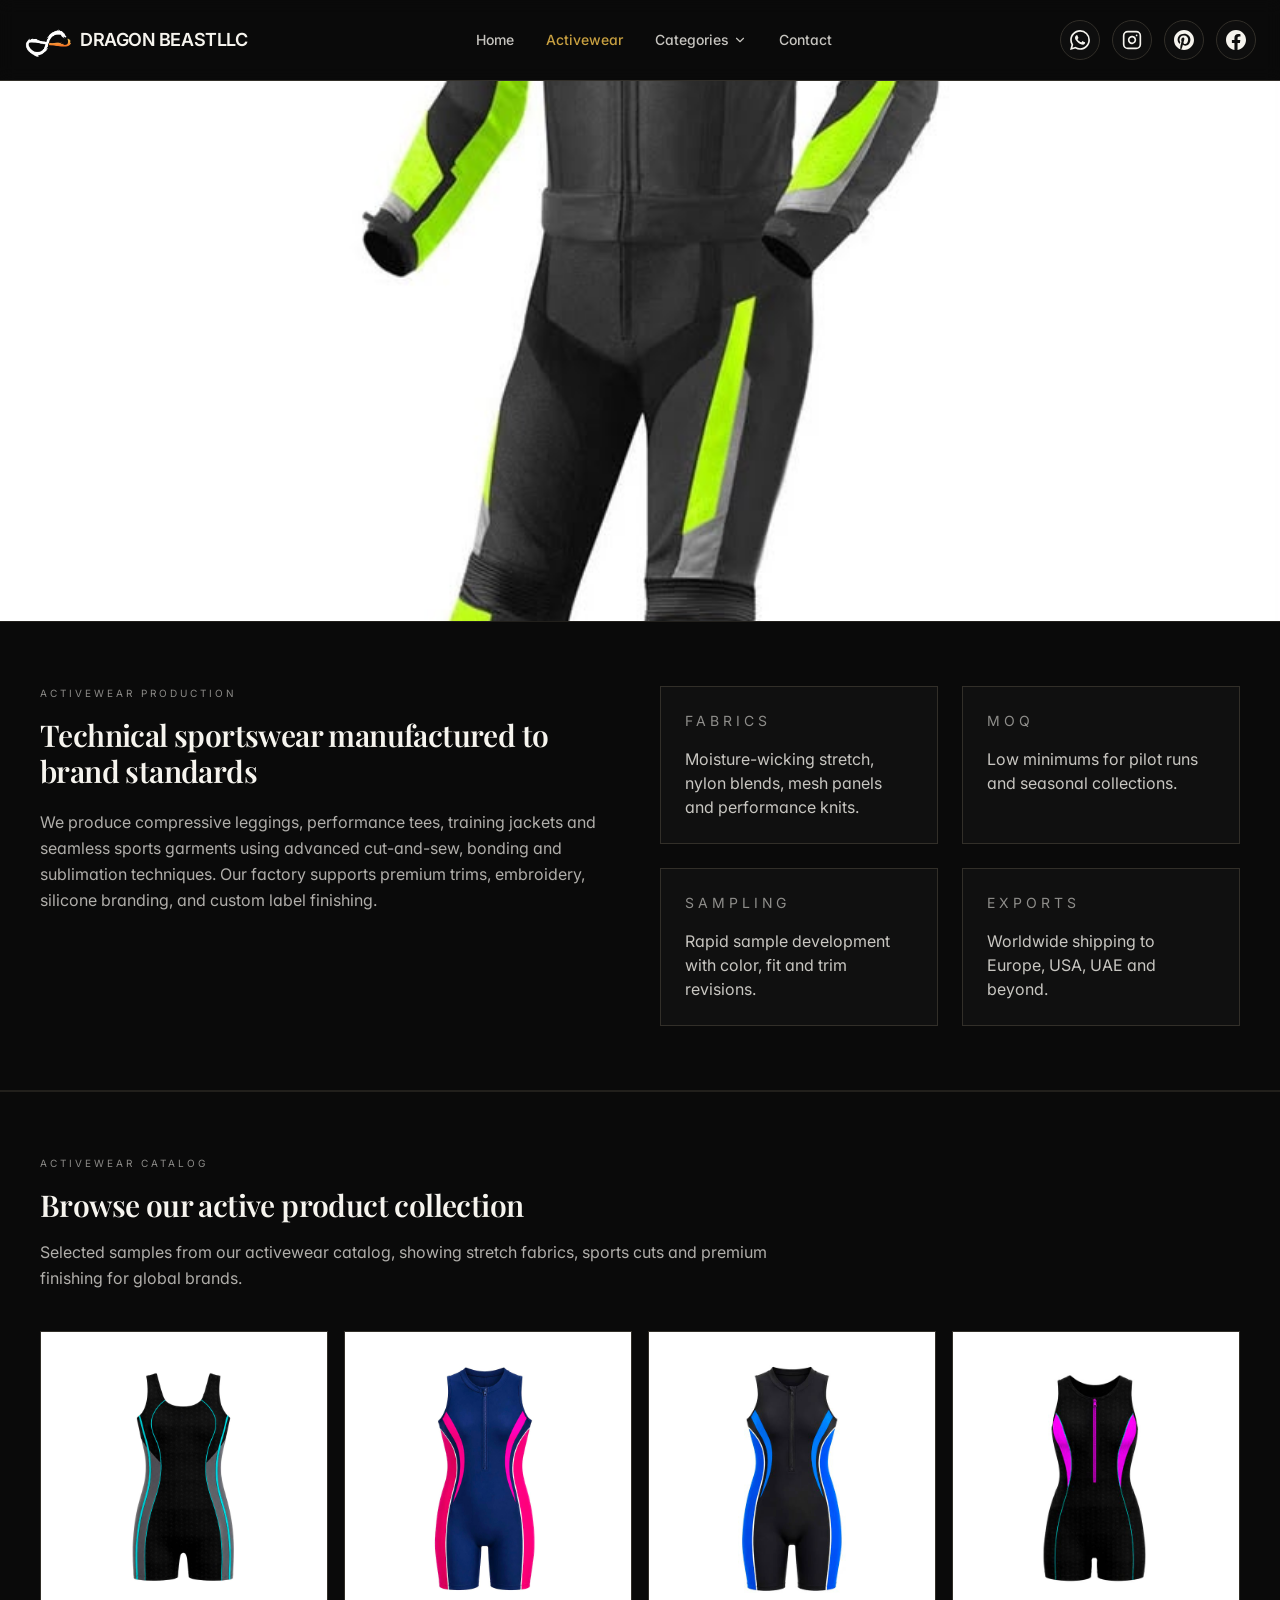
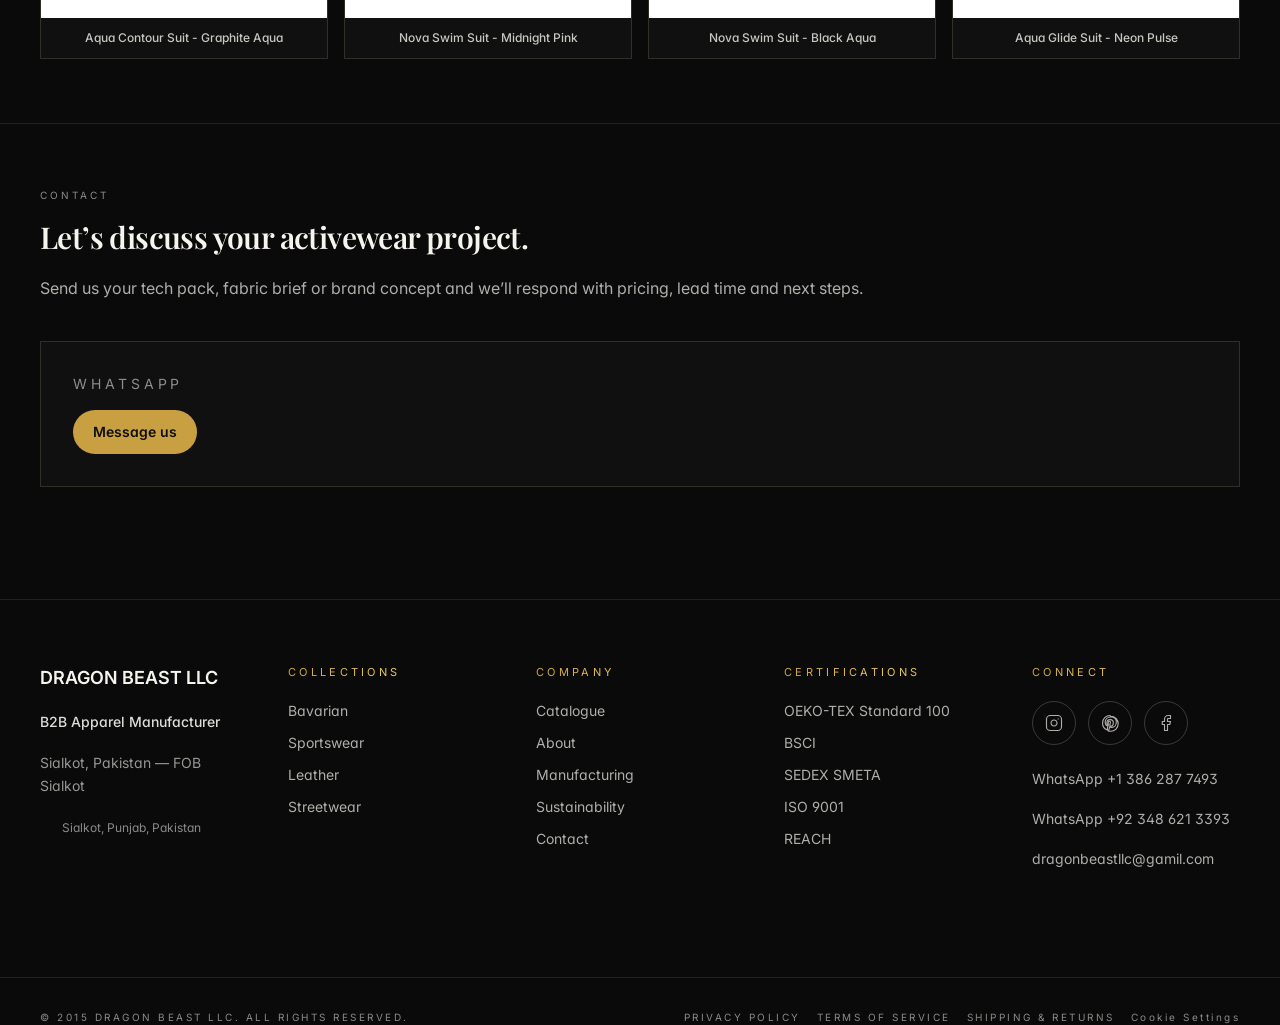
==== commit 36011e7a: "Replace all activewear products with 4 new swimwear products: Aqua Contour Suit, Nova Swim Suit (Mid" ====
--- a/zayn/active.html
+++ b/zayn/active.html
@@ -122,99 +122,27 @@
                 <div class="grid gap-4 sm:grid-cols-2 lg:grid-cols-4">
                     <div class="rounded-3xl border border-border/10 bg-card/80 overflow-hidden cursor-pointer hover:border-primary/60 transition-all" onclick="openModal('product1')">
                         <div style="aspect-ratio:1/1;">
-                            <img src="active.jpeg" alt="Activewear product 1" style="width:100%;height:100%;object-fit:contain;object-position:center center;transition:transform .35s ease;will-change:transform;" loading="lazy" onmouseover="this.style.transform='scale(1.05)'" onmouseout="this.style.transform='scale(1)'">
-                        </div>
-                        <p class="text-center text-xs font-medium text-foreground/80 py-3 px-2">Performance Training Set</p>
+                            <img src="aqua_contour_graphite_aqua_1.jpeg" alt="Aqua Contour Suit - Graphite Aqua" style="width:100%;height:100%;object-fit:contain;object-position:center center;transition:transform .35s ease;will-change:transform;" loading="lazy" onmouseover="this.style.transform='scale(1.05)'" onmouseout="this.style.transform='scale(1)'">
+                        </div>
+                        <p class="text-center text-xs font-medium text-foreground/80 py-3 px-2">Aqua Contour Suit - Graphite Aqua</p>
                     </div>
                     <div class="rounded-3xl border border-border/10 bg-card/80 overflow-hidden cursor-pointer hover:border-primary/60 transition-all" onclick="openModal('product2')">
                         <div style="aspect-ratio:1/1;">
-                            <img src="active%202.jpeg" alt="Activewear product 2" style="width:100%;height:100%;object-fit:contain;object-position:center center;transition:transform .35s ease;will-change:transform;" loading="lazy" onmouseover="this.style.transform='scale(1.05)'" onmouseout="this.style.transform='scale(1)'">
-                        </div>
-                        <p class="text-center text-xs font-medium text-foreground/80 py-3 px-2">Compression Leggings</p>
+                            <img src="nova_swim_midnight_pink_1.jpeg" alt="Nova Swim Suit - Midnight Pink" style="width:100%;height:100%;object-fit:contain;object-position:center center;transition:transform .35s ease;will-change:transform;" loading="lazy" onmouseover="this.style.transform='scale(1.05)'" onmouseout="this.style.transform='scale(1)'">
+                        </div>
+                        <p class="text-center text-xs font-medium text-foreground/80 py-3 px-2">Nova Swim Suit - Midnight Pink</p>
                     </div>
                     <div class="rounded-3xl border border-border/10 bg-card/80 overflow-hidden cursor-pointer hover:border-primary/60 transition-all" onclick="openModal('product3')">
                         <div style="aspect-ratio:1/1;">
-                            <img src="active%203%20.jpeg" alt="Activewear product 3" style="width:100%;height:100%;object-fit:contain;object-position:center center;transition:transform .35s ease;will-change:transform;" loading="lazy" onmouseover="this.style.transform='scale(1.05)'" onmouseout="this.style.transform='scale(1)'">
-                        </div>
-                        <p class="text-center text-xs font-medium text-foreground/80 py-3 px-2">Sports Jacket</p>
+                            <img src="nova_swim_black_aqua_1.jpeg" alt="Nova Swim Suit - Black Aqua" style="width:100%;height:100%;object-fit:contain;object-position:center center;transition:transform .35s ease;will-change:transform;" loading="lazy" onmouseover="this.style.transform='scale(1.05)'" onmouseout="this.style.transform='scale(1)'">
+                        </div>
+                        <p class="text-center text-xs font-medium text-foreground/80 py-3 px-2">Nova Swim Suit - Black Aqua</p>
                     </div>
                     <div class="rounded-3xl border border-border/10 bg-card/80 overflow-hidden cursor-pointer hover:border-primary/60 transition-all" onclick="openModal('product4')">
                         <div style="aspect-ratio:1/1;">
-                            <img src="active%204.jpeg" alt="Activewear product 4" style="width:100%;height:100%;object-fit:contain;object-position:center center;transition:transform .35s ease;will-change:transform;" loading="lazy" onmouseover="this.style.transform='scale(1.05)'" onmouseout="this.style.transform='scale(1)'">
-                        </div>
-                        <p class="text-center text-xs font-medium text-foreground/80 py-3 px-2">Athletic Tee</p>
-                    </div>
-                    <div class="rounded-3xl border border-border/10 bg-card/80 overflow-hidden cursor-pointer hover:border-primary/60 transition-all" onclick="openModal('product5')">
-                        <div style="aspect-ratio:1/1;">
-                            <img src="active%205.jpeg" alt="Activewear product 5" style="width:100%;height:100%;object-fit:contain;object-position:center center;transition:transform .35s ease;will-change:transform;" loading="lazy" onmouseover="this.style.transform='scale(1.05)'" onmouseout="this.style.transform='scale(1)'">
-                        </div>
-                        <p class="text-center text-xs font-medium text-foreground/80 py-3 px-2">Training Shorts</p>
-                    </div>
-                    <div class="rounded-3xl border border-border/10 bg-card/80 overflow-hidden cursor-pointer hover:border-primary/60 transition-all" onclick="openModal('product6')">
-                        <div style="aspect-ratio:1/1;">
-                            <img src="active%206.jpeg" alt="Activewear product 6" style="width:100%;height:100%;object-fit:contain;object-position:center center;transition:transform .35s ease;will-change:transform;" loading="lazy" onmouseover="this.style.transform='scale(1.05)'" onmouseout="this.style.transform='scale(1)'">
-                        </div>
-                        <p class="text-center text-xs font-medium text-foreground/80 py-3 px-2">Performance Hoodie</p>
-                    </div>
-                    <div class="rounded-3xl border border-border/10 bg-card/80 overflow-hidden cursor-pointer hover:border-primary/60 transition-all" onclick="openModal('product7')">
-                        <div style="aspect-ratio:1/1;">
-                            <img src="active%207%20.jpeg" alt="Activewear product 7" style="width:100%;height:100%;object-fit:contain;object-position:center center;transition:transform .35s ease;will-change:transform;" loading="lazy" onmouseover="this.style.transform='scale(1.05)'" onmouseout="this.style.transform='scale(1)'">
-                        </div>
-                        <p class="text-center text-xs font-medium text-foreground/80 py-3 px-2">Running Vest</p>
-                    </div>
-                    <div class="rounded-3xl border border-border/10 bg-card/80 overflow-hidden cursor-pointer hover:border-primary/60 transition-all" onclick="openModal('product8')">
-                        <div style="aspect-ratio:1/1;">
-                            <img src="PIC%201.jpeg" alt="Activewear product 8" style="width:100%;height:100%;object-fit:contain;object-position:center center;transition:transform .35s ease;will-change:transform;" loading="lazy" onmouseover="this.style.transform='scale(1.05)'" onmouseout="this.style.transform='scale(1)'">
-                        </div>
-                        <p class="text-center text-xs font-medium text-foreground/80 py-3 px-2">Gym Set</p>
-                    </div>
-                    <div class="rounded-3xl border border-border/10 bg-card/80 overflow-hidden cursor-pointer hover:border-primary/60 transition-all" onclick="openModal('product9')">
-                        <div style="aspect-ratio:1/1;">
-                            <img src="PIC%202.jpeg" alt="Activewear product 9" style="width:100%;height:100%;object-fit:contain;object-position:center center;transition:transform .35s ease;will-change:transform;" loading="lazy" onmouseover="this.style.transform='scale(1.05)'" onmouseout="this.style.transform='scale(1)'">
-                        </div>
-                        <p class="text-center text-xs font-medium text-foreground/80 py-3 px-2">Track Suit</p>
-                    </div>
-                    <div class="rounded-3xl border border-border/10 bg-card/80 overflow-hidden cursor-pointer hover:border-primary/60 transition-all" onclick="openModal('product10')">
-                        <div style="aspect-ratio:1/1;">
-                            <img src="PIC%203.jpeg" alt="Activewear product 10" style="width:100%;height:100%;object-fit:contain;object-position:center center;transition:transform .35s ease;will-change:transform;" loading="lazy" onmouseover="this.style.transform='scale(1.05)'" onmouseout="this.style.transform='scale(1)'">
-                        </div>
-                        <p class="text-center text-xs font-medium text-foreground/80 py-3 px-2">Sports Bra</p>
-                    </div>
-                    <div class="rounded-3xl border border-border/10 bg-card/80 overflow-hidden cursor-pointer hover:border-primary/60 transition-all" onclick="openModal('product11')">
-                        <div style="aspect-ratio:1/1;">
-                            <img src="PIC%204.jpeg" alt="Activewear product 11" style="width:100%;height:100%;object-fit:contain;object-position:center center;transition:transform .35s ease;will-change:transform;" loading="lazy" onmouseover="this.style.transform='scale(1.05)'" onmouseout="this.style.transform='scale(1)'">
-                        </div>
-                        <p class="text-center text-xs font-medium text-foreground/80 py-3 px-2">Training Top</p>
-                    </div>
-                    <div class="rounded-3xl border border-border/10 bg-card/80 overflow-hidden cursor-pointer hover:border-primary/60 transition-all" onclick="openModal('product12')">
-                        <div style="aspect-ratio:1/1;">
-                            <img src="Z%201.jpeg" alt="Activewear product 12" style="width:100%;height:100%;object-fit:contain;object-position:center center;transition:transform .35s ease;will-change:transform;" loading="lazy" onmouseover="this.style.transform='scale(1.05)'" onmouseout="this.style.transform='scale(1)'">
-                        </div>
-                        <p class="text-center text-xs font-medium text-foreground/80 py-3 px-2">Athletic Wear</p>
-                    </div>
-                    <div class="rounded-3xl border border-border/10 bg-card/80 overflow-hidden cursor-pointer hover:border-primary/60 transition-all" onclick="openModal('product13')">
-                        <div style="aspect-ratio:1/1;">
-                            <img src="Z%202.jpeg" alt="Activewear product 13" style="width:100%;height:100%;object-fit:contain;object-position:center center;transition:transform .35s ease;will-change:transform;" loading="lazy" onmouseover="this.style.transform='scale(1.05)'" onmouseout="this.style.transform='scale(1)'">
-                        </div>
-                        <p class="text-center text-xs font-medium text-foreground/80 py-3 px-2">Performance Set</p>
-                    </div>
-                    <div class="rounded-3xl border border-border/10 bg-card/80 overflow-hidden cursor-pointer hover:border-primary/60 transition-all" onclick="openModal('product14')">
-                        <div style="aspect-ratio:1/1;">
-                            <img src="Z%203.jpeg" alt="Activewear product 14" style="width:100%;height:100%;object-fit:contain;object-position:center center;transition:transform .35s ease;will-change:transform;" loading="lazy" onmouseover="this.style.transform='scale(1.05)'" onmouseout="this.style.transform='scale(1)'">
-                        </div>
-                        <p class="text-center text-xs font-medium text-foreground/80 py-3 px-2">Sports Gear</p>
-                    </div>
-                    <div class="rounded-3xl border border-border/10 bg-card/80 overflow-hidden cursor-pointer hover:border-primary/60 transition-all" onclick="openModal('product15')">
-                        <div style="aspect-ratio:1/1;">
-                            <img src="Z%204.jpeg" alt="Activewear product 15" style="width:100%;height:100%;object-fit:contain;object-position:center center;transition:transform .35s ease;will-change:transform;" loading="lazy" onmouseover="this.style.transform='scale(1.05)'" onmouseout="this.style.transform='scale(1)'">
-                        </div>
-                        <p class="text-center text-xs font-medium text-foreground/80 py-3 px-2">Active Collection</p>
-                    </div>
-                    <div class="rounded-3xl border border-border/10 bg-card/80 overflow-hidden cursor-pointer hover:border-primary/60 transition-all" onclick="openModal('product16')">
-                        <div style="aspect-ratio:1/1;">
-                            <img src="HERO%20SECTION.jpeg" alt="Activewear product 16" style="width:100%;height:100%;object-fit:contain;object-position:center center;transition:transform .35s ease;will-change:transform;" loading="lazy" onmouseover="this.style.transform='scale(1.05)'" onmouseout="this.style.transform='scale(1)'">
-                        </div>
-                        <p class="text-center text-xs font-medium text-foreground/80 py-3 px-2">Premium Activewear</p>
+                            <img src="aqua_glide_neon_pulse_1.jpeg" alt="Aqua Glide Suit - Neon Pulse" style="width:100%;height:100%;object-fit:contain;object-position:center center;transition:transform .35s ease;will-change:transform;" loading="lazy" onmouseover="this.style.transform='scale(1.05)'" onmouseout="this.style.transform='scale(1)'">
+                        </div>
+                        <p class="text-center text-xs font-medium text-foreground/80 py-3 px-2">Aqua Glide Suit - Neon Pulse</p>
                     </div>
                 </div>
             </div>
@@ -367,116 +295,32 @@
     <script>
         const products = {
             product1: {
-                title: "Performance Training Set",
-                description: "Complete training set including top and bottom. Designed for high-performance athletes with moisture-wicking technology and four-way stretch fabric.",
-                features: ["• Moisture-wicking technology", "• Four-way stretch", "• Quick-dry fabric", "• Reinforced stitching"],
-                materials: "88% Polyester, 12% Spandex",
-                images: ["active.jpeg", "active%202.jpeg", "active%203%20.jpeg", "active%204.jpeg"]
+                title: "Aqua Contour Suit - Graphite Aqua",
+                description: "Premium contour swimwear designed for performance and style. Features sleek graphite aqua color with advanced fabric technology.",
+                features: ["• Contour fit design", "• Quick-dry fabric", "• Chlorine resistant", "• UV protection"],
+                materials: "82% Polyester, 18% Spandex",
+                images: ["aqua_contour_graphite_aqua_1.jpeg", "aqua_contour_graphite_aqua_2.jpeg", "aqua_contour_graphite_aqua_3.jpeg"]
             },
             product2: {
-                title: "Compression Leggings",
-                description: "High-compression leggings designed for muscle support and recovery. Features flat-lock seams and breathable mesh panels.",
-                features: ["• High compression fit", "• Flat-lock seams", "• Breathable mesh panels", "• Anti-odor treatment"],
-                materials: "82% Polyester, 18% Spandex",
-                images: ["active%202.jpeg", "active%203%20.jpeg", "active%204.jpeg", "active%205.jpeg"]
+                title: "Nova Swim Suit - Midnight Pink",
+                description: "Elegant midnight pink swimwear with modern design. Perfect for competitive swimming and recreational use.",
+                features: ["• Midnight pink color", "• Four-way stretch", "• Anti-chafe seams", "• Enhanced durability"],
+                materials: "80% Nylon, 20% Spandex",
+                images: ["nova_swim_midnight_pink_1.jpeg", "nova_swim_midnight_pink_2.jpeg", "nova_swim_midnight_pink_3.jpeg"]
             },
             product3: {
-                title: "Sports Jacket",
-                description: "Lightweight sports jacket with water-resistant coating and adjustable cuffs. Perfect for outdoor training and warm-ups.",
-                features: ["• Water-resistant coating", "• Adjustable cuffs", "• Zippered pockets", "• Lightweight design"],
-                materials: "100% Polyester with DWR coating",
-                images: ["active%203%20.jpeg", "active%204.jpeg", "active%205.jpeg", "active%206.jpeg"]
+                title: "Nova Swim Suit - Black Aqua",
+                description: "Sophisticated black aqua swimwear with premium construction. Designed for both performance and comfort.",
+                features: ["• Black aqua styling", "• Compression fit", "• Moisture-wicking", "• Long-lasting color"],
+                materials: "85% Polyester, 15% Spandex",
+                images: ["nova_swim_black_aqua_1.jpeg", "nova_swim_black_aqua_2.jpeg", "nova_swim_black_aqua_3.jpeg"]
             },
             product4: {
-                title: "Athletic Tee",
-                description: "Performance t-shirt with raglan sleeves and moisture management. Ideal for team sports and casual athletic wear.",
-                features: ["• Moisture management", "• Raglan sleeves", "• Tag-free label", "• Color-fast printing"],
-                materials: "100% Moisture-wicking Polyester",
-                images: ["active%204.jpeg", "active%205.jpeg", "active%206.jpeg", "active%207%20.jpeg"]
-            },
-            product5: {
-                title: "Training Shorts",
-                description: "Athletic shorts with built-in liner and side pockets. Features elastic waistband with drawstring for adjustable fit.",
-                features: ["• Built-in liner", "• Side pockets", "• Elastic waistband", "• Drawstring closure"],
-                materials: "90% Polyester, 10% Spandex",
-                images: ["active%205.jpeg", "active%206.jpeg", "active%207%20.jpeg", "PIC%201.jpeg"]
-            },
-            product6: {
-                title: "Performance Hoodie",
-                description: "Full-zip hoodie with fleece lining and thumbholes. Perfect for pre-workout warm-ups and post-workout recovery.",
-                features: ["• Fleece lining", "• Thumbholes", "• Full-zip design", "• Kangaroo pocket"],
-                materials: "80% Cotton, 20% Polyester",
-                images: ["active%206.jpeg", "active%207%20.jpeg", "PIC%201.jpeg", "PIC%202.jpeg"]
-            },
-            product7: {
-                title: "Running Vest",
-                description: "Lightweight running vest with reflective details and multiple storage pockets. Designed for long-distance running.",
-                features: ["• Reflective details", "• Multiple storage pockets", "• Lightweight construction", "• Breathable mesh back"],
-                materials: "100% Polyester mesh",
-                images: ["active%207%20.jpeg", "PIC%201.jpeg", "PIC%202.jpeg", "PIC%203.jpeg"]
-            },
-            product8: {
-                title: "Gym Set",
-                description: "Complete gym set including tank top and shorts. Made with quick-dry fabric and anti-microbial treatment.",
-                features: ["• Quick-dry fabric", "• Anti-microbial treatment", "• Stretch fit", "• Color options available"],
-                materials: "85% Polyester, 15% Spandex",
-                images: ["PIC%201.jpeg", "PIC%202.jpeg", "PIC%203.jpeg", "PIC%204.jpeg"]
-            },
-            product9: {
-                title: "Track Suit",
-                description: "Classic track suit with jacket and matching pants. Features ribbed cuffs and hem for athletic fit.",
-                features: ["• Full-zip jacket", "• Elastic waist pants", "• Ribbed cuffs and hem", "• Side pockets"],
-                materials: "100% Polyester tricot",
-                images: ["PIC%202.jpeg", "PIC%203.jpeg", "PIC%204.jpeg", "Z%201.jpeg"]
-            },
-            product10: {
-                title: "Sports Bra",
-                description: "High-support sports bra with removable pads and wide straps. Designed for high-impact activities.",
-                features: ["• High-impact support", "• Removable pads", "• Wide straps", "• Moisture-wicking"],
-                materials: "78% Nylon, 22% Spandex",
-                images: ["PIC%203.jpeg", "PIC%204.jpeg", "Z%201.jpeg", "Z%202.jpeg"]
-            },
-            product11: {
-                title: "Training Top",
-                description: "Long-sleeve training top with thumbholes and quarter-zip neck. Ideal for cool weather training.",
-                features: ["• Thumbholes", "• Quarter-zip neck", "• Thermal fabric", "• Flat-lock seams"],
-                materials: "92% Polyester, 8% Elastane",
-                images: ["PIC%204.jpeg", "Z%201.jpeg", "Z%202.jpeg", "Z%203.jpeg"]
-            },
-            product12: {
-                title: "Athletic Wear",
-                description: "Versatile athletic wear set suitable for various activities. Features modern fit and performance fabric.",
-                features: ["• Modern fit", "• Performance fabric", "• Quick-dry technology", "• Multiple color options"],
-                materials: "88% Polyester, 12% Spandex",
-                images: ["Z%201.jpeg", "Z%202.jpeg", "Z%203.jpeg", "Z%204.jpeg"]
-            },
-            product13: {
-                title: "Performance Set",
-                description: "Complete performance set with matching top and bottom. Designed for competitive athletes and teams.",
-                features: ["• Team customization", "• Performance fabric", "• Sublimation printing", "• Bulk ordering available"],
-                materials: "100% Polyester with sublimation",
-                images: ["Z%202.jpeg", "Z%203.jpeg", "Z%204.jpeg", "HERO%20SECTION.jpeg"]
-            },
-            product14: {
-                title: "Sports Gear",
-                description: "Comprehensive sports gear collection including various athletic essentials. Perfect for sports teams and clubs.",
-                features: ["• Multiple items included", "• Team branding options", "• Durable construction", "• Competitive pricing"],
-                materials: "Varies by item",
-                images: ["Z%203.jpeg", "Z%204.jpeg", "HERO%20SECTION.jpeg", "active.jpeg"]
-            },
-            product15: {
-                title: "Active Collection",
-                description: "Premium active collection featuring our best-selling items. Curated for quality and performance.",
-                features: ["• Best-selling items", "• Premium quality", "• Tested by athletes", "• Satisfaction guaranteed"],
-                materials: "Premium synthetic blends",
-                images: ["Z%204.jpeg", "HERO%20SECTION.jpeg", "active.jpeg", "active%202.jpeg"]
-            },
-            product16: {
-                title: "Premium Activewear",
-                description: "Our flagship premium activewear line. Features the highest quality materials and craftsmanship.",
-                features: ["• Premium materials", "• Expert craftsmanship", "• Limited edition", "• Exclusive designs"],
-                materials: "Premium performance fabrics",
-                images: ["HERO%20SECTION.jpeg", "active.jpeg", "active%202.jpeg", "active%203%20.jpeg"]
+                title: "Aqua Glide Suit - Neon Pulse",
+                description: "Vibrant neon pulse swimwear with glide technology. Features eye-catching design for competitive swimmers.",
+                features: ["• Neon pulse design", "• Hydrodynamic glide", "• Reduced drag", "• Quick-dry technology"],
+                materials: "78% Polyester, 22% Spandex",
+                images: ["aqua_glide_neon_pulse_1.jpeg", "aqua_glide_neon_pulse_2.jpeg", "aqua_glide_neon_pulse_3.jpeg"]
             }
         };
         
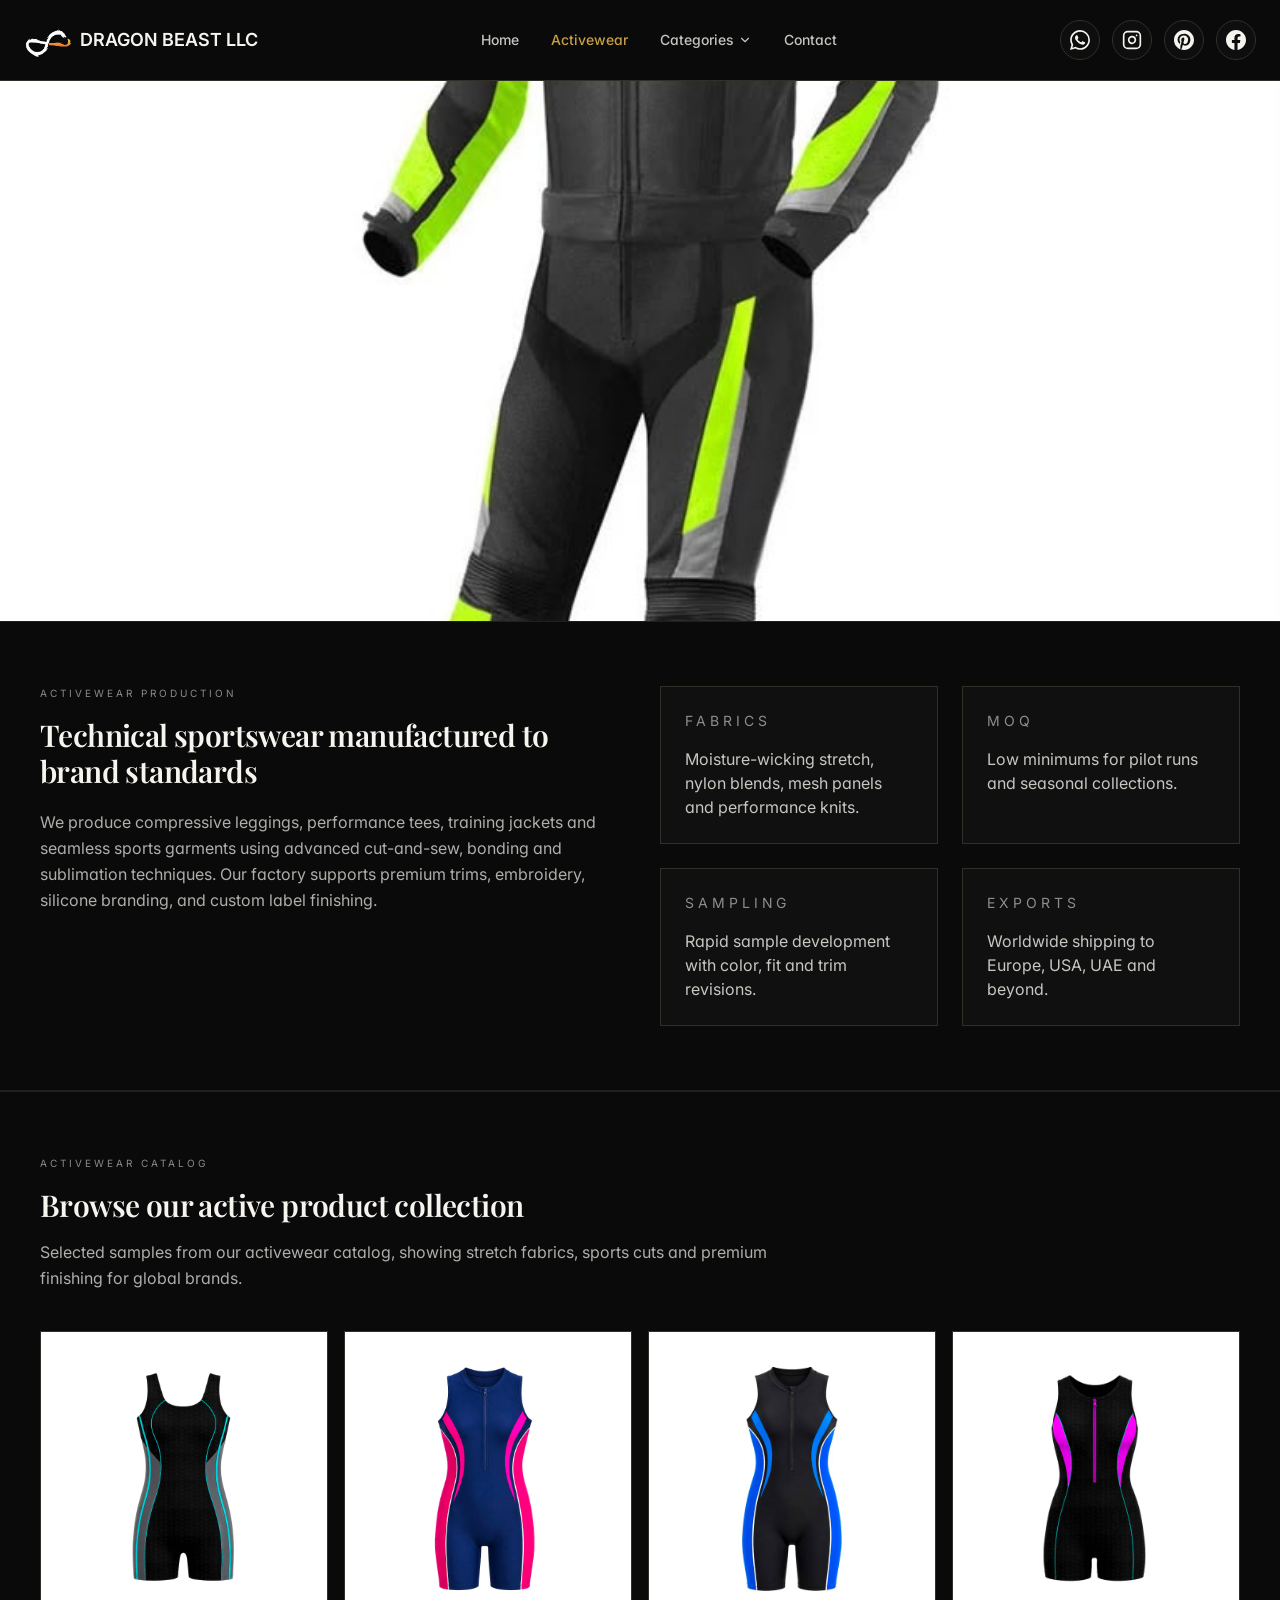
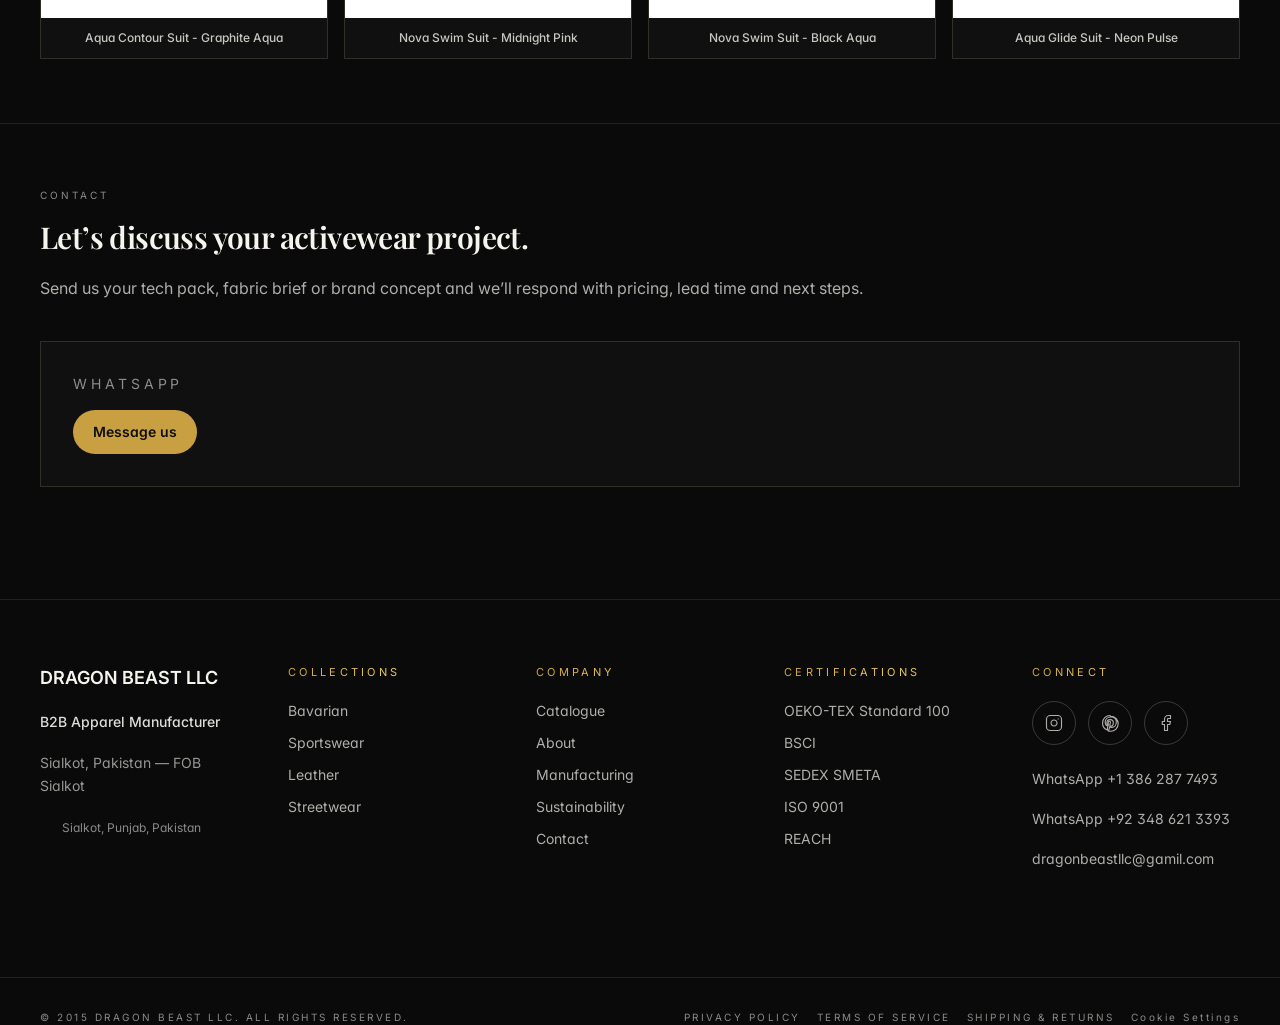
==== commit 46dbbbf3: "Revert company name to single line on both desktop and mobile" ====
--- a/zayn/active.html
+++ b/zayn/active.html
@@ -15,10 +15,7 @@
         <div class="mx-auto flex max-w-7xl items-center justify-between gap-4 px-6 py-4">
             <a href="index.html" class="inline-flex items-center gap-2 text-sm font-semibold text-foreground">
                 <img src="logo.png" alt="DRAGON BEAST LLC logo" class="h-12 sm:h-16 w-auto object-contain">
-                <div class="flex flex-col sm:flex-row">
-                    <span class="text-sm sm:text-lg tracking-tight">DRAGON BEAST</span>
-                    <span class="text-sm sm:text-lg tracking-tight sm:ml-1">LLC</span>
-                </div>
+                <span class="text-sm sm:text-lg">DRAGON BEAST LLC</span>
             </a>
             <nav class="hidden md:flex items-center gap-8 text-sm font-medium text-foreground/80">
                 <a href="index.html" class="hover:text-primary transition">Home</a>
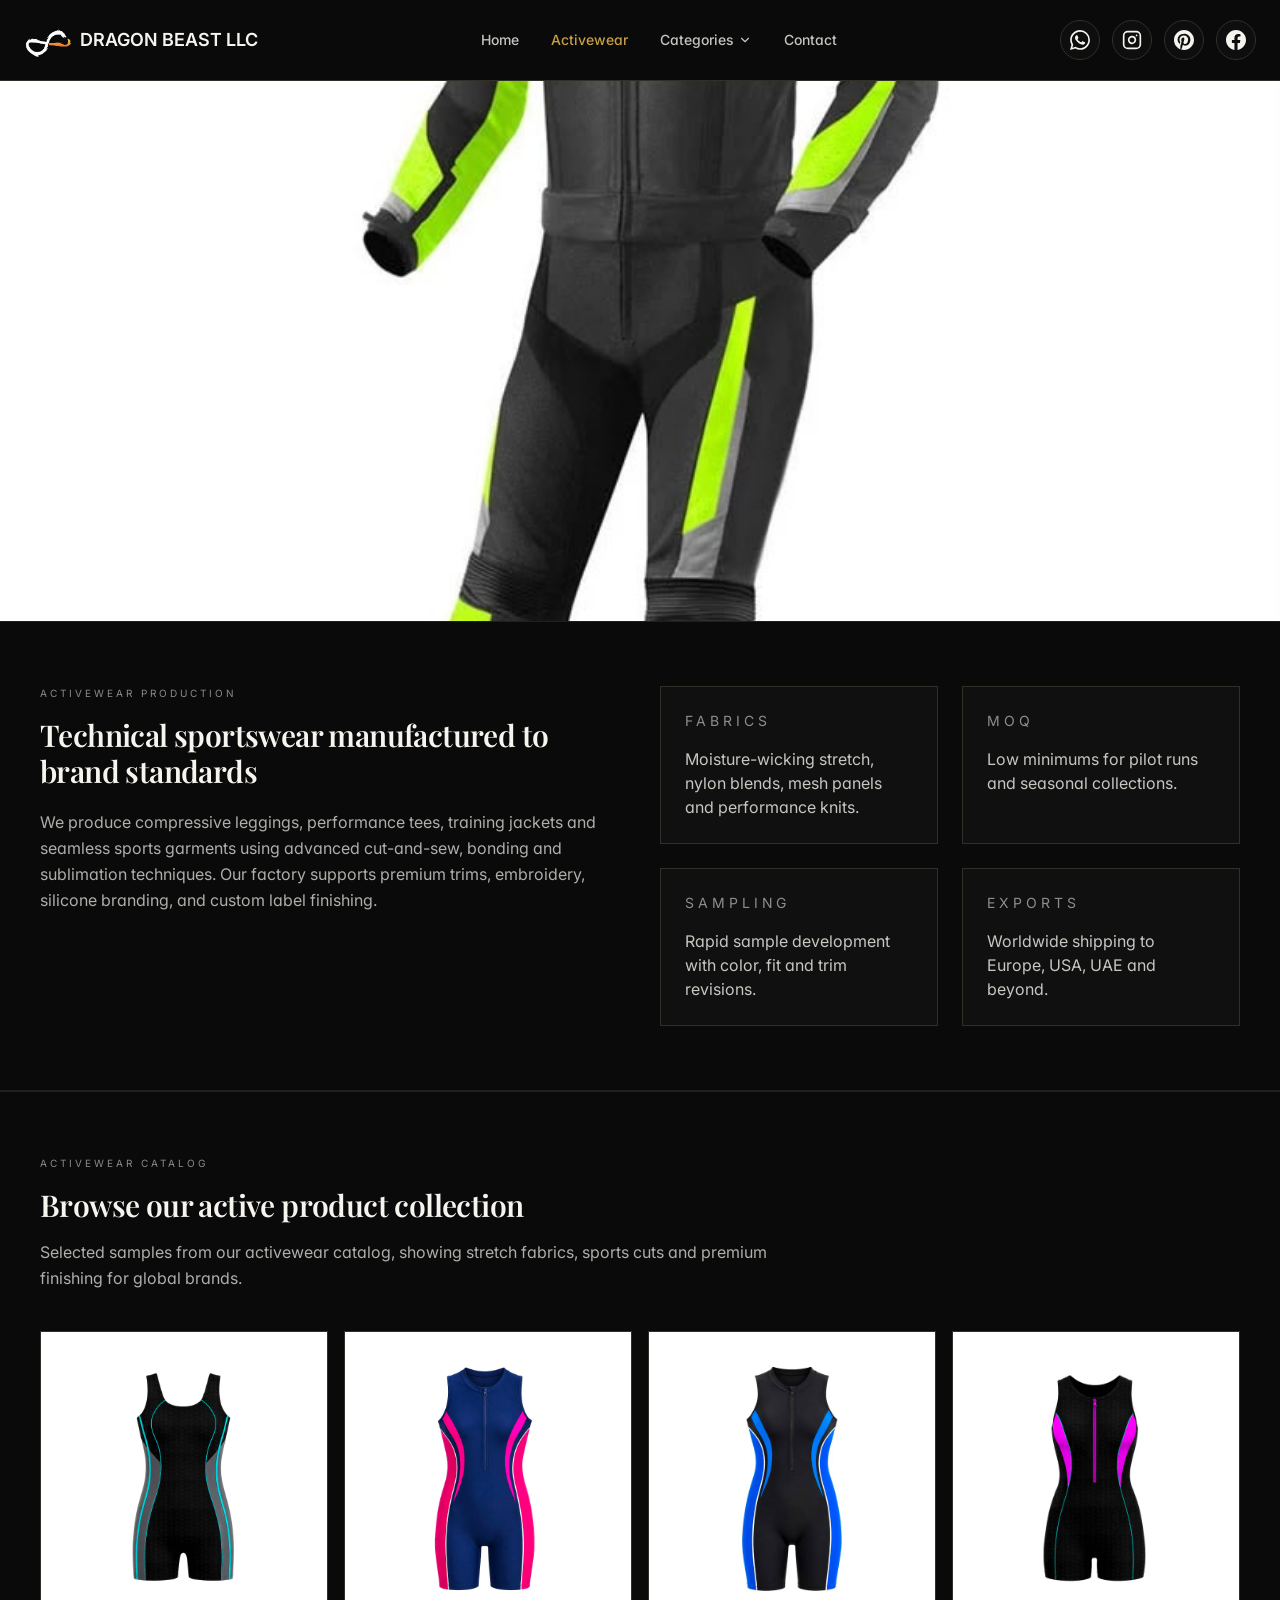
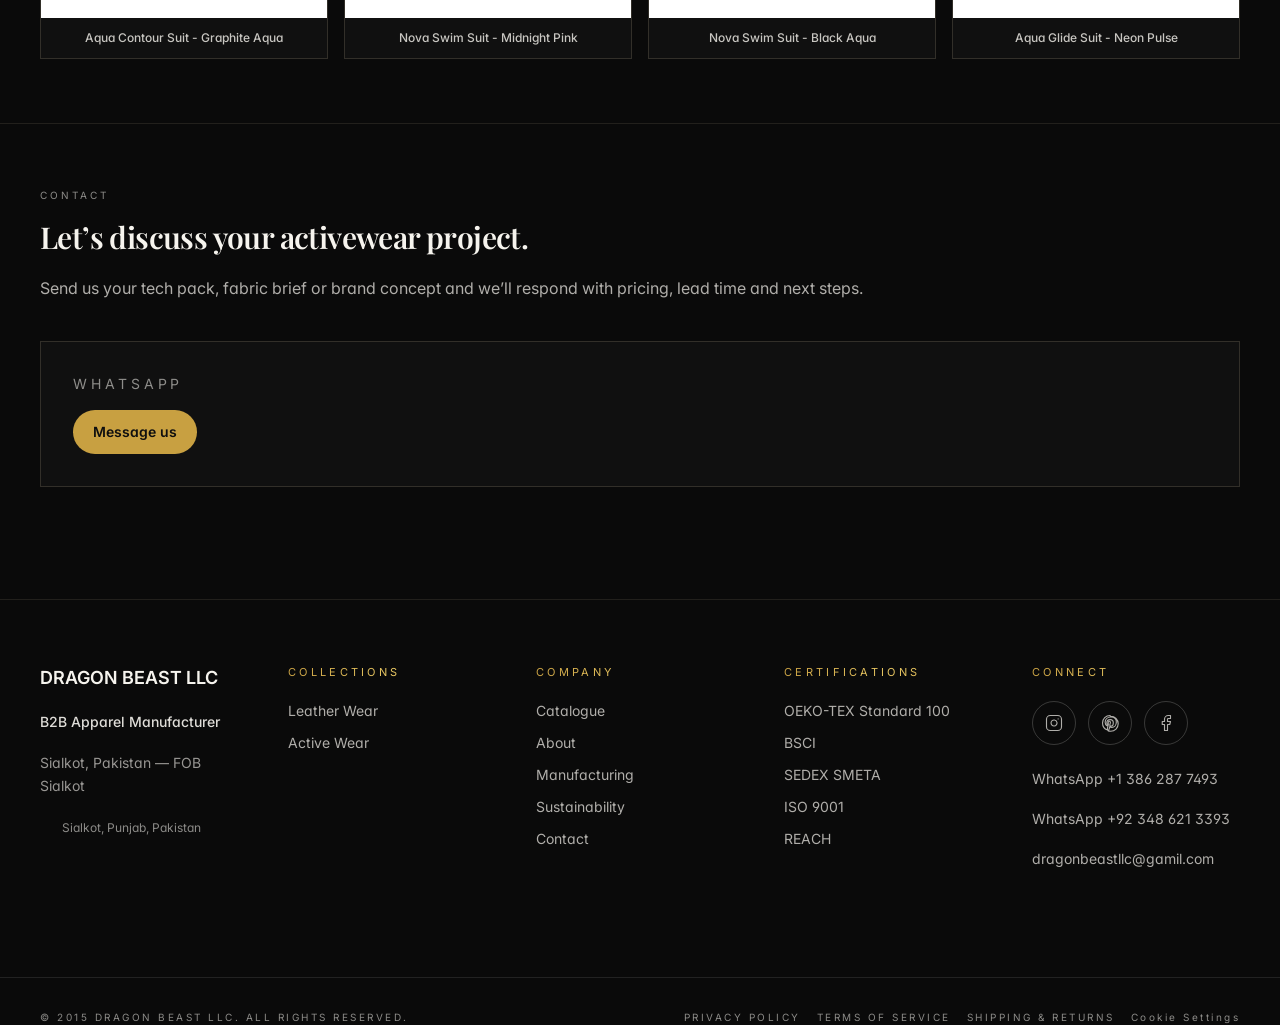
==== commit b44dd1f5: "Update footer Collections to only have Leather Wear and Active Wear links pointing to their respecti" ====
--- a/zayn/active.html
+++ b/zayn/active.html
@@ -173,10 +173,8 @@
             <div>
                 <p class="text-[11px] uppercase tracking-[0.3em] text-gold mb-5">Collections</p>
                 <ul class="space-y-3 text-sm text-foreground/70">
-                    <li><a class="hover:text-gold transition-colors" href="index.html">Bavarian</a></li>
-                    <li><a class="hover:text-gold transition-colors" href="active.html">Sportswear</a></li>
-                    <li><a class="hover:text-gold transition-colors" href="leather.html">Leather</a></li>
-                    <li><a class="hover:text-gold transition-colors" href="active.html">Streetwear</a></li>
+                    <li><a class="hover:text-gold transition-colors" href="leather.html">Leather Wear</a></li>
+                    <li><a class="hover:text-gold transition-colors" href="active.html">Active Wear</a></li>
                 </ul>
             </div>
             <div>
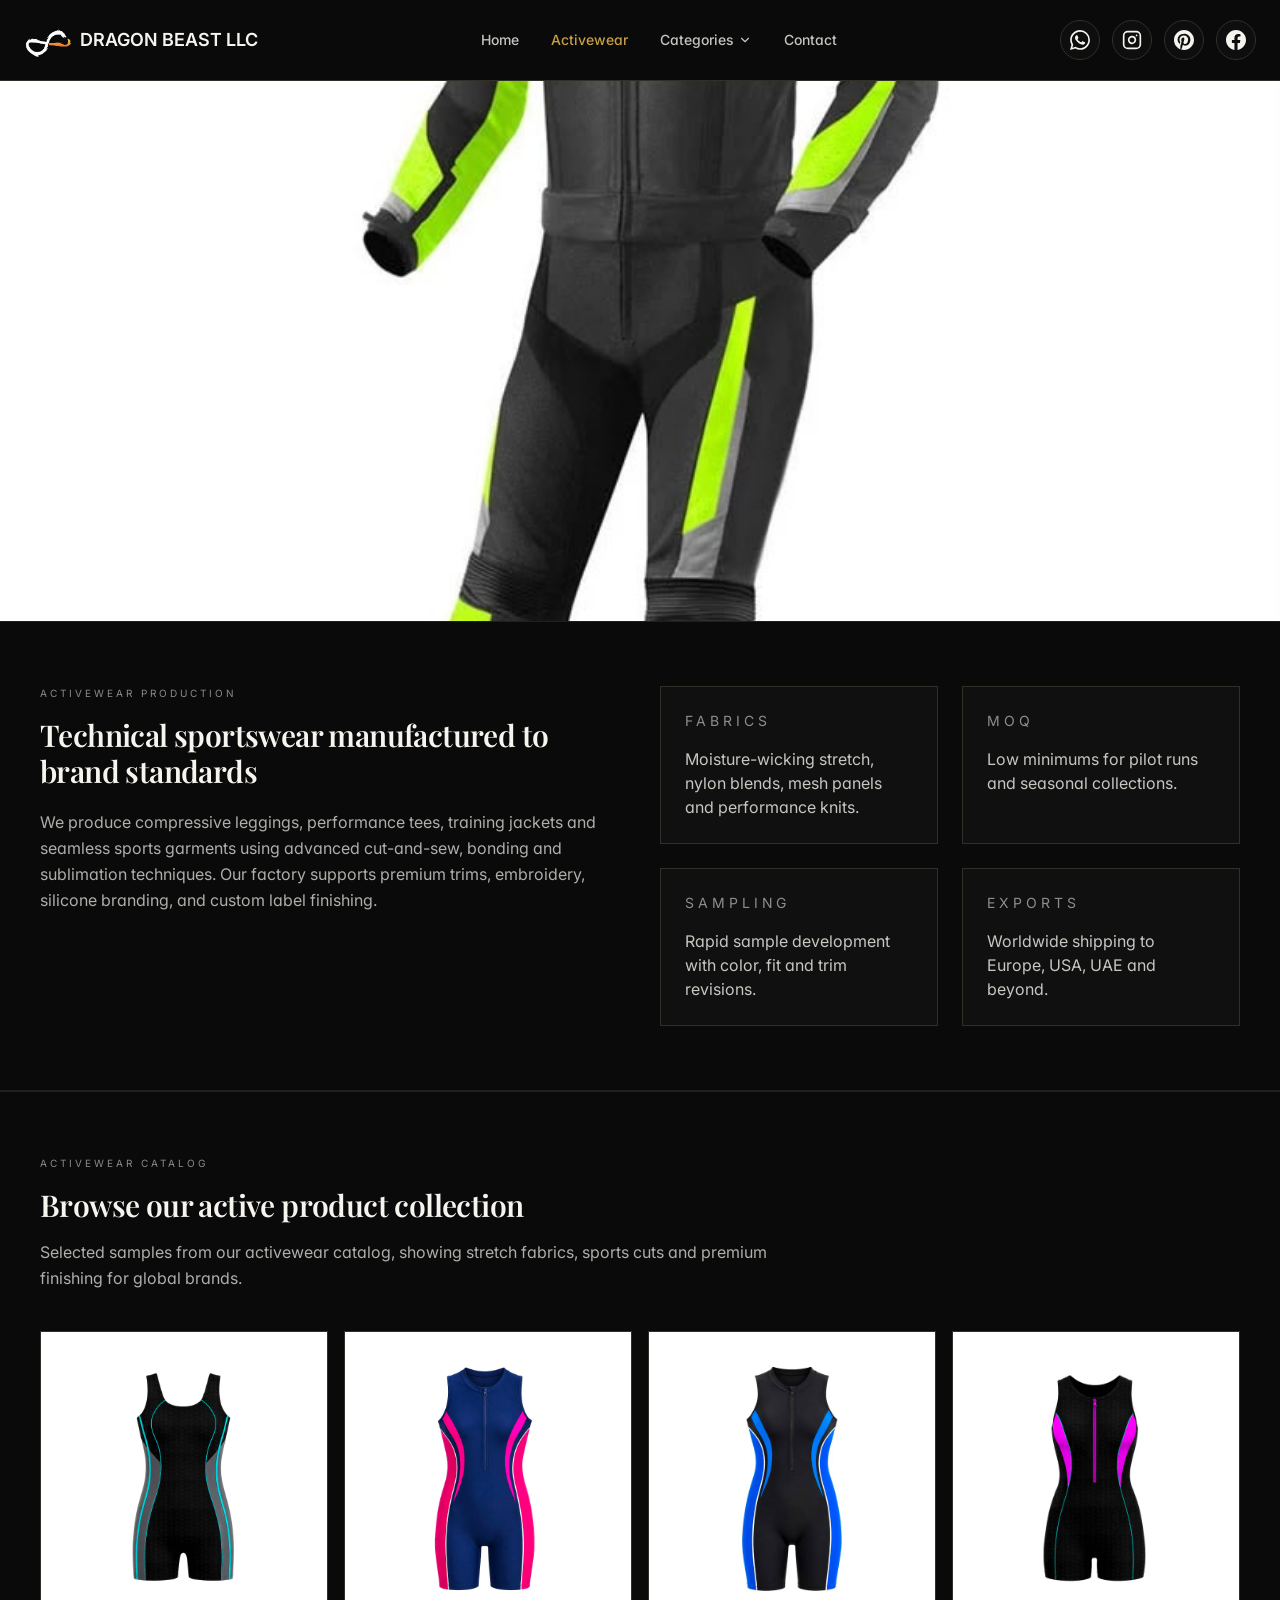
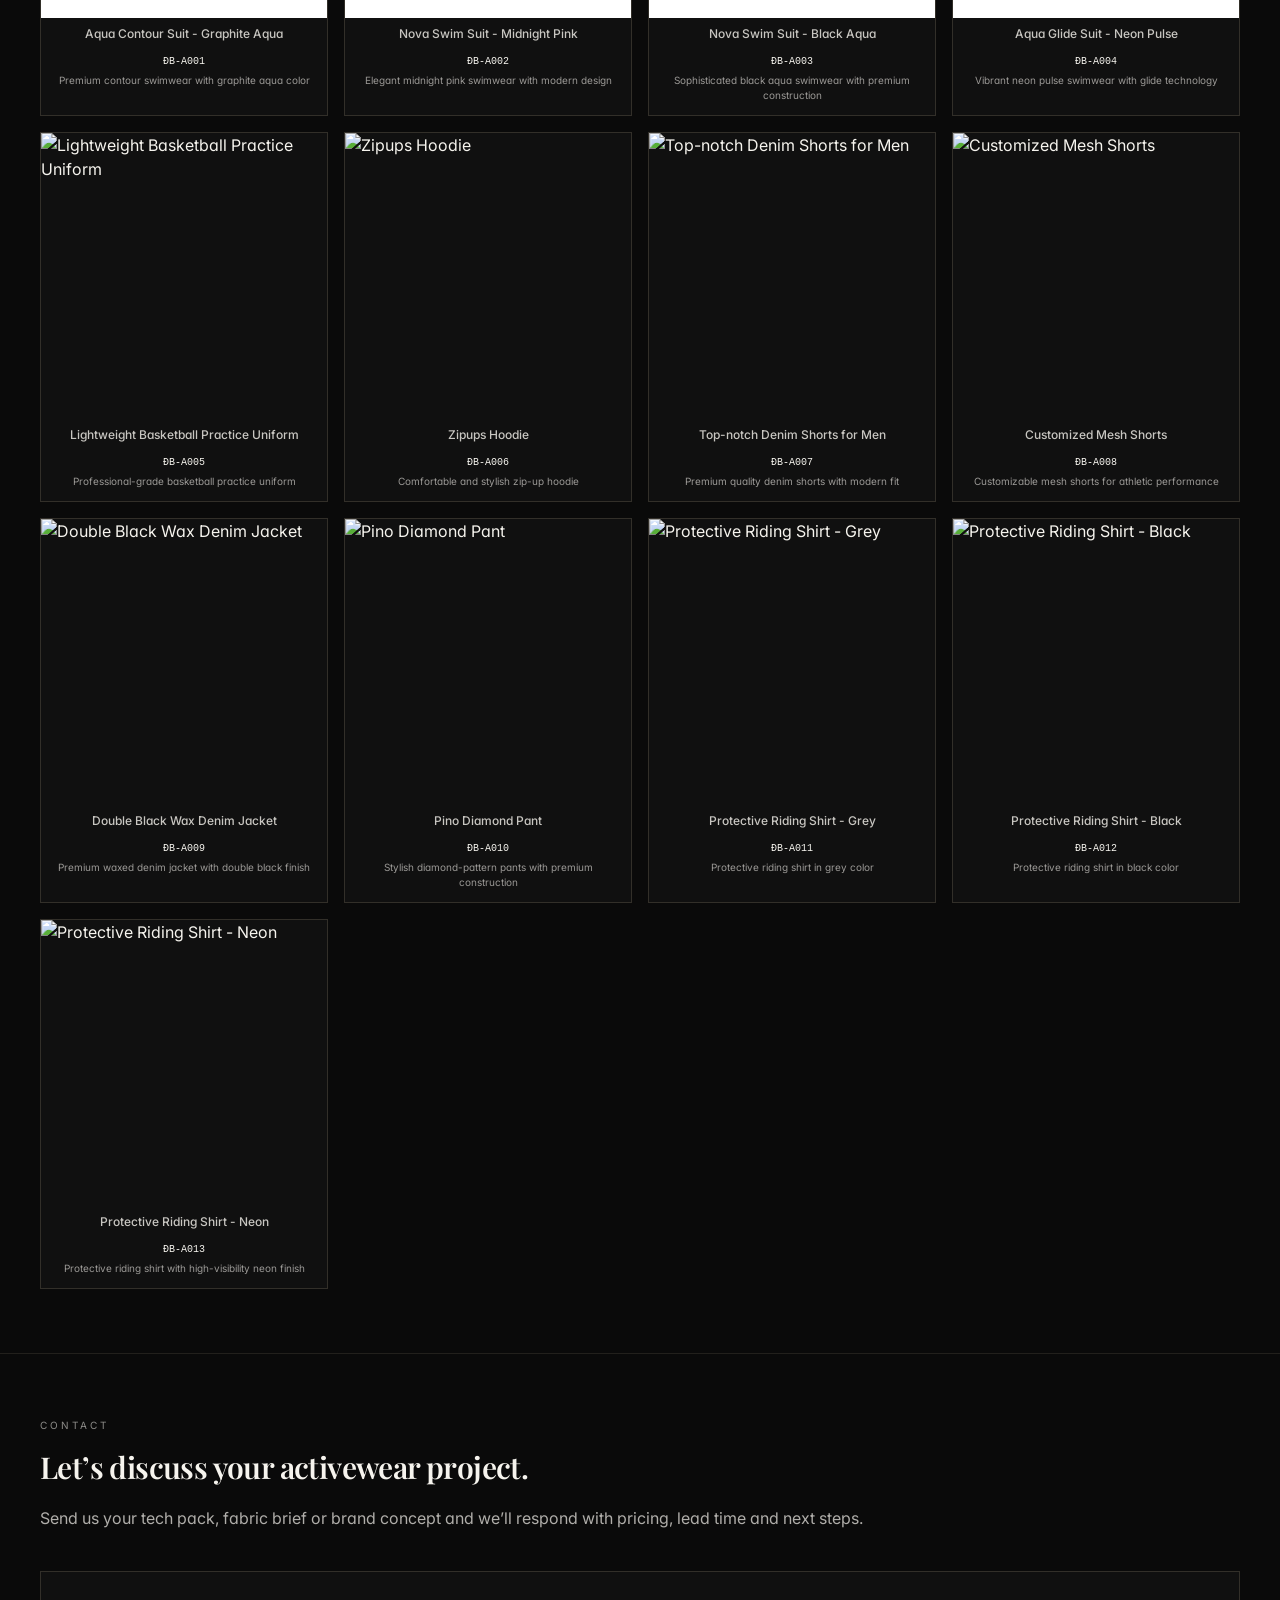
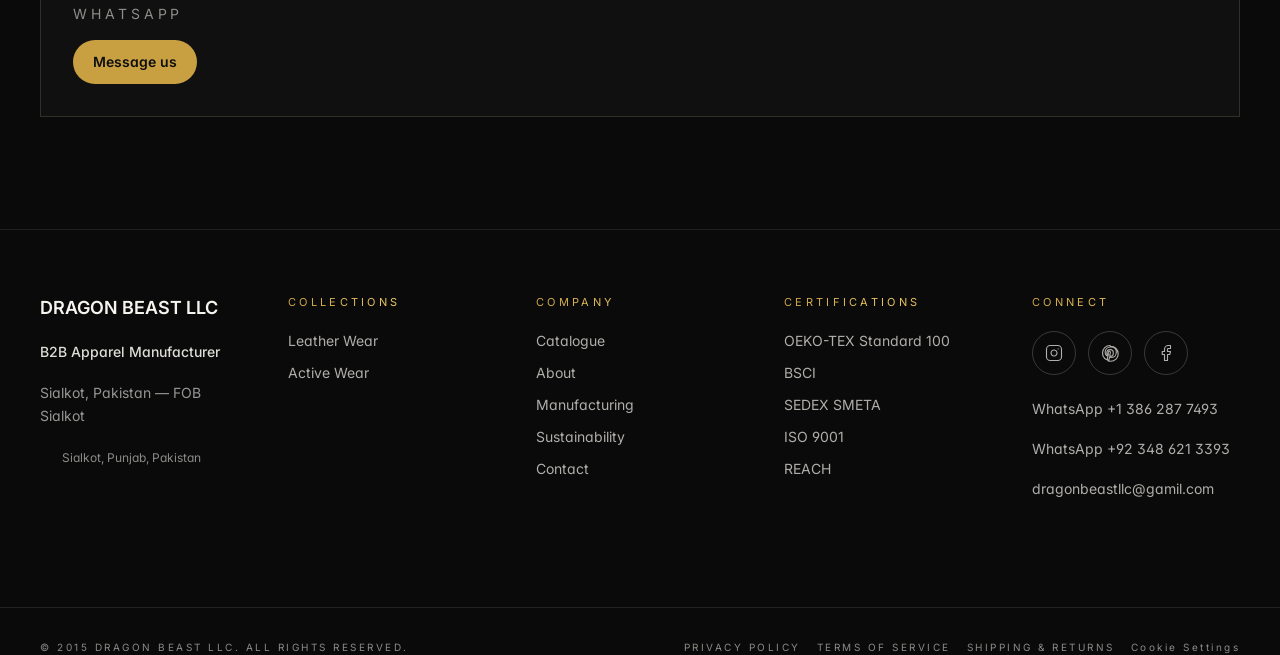
==== commit eb1cb0ed: "Add activewear products with modal functionality" ====
--- a/zayn/active.html
+++ b/zayn/active.html
@@ -1,386 +1,1096 @@
 <!DOCTYPE html>
+
 <html lang="en">
+
 <head>
+
     <meta charset="UTF-8">
+
     <meta name="viewport" content="width=device-width, initial-scale=1.0">
+
     <title>Activewear — DRAGON BEAST LLC</title>
+
     <meta name="description" content="Premium activewear manufacturing from Sialkot, Pakistan. OEM, ODM and private-label sportswear for brands worldwide.">
+
     <link rel="preconnect" href="https://fonts.googleapis.com">
+
     <link rel="preconnect" href="https://fonts.gstatic.com" crossorigin>
+
     <link href="https://fonts.googleapis.com/css2?family=Playfair+Display:wght@400;500;600;700&family=Inter:wght@300;400;500;600&display=swap" rel="stylesheet">
+
     <link rel="stylesheet" href="index-DHzSqGhm.css">
+
 </head>
+
 <body class="bg-background text-foreground">
+
     <header class="sticky top-0 z-40 bg-background/90 backdrop-blur border-b border-border/20">
+
         <div class="mx-auto flex max-w-7xl items-center justify-between gap-4 px-6 py-4">
+
             <a href="index.html" class="inline-flex items-center gap-2 text-sm font-semibold text-foreground">
+
                 <img src="logo.png" alt="DRAGON BEAST LLC logo" class="h-12 sm:h-16 w-auto object-contain">
+
                 <span class="text-sm sm:text-lg">DRAGON BEAST LLC</span>
+
             </a>
+
             <nav class="hidden md:flex items-center gap-8 text-sm font-medium text-foreground/80">
+
                 <a href="index.html" class="hover:text-primary transition">Home</a>
+
                 <a href="active.html" class="hover:text-primary transition text-primary">Activewear</a>
+
                 <div class="relative">
+
                     <button onclick="toggleCategories()" class="hover:text-primary transition flex items-center gap-1 font-medium">
+
                         Categories
+
                         <svg xmlns="http://www.w3.org/2000/svg" width="14" height="14" viewBox="0 0 24 24" fill="none" stroke="currentColor" stroke-width="2" stroke-linecap="round" stroke-linejoin="round"><path d="m6 9 6 6 6-6"/></svg>
+
                     </button>
+
                     <div id="categoriesDropdown" class="hidden absolute top-full left-0 mt-3 w-64 bg-background border border-border/30 rounded-2xl shadow-2xl overflow-hidden z-50 backdrop-blur-xl">
+
                         <div class="p-2 space-y-1">
+
                             <a href="#leather-jackets" class="flex items-center gap-3 px-4 py-3 text-sm text-foreground/80 hover:text-foreground hover:bg-primary/10 rounded-xl transition-all duration-200">
+
                                 <span class="w-2 h-2 rounded-full bg-primary/60"></span>
+
                                 Leather Jackets
+
                             </a>
+
                             <a href="#leather-belts" class="flex items-center gap-3 px-4 py-3 text-sm text-foreground/80 hover:text-foreground hover:bg-primary/10 rounded-xl transition-all duration-200">
+
                                 <span class="w-2 h-2 rounded-full bg-primary/60"></span>
+
                                 Leather Belts
+
                             </a>
+
                             <a href="#leather-card-holder" class="flex items-center gap-3 px-4 py-3 text-sm text-foreground/80 hover:text-foreground hover:bg-primary/10 rounded-xl transition-all duration-200">
+
                                 <span class="w-2 h-2 rounded-full bg-primary/60"></span>
+
                                 Leather Card Holder
+
                             </a>
+
                             <a href="#leather-gloves" class="flex items-center gap-3 px-4 py-3 text-sm text-foreground/80 hover:text-foreground hover:bg-primary/10 rounded-xl transition-all duration-200">
+
                                 <span class="w-2 h-2 rounded-full bg-primary/60"></span>
+
                                 Leather Gloves
+
                             </a>
+
                             <a href="#leather-pants" class="flex items-center gap-3 px-4 py-3 text-sm text-foreground/80 hover:text-foreground hover:bg-primary/10 rounded-xl transition-all duration-200">
+
                                 <span class="w-2 h-2 rounded-full bg-primary/60"></span>
+
                                 Leather Pants
+
                             </a>
+
                             <a href="#leather-key-chains" class="flex items-center gap-3 px-4 py-3 text-sm text-foreground/80 hover:text-foreground hover:bg-primary/10 rounded-xl transition-all duration-200">
+
                                 <span class="w-2 h-2 rounded-full bg-primary/60"></span>
+
                                 Leather Key Chains
+
                             </a>
+
                             <a href="#leather-cushion-covers" class="flex items-center gap-3 px-4 py-3 text-sm text-foreground/80 hover:text-foreground hover:bg-primary/10 rounded-xl transition-all duration-200">
+
                                 <span class="w-2 h-2 rounded-full bg-primary/60"></span>
+
                                 Leather Cushion Covers
+
                             </a>
-                        </div>
-                    </div>
+
+                        </div>
+
+                    </div>
+
                 </div>
+
                 <a href="#contact" class="hover:text-primary transition">Contact</a>
+
             </nav>
+
             <div class="flex items-center gap-3">
+
                 <a href="https://wa.me/13862877493" target="_blank" rel="noopener noreferrer" class="inline-flex items-center justify-center w-10 h-10 rounded-full border border-border bg-card/60 text-foreground transition hover:border-primary hover:text-primary">
+
                     <svg xmlns="http://www.w3.org/2000/svg" width="20" height="20" viewBox="0 0 24 24" fill="currentColor" stroke="none"><path d="M17.472 14.382c-.297-.149-1.758-.867-2.03-.967-.273-.099-.471-.148-.67.15-.197.297-.767.966-.94 1.164-.173.199-.347.223-.644.075-.297-.15-1.255-.463-2.39-1.475-.883-.788-1.48-1.761-1.653-2.059-.173-.297-.018-.458.13-.606.134-.133.298-.347.446-.52.149-.174.198-.298.298-.497.099-.198.05-.371-.025-.52-.075-.149-.669-1.612-.916-2.207-.242-.579-.487-.5-.669-.51-.173-.008-.371-.01-.57-.01-.198 0-.52.074-.792.372-.272.297-1.04 1.016-1.04 2.479 0 1.462 1.065 2.875 1.213 3.074.149.198 2.096 3.2 5.077 4.487.709.306 1.262.489 1.694.625.712.227 1.36.195 1.871.118.571-.085 1.758-.719 2.006-1.413.248-.694.248-1.289.173-1.413-.074-.124-.272-.198-.57-.347m-5.421 7.403h-.004a9.87 9.87 0 01-5.031-1.378l-.361-.214-3.741.982.998-3.648-.235-.374a9.86 9.86 0 01-1.51-5.26c.001-5.45 4.436-9.884 9.888-9.884 2.64 0 5.122 1.03 6.988 2.898a9.825 9.825 0 012.893 6.994c-.003 5.45-4.437 9.884-9.885 9.884m8.413-18.297A11.815 11.815 0 0012.05 0C5.495 0 .16 5.335.157 11.892c0 2.096.547 4.142 1.588 5.945L.057 24l6.305-1.654a11.882 11.882 0 005.683 1.448h.005c6.554 0 11.89-5.335 11.893-11.893a11.821 11.821 0 00-3.48-8.413z"/></svg>
+
                 </a>
+
                 <a href="https://www.instagram.com/dragonbeastllc/" target="_blank" rel="noopener noreferrer" class="inline-flex items-center justify-center w-10 h-10 rounded-full border border-border bg-card/60 text-foreground transition hover:border-primary hover:text-primary">
+
                     <svg xmlns="http://www.w3.org/2000/svg" width="20" height="20" viewBox="0 0 24 24" fill="none" stroke="currentColor" stroke-width="2" stroke-linecap="round" stroke-linejoin="round"><rect width="20" height="20" x="2" y="2" rx="5" ry="5"></rect><path d="M16 11.37A4 4 0 1 1 12.63 8 4 4 0 0 1 16 11.37z"></path><line x1="17.5" x2="17.51" y1="6.5" y2="6.5"></line></svg>
+
                 </a>
+
                 <a href="https://www.pinterest.com/dragonbeastllc/" target="_blank" rel="noopener noreferrer" class="inline-flex items-center justify-center w-10 h-10 rounded-full border border-border bg-card/60 text-foreground transition hover:border-primary hover:text-primary">
+
                     <svg xmlns="http://www.w3.org/2000/svg" width="20" height="20" viewBox="0 0 24 24" fill="currentColor" stroke="none"><path d="M12 0c-6.627 0-12 5.372-12 12 0 5.084 3.163 9.426 7.627 11.174-.105-.949-.2-2.405.042-3.441.218-.937 1.407-5.965 1.407-5.965s-.359-.719-.359-1.782c0-1.668.967-2.914 2.171-2.914 1.023 0 1.518.769 1.518 1.69 0 1.029-.655 2.568-.994 3.995-.283 1.194.599 2.169 1.777 2.169 2.133 0 3.772-2.249 3.772-5.495 0-2.873-2.064-4.882-5.012-4.882-3.414 0-5.418 2.561-5.418 5.207 0 1.031.397 2.138.893 2.738.098.119.112.224.083.345l-.333 1.36c-.053.22-.174.267-.402.161-1.499-.698-2.436-2.889-2.436-4.649 0-3.785 2.75-7.262 7.929-7.262 4.163 0 7.398 2.967 7.398 6.931 0 4.136-2.607 7.464-6.227 7.464-1.216 0-2.359-.631-2.75-1.378l-.748 2.853c-.271 1.043-1.002 2.35-1.492 3.146 1.124.347 2.317.535 3.554.535 6.627 0 12-5.373 12-12 0-6.628-5.373-12-12-12z"/></svg>
+
                 </a>
+
                 <a href="https://www.facebook.com/dragonbeastllc/" target="_blank" rel="noopener noreferrer" class="inline-flex items-center justify-center w-10 h-10 rounded-full border border-border bg-card/60 text-foreground transition hover:border-primary hover:text-primary">
+
                     <svg xmlns="http://www.w3.org/2000/svg" width="20" height="20" viewBox="0 0 24 24" fill="currentColor" stroke="none"><path d="M24 12.073c0-6.627-5.373-12-12-12s-12 5.373-12 12c0 5.99 4.388 10.954 10.125 11.854v-8.385H7.078v-3.47h3.047V9.43c0-3.007 1.792-4.669 4.533-4.669 1.312 0 2.686.235 2.686.235v2.953H15.83c-1.491 0-1.956.925-1.956 1.874v2.25h3.328l-.532 3.47h-2.796v8.385C19.612 23.027 24 18.062 24 12.073z"/></svg>
+
                 </a>
+
             </div>
+
         </div>
+
     </header>
+
     <main class="pb-20">
+
         <section class="relative isolate min-h-[60vh] md:min-h-[88vh] overflow-hidden bg-card text-foreground">
+
             <img src="active.jpeg" alt="Activewear manufacturing" class="absolute inset-0 h-full w-full object-cover object-center" loading="lazy">
+
         </section>
+
         <section class="bg-background border-y border-border/60 py-16">
+
             <div class="container-luxe">
+
                 <div class="grid gap-10 lg:grid-cols-2">
+
                     <div>
+
                         <p class="text-[10px] uppercase tracking-[0.3em] text-foreground/55 mb-4">Activewear production</p>
+
                         <h2 class="text-3xl font-semibold text-foreground">Technical sportswear manufactured to brand standards</h2>
+
                         <p class="mt-5 text-base text-foreground/70 leading-relaxed">We produce compressive leggings, performance tees, training jackets and seamless sports garments using advanced cut-and-sew, bonding and sublimation techniques. Our factory supports premium trims, embroidery, silicone branding, and custom label finishing.</p>
-                    </div>
+
+                    </div>
+
                     <div class="grid gap-6 sm:grid-cols-2">
+
                         <div class="rounded-3xl border border-border/10 bg-card/80 p-6">
+
                             <p class="text-sm uppercase tracking-[0.28em] text-foreground/55 mb-4">Fabrics</p>
+
                             <p class="text-base text-foreground/80">Moisture-wicking stretch, nylon blends, mesh panels and performance knits.</p>
-                        </div>
+
+                        </div>
+
                         <div class="rounded-3xl border border-border/10 bg-card/80 p-6">
+
                             <p class="text-sm uppercase tracking-[0.28em] text-foreground/55 mb-4">MOQ</p>
+
                             <p class="text-base text-foreground/80">Low minimums for pilot runs and seasonal collections.</p>
-                        </div>
+
+                        </div>
+
                         <div class="rounded-3xl border border-border/10 bg-card/80 p-6">
+
                             <p class="text-sm uppercase tracking-[0.28em] text-foreground/55 mb-4">Sampling</p>
+
                             <p class="text-base text-foreground/80">Rapid sample development with color, fit and trim revisions.</p>
-                        </div>
+
+                        </div>
+
                         <div class="rounded-3xl border border-border/10 bg-card/80 p-6">
+
                             <p class="text-sm uppercase tracking-[0.28em] text-foreground/55 mb-4">Exports</p>
+
                             <p class="text-base text-foreground/80">Worldwide shipping to Europe, USA, UAE and beyond.</p>
-                        </div>
-                    </div>
+
+                        </div>
+
+                    </div>
+
                 </div>
+
             </div>
+
         </section>
+
         <section class="bg-background border-y border-border/60 py-16">
+
             <div class="container-luxe">
+
                 <div class="mb-10 max-w-3xl">
+
                     <p class="text-[10px] uppercase tracking-[0.3em] text-foreground/55 mb-4">Activewear catalog</p>
+
                     <h2 class="text-3xl font-semibold text-foreground">Browse our active product collection</h2>
+
                     <p class="mt-4 text-base text-foreground/70 leading-relaxed">Selected samples from our activewear catalog, showing stretch fabrics, sports cuts and premium finishing for global brands.</p>
+
                 </div>
+
                 <div class="grid gap-4 sm:grid-cols-2 lg:grid-cols-4">
+
                     <div class="rounded-3xl border border-border/10 bg-card/80 overflow-hidden cursor-pointer hover:border-primary/60 transition-all" onclick="openModal('product1')">
-                        <div style="aspect-ratio:1/1;">
+
+                        <div style="aspect-ratio:1/1;">
+
                             <img src="aqua_contour_graphite_aqua_1.jpeg" alt="Aqua Contour Suit - Graphite Aqua" style="width:100%;height:100%;object-fit:contain;object-position:center center;transition:transform .35s ease;will-change:transform;" loading="lazy" onmouseover="this.style.transform='scale(1.05)'" onmouseout="this.style.transform='scale(1)'">
-                        </div>
-                        <p class="text-center text-xs font-medium text-foreground/80 py-3 px-2">Aqua Contour Suit - Graphite Aqua</p>
+
+                        </div>
+
+                        <p class="text-center text-xs font-medium text-foreground/80 py-2 px-2">Aqua Contour Suit - Graphite Aqua</p>
+                        <p class="text-center text-[10px] font-mono text-primary/70 py-1 px-2">ÐB-A001</p>
+                        <p class="text-center text-[10px] text-foreground/60 pb-3 px-2">Premium contour swimwear with graphite aqua color</p>
+
                     </div>
                     <div class="rounded-3xl border border-border/10 bg-card/80 overflow-hidden cursor-pointer hover:border-primary/60 transition-all" onclick="openModal('product2')">
-                        <div style="aspect-ratio:1/1;">
+
+                        <div style="aspect-ratio:1/1;">
+
                             <img src="nova_swim_midnight_pink_1.jpeg" alt="Nova Swim Suit - Midnight Pink" style="width:100%;height:100%;object-fit:contain;object-position:center center;transition:transform .35s ease;will-change:transform;" loading="lazy" onmouseover="this.style.transform='scale(1.05)'" onmouseout="this.style.transform='scale(1)'">
-                        </div>
-                        <p class="text-center text-xs font-medium text-foreground/80 py-3 px-2">Nova Swim Suit - Midnight Pink</p>
+
+                        </div>
+
+                        <p class="text-center text-xs font-medium text-foreground/80 py-2 px-2">Nova Swim Suit - Midnight Pink</p>
+                        <p class="text-center text-[10px] font-mono text-primary/70 py-1 px-2">ÐB-A002</p>
+                        <p class="text-center text-[10px] text-foreground/60 pb-3 px-2">Elegant midnight pink swimwear with modern design</p>
+
                     </div>
                     <div class="rounded-3xl border border-border/10 bg-card/80 overflow-hidden cursor-pointer hover:border-primary/60 transition-all" onclick="openModal('product3')">
-                        <div style="aspect-ratio:1/1;">
+
+                        <div style="aspect-ratio:1/1;">
+
                             <img src="nova_swim_black_aqua_1.jpeg" alt="Nova Swim Suit - Black Aqua" style="width:100%;height:100%;object-fit:contain;object-position:center center;transition:transform .35s ease;will-change:transform;" loading="lazy" onmouseover="this.style.transform='scale(1.05)'" onmouseout="this.style.transform='scale(1)'">
-                        </div>
-                        <p class="text-center text-xs font-medium text-foreground/80 py-3 px-2">Nova Swim Suit - Black Aqua</p>
+
+                        </div>
+
+                        <p class="text-center text-xs font-medium text-foreground/80 py-2 px-2">Nova Swim Suit - Black Aqua</p>
+                        <p class="text-center text-[10px] font-mono text-primary/70 py-1 px-2">ÐB-A003</p>
+                        <p class="text-center text-[10px] text-foreground/60 pb-3 px-2">Sophisticated black aqua swimwear with premium construction</p>
+
                     </div>
                     <div class="rounded-3xl border border-border/10 bg-card/80 overflow-hidden cursor-pointer hover:border-primary/60 transition-all" onclick="openModal('product4')">
-                        <div style="aspect-ratio:1/1;">
+
+                        <div style="aspect-ratio:1/1;">
+
                             <img src="aqua_glide_neon_pulse_1.jpeg" alt="Aqua Glide Suit - Neon Pulse" style="width:100%;height:100%;object-fit:contain;object-position:center center;transition:transform .35s ease;will-change:transform;" loading="lazy" onmouseover="this.style.transform='scale(1.05)'" onmouseout="this.style.transform='scale(1)'">
-                        </div>
-                        <p class="text-center text-xs font-medium text-foreground/80 py-3 px-2">Aqua Glide Suit - Neon Pulse</p>
-                    </div>
+
+                        </div>
+
+                        <p class="text-center text-xs font-medium text-foreground/80 py-2 px-2">Aqua Glide Suit - Neon Pulse</p>
+                        <p class="text-center text-[10px] font-mono text-primary/70 py-1 px-2">ÐB-A004</p>
+                        <p class="text-center text-[10px] text-foreground/60 pb-3 px-2">Vibrant neon pulse swimwear with glide technology</p>
+
+                    </div>
+                    <div class="rounded-3xl border border-border/10 bg-card/80 overflow-hidden cursor-pointer hover:border-primary/60 transition-all" onclick="openModal('product5')">
+
+                        <div style="aspect-ratio:1/1;">
+
+                            <img src="basketball_uniform_1.jpeg" alt="Lightweight Basketball Practice Uniform" style="width:100%;height:100%;object-fit:contain;object-position:center center;transition:transform .35s ease;will-change:transform;" loading="lazy" onmouseover="this.style.transform='scale(1.05)'" onmouseout="this.style.transform='scale(1)'">
+
+                        </div>
+
+                        <p class="text-center text-xs font-medium text-foreground/80 py-2 px-2">Lightweight Basketball Practice Uniform</p>
+                        <p class="text-center text-[10px] font-mono text-primary/70 py-1 px-2">ÐB-A005</p>
+                        <p class="text-center text-[10px] text-foreground/60 pb-3 px-2">Professional-grade basketball practice uniform</p>
+
+                    </div>
+                    <div class="rounded-3xl border border-border/10 bg-card/80 overflow-hidden cursor-pointer hover:border-primary/60 transition-all" onclick="openModal('product6')">
+
+                        <div style="aspect-ratio:1/1;">
+
+                            <img src="zipup_hoodie_1.jpeg" alt="Zipups Hoodie" style="width:100%;height:100%;object-fit:contain;object-position:center center;transition:transform .35s ease;will-change:transform;" loading="lazy" onmouseover="this.style.transform='scale(1.05)'" onmouseout="this.style.transform='scale(1)'">
+
+                        </div>
+
+                        <p class="text-center text-xs font-medium text-foreground/80 py-2 px-2">Zipups Hoodie</p>
+                        <p class="text-center text-[10px] font-mono text-primary/70 py-1 px-2">ÐB-A006</p>
+                        <p class="text-center text-[10px] text-foreground/60 pb-3 px-2">Comfortable and stylish zip-up hoodie</p>
+
+                    </div>
+                    <div class="rounded-3xl border border-border/10 bg-card/80 overflow-hidden cursor-pointer hover:border-primary/60 transition-all" onclick="openModal('product7')">
+
+                        <div style="aspect-ratio:1/1;">
+
+                            <img src="denim_shorts_1.jpeg" alt="Top-notch Denim Shorts for Men" style="width:100%;height:100%;object-fit:contain;object-position:center center;transition:transform .35s ease;will-change:transform;" loading="lazy" onmouseover="this.style.transform='scale(1.05)'" onmouseout="this.style.transform='scale(1)'">
+
+                        </div>
+
+                        <p class="text-center text-xs font-medium text-foreground/80 py-2 px-2">Top-notch Denim Shorts for Men</p>
+                        <p class="text-center text-[10px] font-mono text-primary/70 py-1 px-2">ÐB-A007</p>
+                        <p class="text-center text-[10px] text-foreground/60 pb-3 px-2">Premium quality denim shorts with modern fit</p>
+
+                    </div>
+                    <div class="rounded-3xl border border-border/10 bg-card/80 overflow-hidden cursor-pointer hover:border-primary/60 transition-all" onclick="openModal('product8')">
+
+                        <div style="aspect-ratio:1/1;">
+
+                            <img src="mesh_shorts_1.jpeg" alt="Customized Mesh Shorts" style="width:100%;height:100%;object-fit:contain;object-position:center center;transition:transform .35s ease;will-change:transform;" loading="lazy" onmouseover="this.style.transform='scale(1.05)'" onmouseout="this.style.transform='scale(1)'">
+
+                        </div>
+
+                        <p class="text-center text-xs font-medium text-foreground/80 py-2 px-2">Customized Mesh Shorts</p>
+                        <p class="text-center text-[10px] font-mono text-primary/70 py-1 px-2">ÐB-A008</p>
+                        <p class="text-center text-[10px] text-foreground/60 pb-3 px-2">Customizable mesh shorts for athletic performance</p>
+
+                    </div>
+                    <div class="rounded-3xl border border-border/10 bg-card/80 overflow-hidden cursor-pointer hover:border-primary/60 transition-all" onclick="openModal('product9')">
+
+                        <div style="aspect-ratio:1/1;">
+
+                            <img src="wax_denim_jacket_1.jpeg" alt="Double Black Wax Denim Jacket" style="width:100%;height:100%;object-fit:contain;object-position:center center;transition:transform .35s ease;will-change:transform;" loading="lazy" onmouseover="this.style.transform='scale(1.05)'" onmouseout="this.style.transform='scale(1)'">
+
+                        </div>
+
+                        <p class="text-center text-xs font-medium text-foreground/80 py-2 px-2">Double Black Wax Denim Jacket</p>
+                        <p class="text-center text-[10px] font-mono text-primary/70 py-1 px-2">ÐB-A009</p>
+                        <p class="text-center text-[10px] text-foreground/60 pb-3 px-2">Premium waxed denim jacket with double black finish</p>
+
+                    </div>
+                    <div class="rounded-3xl border border-border/10 bg-card/80 overflow-hidden cursor-pointer hover:border-primary/60 transition-all" onclick="openModal('product10')">
+
+                        <div style="aspect-ratio:1/1;">
+
+                            <img src="pino_diamond_pant_1.jpeg" alt="Pino Diamond Pant" style="width:100%;height:100%;object-fit:contain;object-position:center center;transition:transform .35s ease;will-change:transform;" loading="lazy" onmouseover="this.style.transform='scale(1.05)'" onmouseout="this.style.transform='scale(1)'">
+
+                        </div>
+
+                        <p class="text-center text-xs font-medium text-foreground/80 py-2 px-2">Pino Diamond Pant</p>
+                        <p class="text-center text-[10px] font-mono text-primary/70 py-1 px-2">ÐB-A010</p>
+                        <p class="text-center text-[10px] text-foreground/60 pb-3 px-2">Stylish diamond-pattern pants with premium construction</p>
+
+                    </div>
+                    <div class="rounded-3xl border border-border/10 bg-card/80 overflow-hidden cursor-pointer hover:border-primary/60 transition-all" onclick="openModal('product11')">
+
+                        <div style="aspect-ratio:1/1;">
+
+                            <img src="riding_shirt_grey_1.jpeg" alt="Protective Riding Shirt - Grey" style="width:100%;height:100%;object-fit:contain;object-position:center center;transition:transform .35s ease;will-change:transform;" loading="lazy" onmouseover="this.style.transform='scale(1.05)'" onmouseout="this.style.transform='scale(1)'">
+
+                        </div>
+
+                        <p class="text-center text-xs font-medium text-foreground/80 py-2 px-2">Protective Riding Shirt - Grey</p>
+                        <p class="text-center text-[10px] font-mono text-primary/70 py-1 px-2">ÐB-A011</p>
+                        <p class="text-center text-[10px] text-foreground/60 pb-3 px-2">Protective riding shirt in grey color</p>
+
+                    </div>
+                    <div class="rounded-3xl border border-border/10 bg-card/80 overflow-hidden cursor-pointer hover:border-primary/60 transition-all" onclick="openModal('product12')">
+
+                        <div style="aspect-ratio:1/1;">
+
+                            <img src="riding_shirt_black_1.jpeg" alt="Protective Riding Shirt - Black" style="width:100%;height:100%;object-fit:contain;object-position:center center;transition:transform .35s ease;will-change:transform;" loading="lazy" onmouseover="this.style.transform='scale(1.05)'" onmouseout="this.style.transform='scale(1)'">
+
+                        </div>
+
+                        <p class="text-center text-xs font-medium text-foreground/80 py-2 px-2">Protective Riding Shirt - Black</p>
+                        <p class="text-center text-[10px] font-mono text-primary/70 py-1 px-2">ÐB-A012</p>
+                        <p class="text-center text-[10px] text-foreground/60 pb-3 px-2">Protective riding shirt in black color</p>
+
+                    </div>
+                    <div class="rounded-3xl border border-border/10 bg-card/80 overflow-hidden cursor-pointer hover:border-primary/60 transition-all" onclick="openModal('product13')">
+
+                        <div style="aspect-ratio:1/1;">
+
+                            <img src="riding_shirt_neon_1.jpeg" alt="Protective Riding Shirt - Neon" style="width:100%;height:100%;object-fit:contain;object-position:center center;transition:transform .35s ease;will-change:transform;" loading="lazy" onmouseover="this.style.transform='scale(1.05)'" onmouseout="this.style.transform='scale(1)'">
+
+                        </div>
+
+                        <p class="text-center text-xs font-medium text-foreground/80 py-2 px-2">Protective Riding Shirt - Neon</p>
+                        <p class="text-center text-[10px] font-mono text-primary/70 py-1 px-2">ÐB-A013</p>
+                        <p class="text-center text-[10px] text-foreground/60 pb-3 px-2">Protective riding shirt with high-visibility neon finish</p>
+
+                    </div>
+
                 </div>
+
             </div>
+
         </section>
+
         <section id="contact" class="bg-background pt-16 pb-8">
+
             <div class="container-luxe">
+
                 <div class="grid gap-10 lg:grid-cols-[1.5fr,1fr] items-center">
+
                     <div>
+
                         <p class="text-[10px] uppercase tracking-[0.3em] text-foreground/55 mb-4">Contact</p>
+
                         <h2 class="text-3xl font-semibold text-foreground">Let’s discuss your activewear project.</h2>
+
                         <p class="mt-5 text-base text-foreground/70 leading-relaxed">Send us your tech pack, fabric brief or brand concept and we’ll respond with pricing, lead time and next steps.</p>
-                    </div>
+
+                    </div>
+
                     <div class="rounded-3xl border border-border/10 bg-card/80 p-8">
+
                         <p class="text-sm uppercase tracking-[0.28em] text-foreground/55 mb-4">WhatsApp</p>
+
                         <a href="https://wa.me/13862877493" target="_blank" rel="noopener noreferrer" class="inline-flex items-center justify-center rounded-full bg-primary px-5 py-3 text-sm font-semibold text-primary-foreground transition hover:bg-primary/90">Message us</a>
-                    </div>
+
+                    </div>
+
                 </div>
+
             </div>
+
         </section>
+
     </main>
+
     <footer class="bg-[#0A0A0A] border-t border-border/60 text-foreground/80">
+
         <div class="container-luxe grid gap-10 md:grid-cols-2 lg:grid-cols-5 py-16">
+
             <div class="space-y-5">
+
                 <div class="inline-flex items-center gap-3 text-foreground" aria-label="DRAGON BEAST LLC home">
+
                     <span class="text-lg font-semibold">DRAGON BEAST LLC</span>
+
                 </div>
+
                 <p class="text-sm font-medium text-foreground/90">B2B Apparel Manufacturer</p>
+
                 <p class="text-sm text-foreground/60 leading-relaxed">Sialkot, Pakistan — FOB Sialkot</p>
+
                 <p class="flex items-start gap-2 text-xs text-foreground/55 leading-relaxed"><svg xmlns="http://www.w3.org/2000/svg" width="14" height="14" viewBox="0 0 24 24" fill="none" stroke="currentColor" stroke-width="2" stroke-linecap="round" stroke-linejoin="round" class="lucide lucide-map-pin text-gold mt-0.5 shrink-0"><path d="M20 10c0 4.993-5.539 10.193-7.399 11.799a1 1 0 0 1-1.202 0C9.539 20.193 4 14.993 4 10a8 8 0 0 1 16 0"></path><circle cx="12" cy="10" r="3"></circle></svg>Sialkot, Punjab, Pakistan</p>
+
             </div>
+
             <div>
+
                 <p class="text-[11px] uppercase tracking-[0.3em] text-gold mb-5">Collections</p>
+
                 <ul class="space-y-3 text-sm text-foreground/70">
+
                     <li><a class="hover:text-gold transition-colors" href="leather.html">Leather Wear</a></li>
+
                     <li><a class="hover:text-gold transition-colors" href="active.html">Active Wear</a></li>
+
                 </ul>
+
             </div>
+
             <div>
+
                 <p class="text-[11px] uppercase tracking-[0.3em] text-gold mb-5">Company</p>
+
                 <ul class="space-y-3 text-sm text-foreground/70">
+
                     <li><a class="hover:text-gold transition-colors" href="index.html">Catalogue</a></li>
+
                     <li><a class="hover:text-gold transition-colors" href="index.html">About</a></li>
+
                     <li><a class="hover:text-gold transition-colors" href="index.html">Manufacturing</a></li>
+
                     <li><a class="hover:text-gold transition-colors" href="index.html">Sustainability</a></li>
+
                     <li><a class="hover:text-gold transition-colors" href="#contact">Contact</a></li>
+
                 </ul>
+
             </div>
+
             <div>
+
                 <p class="text-[11px] uppercase tracking-[0.3em] text-gold mb-5">Certifications</p>
+
                 <ul class="space-y-3 text-sm text-foreground/70">
+
                     <li><a class="hover:text-gold transition-colors" href="#contact">OEKO-TEX Standard 100</a></li>
+
                     <li><a class="hover:text-gold transition-colors" href="#contact">BSCI</a></li>
+
                     <li><a class="hover:text-gold transition-colors" href="#contact">SEDEX SMETA</a></li>
+
                     <li><a class="hover:text-gold transition-colors" href="#contact">ISO 9001</a></li>
+
                     <li><a class="hover:text-gold transition-colors" href="#contact">REACH</a></li>
+
                 </ul>
+
             </div>
+
             <div class="space-y-5">
+
                 <p class="text-[11px] uppercase tracking-[0.3em] text-gold mb-5">Connect</p>
+
                 <div class="flex flex-wrap items-center gap-3">
+
                     <a href="https://www.instagram.com/dragonbeastllc/" target="_blank" rel="noreferrer noopener" aria-label="DRAGON BEAST LLC on Instagram" class="inline-flex items-center justify-center w-11 h-11 rounded-full border border-foreground/20 text-foreground/70 hover:border-gold hover:text-gold transition-colors"><svg width="18" height="18" viewBox="0 0 24 24" fill="none" stroke="currentColor" stroke-width="1.5" stroke-linecap="round" stroke-linejoin="round"><rect width="20" height="20" x="2" y="2" rx="5" ry="5"></rect><path d="M16 11.37A4 4 0 1 1 12.63 8 4 4 0 0 1 16 11.37z"></path><line x1="17.5" x2="17.51" y1="6.5" y2="6.5"></line></svg></a>
+
                     <a href="https://www.pinterest.com/Dragon_beast__/pins/" target="_blank" rel="noreferrer noopener" aria-label="DRAGON BEAST LLC on Pinterest" class="inline-flex items-center justify-center w-11 h-11 rounded-full border border-foreground/20 text-foreground/70 hover:border-gold hover:text-gold transition-colors"><svg width="18" height="18" viewBox="0 0 24 24" fill="none" stroke="currentColor" stroke-width="1.5" stroke-linecap="round" stroke-linejoin="round"><path d="M12 2.04c-5.48 0-9.96 4.48-9.96 9.96 0 4.34 2.72 8.03 6.62 9.43-.09-.8-.17-2.03.04-2.91.18-.77 1.17-4.95 1.17-4.95s-.3-.59-.3-1.46c0-1.37.79-2.39 1.77-2.39.84 0 1.24.63 1.24 1.38 0 .84-.54 2.09-.82 3.26-.24.98.5 1.78 1.48 1.78 1.78 0 3.15-1.88 3.15-4.6 0-2.4-1.71-4.08-4.15-4.08-2.82 0-4.47 2.11-4.47 4.29 0 .85.33 1.77.74 2.27.08.1.09.18.07.28-.08.31-.26.98-.3 1.11-.05.17-.17.21-.39.13-1.45-.67-2.36-2.8-2.36-4.5 0-3.67 2.67-7.04 7.72-7.04 4.05 0 7.2 2.89 7.2 6.75 0 4.03-2.54 7.28-6.06 7.28-1.18 0-2.28-.61-2.66-1.33l-.72 2.74c-.26 1-.98 2.25-1.46 3.02 1.08.33 2.22.51 3.41.51 5.48 0 9.96-4.48 9.96-9.96 0-5.48-4.48-9.96-9.96-9.96z"/></svg></a>
+
                     <a href="https://www.facebook.com/bzazindustries" target="_blank" rel="noreferrer noopener" aria-label="DRAGON BEAST LLC on Facebook" class="inline-flex items-center justify-center w-11 h-11 rounded-full border border-foreground/20 text-foreground/70 hover:border-gold hover:text-gold transition-colors"><svg width="18" height="18" viewBox="0 0 24 24" fill="none" stroke="currentColor" stroke-width="1.5" stroke-linecap="round" stroke-linejoin="round"><path d="M18 2h-3a5 5 0 0 0-5 5v3H7v4h3v8h4v-8h3l1-4h-4V7a1 1 0 0 1 1-1h3z"></path></svg></a>
+
                 </div>
+
                 <ul class="space-y-3 text-sm text-foreground/70">
+
                     <li><a href="https://wa.me/13862877493?text=Hello%20DRAGON%20BEAST%20LLC%2C%20I'd%20like%20to%20request%20a%20quote." target="_blank" rel="noreferrer noopener" class="inline-flex items-center gap-2 py-1 hover:text-gold transition-colors">WhatsApp +1 386 287 7493</a></li>
+
                     <li><a href="https://wa.me/923486213393?text=Hello%20DRAGON%20BEAST%20LLC%2C%20I'd%20like%20to%20request%20a%20quote." target="_blank" rel="noreferrer noopener" class="inline-flex items-center gap-2 py-1 hover:text-gold transition-colors">WhatsApp +92 348 621 3393</a></li>
+
                     <li><a href="mailto:dragonbeastllc@gamil.com" class="inline-flex items-center gap-2 py-1 hover:text-gold transition-colors">dragonbeastllc@gamil.com</a></li>
+
                 </ul>
+
             </div>
+
         </div>
+
         <div class="container-luxe border-t border-foreground/10 pt-8 mt-10">
+
             <div class="flex flex-col md:flex-row items-center justify-between gap-4 text-[10px] uppercase tracking-[0.25em] text-foreground/55">
+
                 <p>© 2015 DRAGON BEAST LLC. All rights reserved.</p>
+
                 <div class="flex flex-wrap items-center gap-4">
+
                     <a class="hover:text-gold transition-colors" href="index.html">Privacy Policy</a>
+
                     <a class="hover:text-gold transition-colors" href="index.html">Terms of Service</a>
+
                     <a class="hover:text-gold transition-colors" href="index.html">Shipping &amp; Returns</a>
+
                     <button type="button" class="hover:text-gold transition-colors">Cookie Settings</button>
+
                 </div>
+
             </div>
+
         </div>
+
     </footer>
+
     
+
     <!-- Product Modal -->
+
     <div id="productModal" class="fixed inset-0 z-50 hidden items-center justify-center bg-black/80 backdrop-blur-sm p-4">
+
         <div class="bg-background rounded-3xl border border-border/20 max-w-4xl w-full max-h-[90vh] overflow-y-auto scrollbar-hide">
+
             <div class="p-6">
+
                 <div class="flex justify-between items-start mb-6">
+
                     <h3 id="modalTitle" class="text-2xl font-semibold text-foreground">Product Name</h3>
+
                     <button onclick="closeModal()" class="text-foreground/60 hover:text-foreground transition-colors">
+
                         <svg xmlns="http://www.w3.org/2000/svg" width="24" height="24" viewBox="0 0 24 24" fill="none" stroke="currentColor" stroke-width="2" stroke-linecap="round" stroke-linejoin="round"><path d="M18 6 6 18"></path><path d="6 6l12 12"></path></svg>
+
                     </button>
+
                 </div>
+
                 
+
                 <div class="grid md:grid-cols-2 gap-6">
+
                     <div>
-                        <div class="grid grid-cols-2 gap-2 mb-4">
-                            <img id="modalImage1" src="" alt="Product image 1" class="rounded-xl w-full aspect-square object-cover">
-                            <img id="modalImage2" src="" alt="Product image 2" class="rounded-xl w-full aspect-square object-cover">
-                            <img id="modalImage3" src="" alt="Product image 3" class="rounded-xl w-full aspect-square object-cover">
-                            <img id="modalImage4" src="" alt="Product image 4" class="rounded-xl w-full aspect-square object-cover hidden">
-                        </div>
-                    </div>
+
+                        <div id="modalImagesContainer" class="grid grid-cols-2 gap-2 mb-4">
+
+                            <img id="modalImage1" src="" alt="Product image 1" class="rounded-xl w-full aspect-square object-contain">
+
+                            <img id="modalImage2" src="" alt="Product image 2" class="rounded-xl w-full aspect-square object-contain hidden">
+
+                            <img id="modalImage3" src="" alt="Product image 3" class="rounded-xl w-full aspect-square object-contain hidden">
+
+                            <img id="modalImage4" src="" alt="Product image 4" class="rounded-xl w-full aspect-square object-contain hidden">
+
+                        </div>
+
+                    </div>
+
                     
+
                     <div class="space-y-4">
+
                         <div>
+
                             <h4 class="text-sm uppercase tracking-[0.2em] text-foreground/55 mb-2">Product Description</h4>
+
                             <p id="modalDescription" class="text-foreground/80 leading-relaxed">Premium quality activewear designed for performance and comfort. Made with high-stretch fabrics and expert craftsmanship.</p>
-                        </div>
+
+                        </div>
+
                         
+
                         <div>
+
                             <h4 class="text-sm uppercase tracking-[0.2em] text-foreground/55 mb-2">Features</h4>
+
                             <ul id="modalFeatures" class="text-foreground/80 space-y-1 text-sm">
+
                                 <li>• High-stretch fabric</li>
+
                                 <li>• Moisture-wicking</li>
+
                                 <li>• Breathable design</li>
+
                                 <li>• Premium finishing</li>
+
                             </ul>
-                        </div>
+
+                        </div>
+
                         
+
                         <div>
+
                             <h4 class="text-sm uppercase tracking-[0.2em] text-foreground/55 mb-2">Materials</h4>
+
                             <p id="modalMaterials" class="text-foreground/80 text-sm">Polyester/Spandex blend</p>
-                        </div>
+
+                        </div>
+
                         
+
                         <div class="pt-4">
+
                             <a href="https://wa.me/13862877493?text=Hello%20DRAGON%20BEAST%20LLC%2C%20I'm%20interested%20in%20this%20product%20and%20would%20like%20to%20request%20a%20quote." target="_blank" rel="noopener noreferrer" class="inline-flex items-center justify-center w-full rounded-full bg-primary px-6 py-3 text-sm font-semibold text-primary-foreground transition hover:bg-primary/90">
+
                                 Request Quote via WhatsApp
+
                             </a>
-                        </div>
-                    </div>
+
+                        </div>
+
+                    </div>
+
                 </div>
+
             </div>
+
         </div>
+
     </div>
+
     
+
     <style>
+
         .scrollbar-hide::-webkit-scrollbar {
+
             display: none;
+
         }
+
         .scrollbar-hide {
+
             -ms-overflow-style: none;
+
             scrollbar-width: none;
+
         }
+
     </style>
+
     
+
     <script>
+
         const products = {
+
             product1: {
+
                 title: "Aqua Contour Suit - Graphite Aqua",
+
+                shortDescription: "Premium contour swimwear with graphite aqua color",
+
                 description: "Premium contour swimwear designed for performance and style. Features sleek graphite aqua color with advanced fabric technology.",
+
                 features: ["• Contour fit design", "• Quick-dry fabric", "• Chlorine resistant", "• UV protection"],
+
                 materials: "82% Polyester, 18% Spandex",
+
                 images: ["aqua_contour_graphite_aqua_1.jpeg", "aqua_contour_graphite_aqua_2.jpeg", "aqua_contour_graphite_aqua_3.jpeg"]
-            },
+
+            },
+
             product2: {
+
                 title: "Nova Swim Suit - Midnight Pink",
+
+                shortDescription: "Elegant midnight pink swimwear with modern design",
+
                 description: "Elegant midnight pink swimwear with modern design. Perfect for competitive swimming and recreational use.",
+
                 features: ["• Midnight pink color", "• Four-way stretch", "• Anti-chafe seams", "• Enhanced durability"],
+
                 materials: "80% Nylon, 20% Spandex",
+
                 images: ["nova_swim_midnight_pink_1.jpeg", "nova_swim_midnight_pink_2.jpeg", "nova_swim_midnight_pink_3.jpeg"]
-            },
+
+            },
+
             product3: {
+
                 title: "Nova Swim Suit - Black Aqua",
+
+                shortDescription: "Sophisticated black aqua swimwear with premium construction",
+
                 description: "Sophisticated black aqua swimwear with premium construction. Designed for both performance and comfort.",
+
                 features: ["• Black aqua styling", "• Compression fit", "• Moisture-wicking", "• Long-lasting color"],
+
                 materials: "85% Polyester, 15% Spandex",
+
                 images: ["nova_swim_black_aqua_1.jpeg", "nova_swim_black_aqua_2.jpeg", "nova_swim_black_aqua_3.jpeg"]
-            },
+
+            },
+
             product4: {
+
                 title: "Aqua Glide Suit - Neon Pulse",
+
+                shortDescription: "Vibrant neon pulse swimwear with glide technology",
+
                 description: "Vibrant neon pulse swimwear with glide technology. Features eye-catching design for competitive swimmers.",
+
                 features: ["• Neon pulse design", "• Hydrodynamic glide", "• Reduced drag", "• Quick-dry technology"],
+
                 materials: "78% Polyester, 22% Spandex",
+
                 images: ["aqua_glide_neon_pulse_1.jpeg", "aqua_glide_neon_pulse_2.jpeg", "aqua_glide_neon_pulse_3.jpeg"]
+
+            },
+
+            product5: {
+
+                title: "Lightweight Basketball Practice Uniform",
+
+                shortDescription: "Professional-grade basketball practice uniform",
+
+                description: "Professional-grade basketball practice uniform designed for optimal performance. Lightweight construction for maximum mobility during training sessions.",
+
+                features: ["• Lightweight breathable fabric", "• Moisture-wicking technology", "• Reinforced stitching", "• Professional team styling"],
+
+                materials: "100% Polyester Mesh",
+
+                images: ["basketball_uniform_1.jpeg", "basketball_uniform_2.jpeg", "basketball_uniform_3.jpeg", "basketball_uniform_4.jpeg"]
+
+            },
+
+            product6: {
+
+                title: "Zipups Hoodie",
+
+                shortDescription: "Comfortable and stylish zip-up hoodie",
+
+                description: "Comfortable and stylish zip-up hoodie perfect for casual wear or athletic activities. Features premium fabric blend for durability and comfort.",
+
+                features: ["• Full zip front", "• Adjustable hood", "• Soft fleece lining", "• Ribbed cuffs and hem"],
+
+                materials: "80% Cotton, 20% Polyester",
+
+                images: ["zipup_hoodie_1.jpeg", "zipup_hoodie_2.jpeg"]
+
+            },
+
+            product7: {
+
+                title: "Top-notch Denim Shorts for Men",
+
+                shortDescription: "Premium quality denim shorts with modern fit",
+
+                description: "Premium quality denim shorts with modern fit and styling. Crafted from high-quality denim for durability and comfort.",
+
+                features: ["• Premium denim fabric", "• Modern fit design", "• Reinforced stitching", "• Multiple pocket styling"],
+
+                materials: "98% Cotton, 2% Elastane",
+
+                images: ["denim_shorts_1.jpeg", "denim_shorts_2.jpeg", "denim_shorts_3.jpeg"]
+
+            },
+
+            product8: {
+
+                title: "Customized Mesh Shorts",
+
+                shortDescription: "Customizable mesh shorts for athletic performance",
+
+                description: "Customizable mesh shorts designed for athletic performance. Breathable fabric with options for team branding and personalization.",
+
+                features: ["• Breathable mesh fabric", "• Customizable design", "• Elastic waistband", "• Quick-dry material"],
+
+                materials: "100% Polyester Mesh",
+
+                images: ["mesh_shorts_1.jpeg"]
+
+            },
+
+            product9: {
+
+                title: "Double Black Wax Denim Jacket",
+
+                shortDescription: "Premium waxed denim jacket with double black finish",
+
+                description: "Premium waxed denim jacket with double black finish. Features classic styling with modern water-resistant wax coating.",
+
+                features: ["• Waxed denim finish", "• Water-resistant coating", "• Classic jacket design", "• Multiple pockets"],
+
+                materials: "100% Cotton Denim with Wax Finish",
+
+                images: ["wax_denim_jacket_1.jpeg"]
+
+            },
+
+            product10: {
+
+                title: "Pino Diamond Pant",
+
+                shortDescription: "Stylish diamond-pattern pants with premium construction",
+
+                description: "Stylish diamond-pattern pants with premium construction. Features unique diamond texture design for modern fashion appeal.",
+
+                features: ["• Diamond pattern design", "• Premium fabric blend", "• Comfortable fit", "• Modern styling"],
+
+                materials: "95% Cotton, 5% Spandex",
+
+                images: ["pino_diamond_pant_1.jpeg"]
+
+            },
+
+            product11: {
+
+                title: "Protective Riding Shirt - Grey",
+
+                shortDescription: "Protective riding shirt in grey color",
+
+                description: "Protective riding shirt in grey color designed for motorcycle enthusiasts. Features protective elements with comfortable fit.",
+
+                features: ["• Protective fabric technology", "• Grey color option", "• Comfortable fit", "• Breathable design"],
+
+                materials: "Aramid Fiber Blend",
+
+                images: ["riding_shirt_grey_1.jpeg"]
+
+            },
+
+            product12: {
+
+                title: "Protective Riding Shirt - Black",
+
+                shortDescription: "Protective riding shirt in black color",
+
+                description: "Protective riding shirt in black color designed for motorcycle enthusiasts. Features protective elements with comfortable fit.",
+
+                features: ["• Protective fabric technology", "• Black color option", "• Comfortable fit", "• Breathable design"],
+
+                materials: "Aramid Fiber Blend",
+
+                images: ["riding_shirt_black_1.jpeg"]
+
+            },
+
+            product13: {
+
+                title: "Protective Riding Shirt - Neon",
+
+                shortDescription: "Protective riding shirt with high-visibility neon finish",
+
+                description: "Protective riding shirt in neon color designed for motorcycle enthusiasts. Features protective elements with high-visibility neon finish.",
+
+                features: ["• Protective fabric technology", "• High-visibility neon", "• Comfortable fit", "• Enhanced safety design"],
+
+                materials: "Aramid Fiber Blend with Reflective Elements",
+
+                images: ["riding_shirt_neon_1.jpeg"]
+
             }
+
         };
+
         
+
         function openModal(productId) {
+
             const product = products[productId];
+
             if (!product) return;
+
             
+
             document.getElementById('modalTitle').textContent = product.title;
+
             document.getElementById('modalDescription').textContent = product.description;
+
             document.getElementById('modalMaterials').textContent = product.materials;
+
             
+
             const featuresList = document.getElementById('modalFeatures');
+
             featuresList.innerHTML = product.features.map(feature => `<li>${feature}</li>`).join('');
+
             
+
             document.getElementById('modalImage1').src = product.images[0];
-            document.getElementById('modalImage2').src = product.images[1];
-            document.getElementById('modalImage3').src = product.images[2];
+
             
+
+            const modalImage2 = document.getElementById('modalImage2');
+
+            const modalImage3 = document.getElementById('modalImage3');
+
             const modalImage4 = document.getElementById('modalImage4');
+
+            const modalImagesContainer = document.getElementById('modalImagesContainer');
+
+            
+
+            // Adjust grid layout based on number of images
+
+            if (product.images.length === 1) {
+
+                modalImagesContainer.classList.remove('grid-cols-2');
+
+                modalImagesContainer.classList.add('grid-cols-1');
+
+            } else {
+
+                modalImagesContainer.classList.remove('grid-cols-1');
+
+                modalImagesContainer.classList.add('grid-cols-2');
+
+            }
+
+            
+
+            if (product.images.length >= 2) {
+
+                modalImage2.src = product.images[1];
+
+                modalImage2.classList.remove('hidden');
+
+            } else {
+
+                modalImage2.classList.add('hidden');
+
+            }
+
+            
+
+            if (product.images.length >= 3) {
+
+                modalImage3.src = product.images[2];
+
+                modalImage3.classList.remove('hidden');
+
+            } else {
+
+                modalImage3.classList.add('hidden');
+
+            }
+
+            
+
             if (product.images.length >= 4) {
+
                 modalImage4.src = product.images[3];
+
                 modalImage4.classList.remove('hidden');
+
             } else {
+
                 modalImage4.classList.add('hidden');
+
             }
+
             
+
             const modal = document.getElementById('productModal');
+
             modal.classList.remove('hidden');
+
             modal.classList.add('flex');
+
             document.body.style.overflow = 'hidden';
+
         }
+
         
+
         function closeModal() {
+
             const modal = document.getElementById('productModal');
+
             modal.classList.add('hidden');
+
             modal.classList.remove('flex');
+
             document.body.style.overflow = 'auto';
+
         }
+
         
+
         function toggleCategories() {
+
             const dropdown = document.getElementById('categoriesDropdown');
+
             dropdown.classList.toggle('hidden');
+
         }
+
         
+
         // Close dropdown when clicking outside
+
         document.addEventListener('click', function(e) {
+
             const dropdown = document.getElementById('categoriesDropdown');
+
             if (!e.target.closest('button[onclick="toggleCategories()"]') && !e.target.closest('#categoriesDropdown')) {
+
                 dropdown.classList.add('hidden');
+
             }
+
         });
+
         
+
         // Close modal when clicking outside
+
         document.getElementById('productModal').addEventListener('click', function(e) {
+
             if (e.target === this) {
+
                 closeModal();
+
             }
+
         });
+
         
+
         // Close modal with Escape key
+
         document.addEventListener('keydown', function(e) {
+
             if (e.key === 'Escape') {
+
                 closeModal();
+
             }
+
         });
+
     </script>
+
 </body>
+
 </html>
+
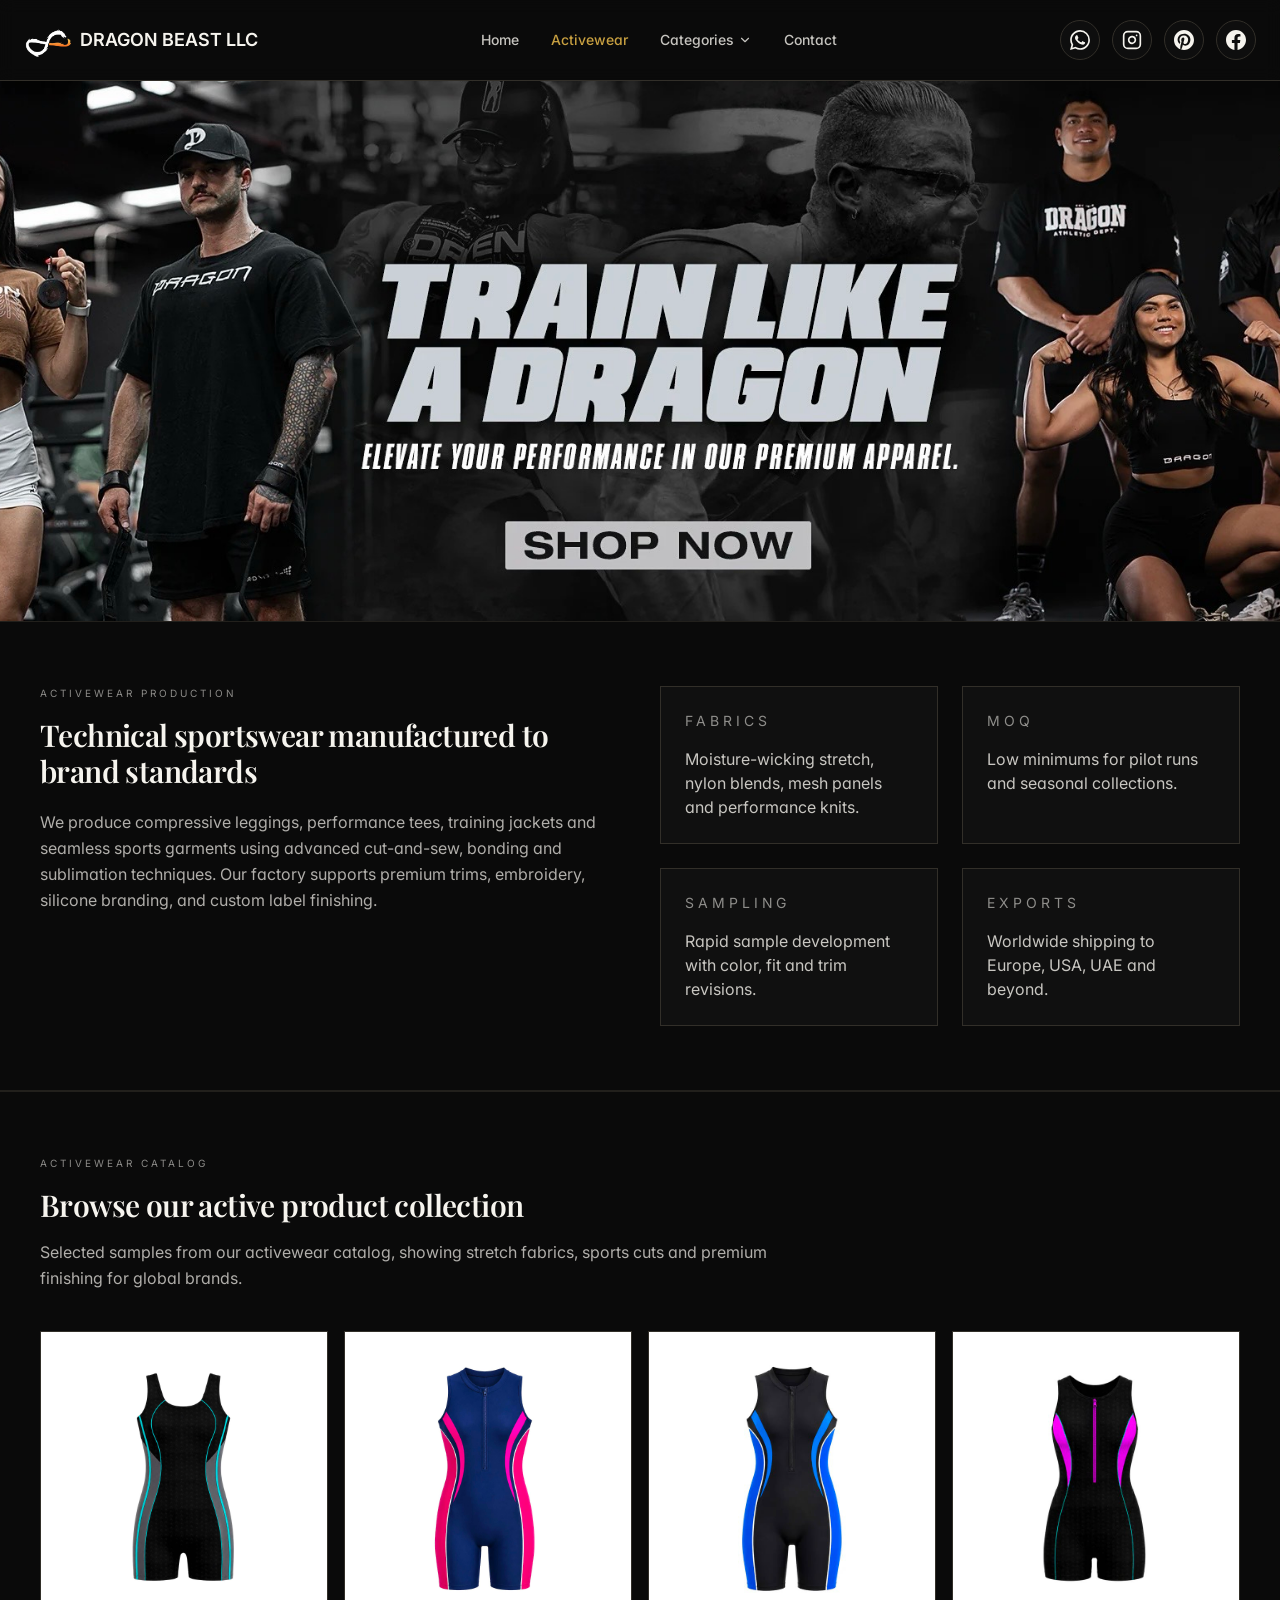
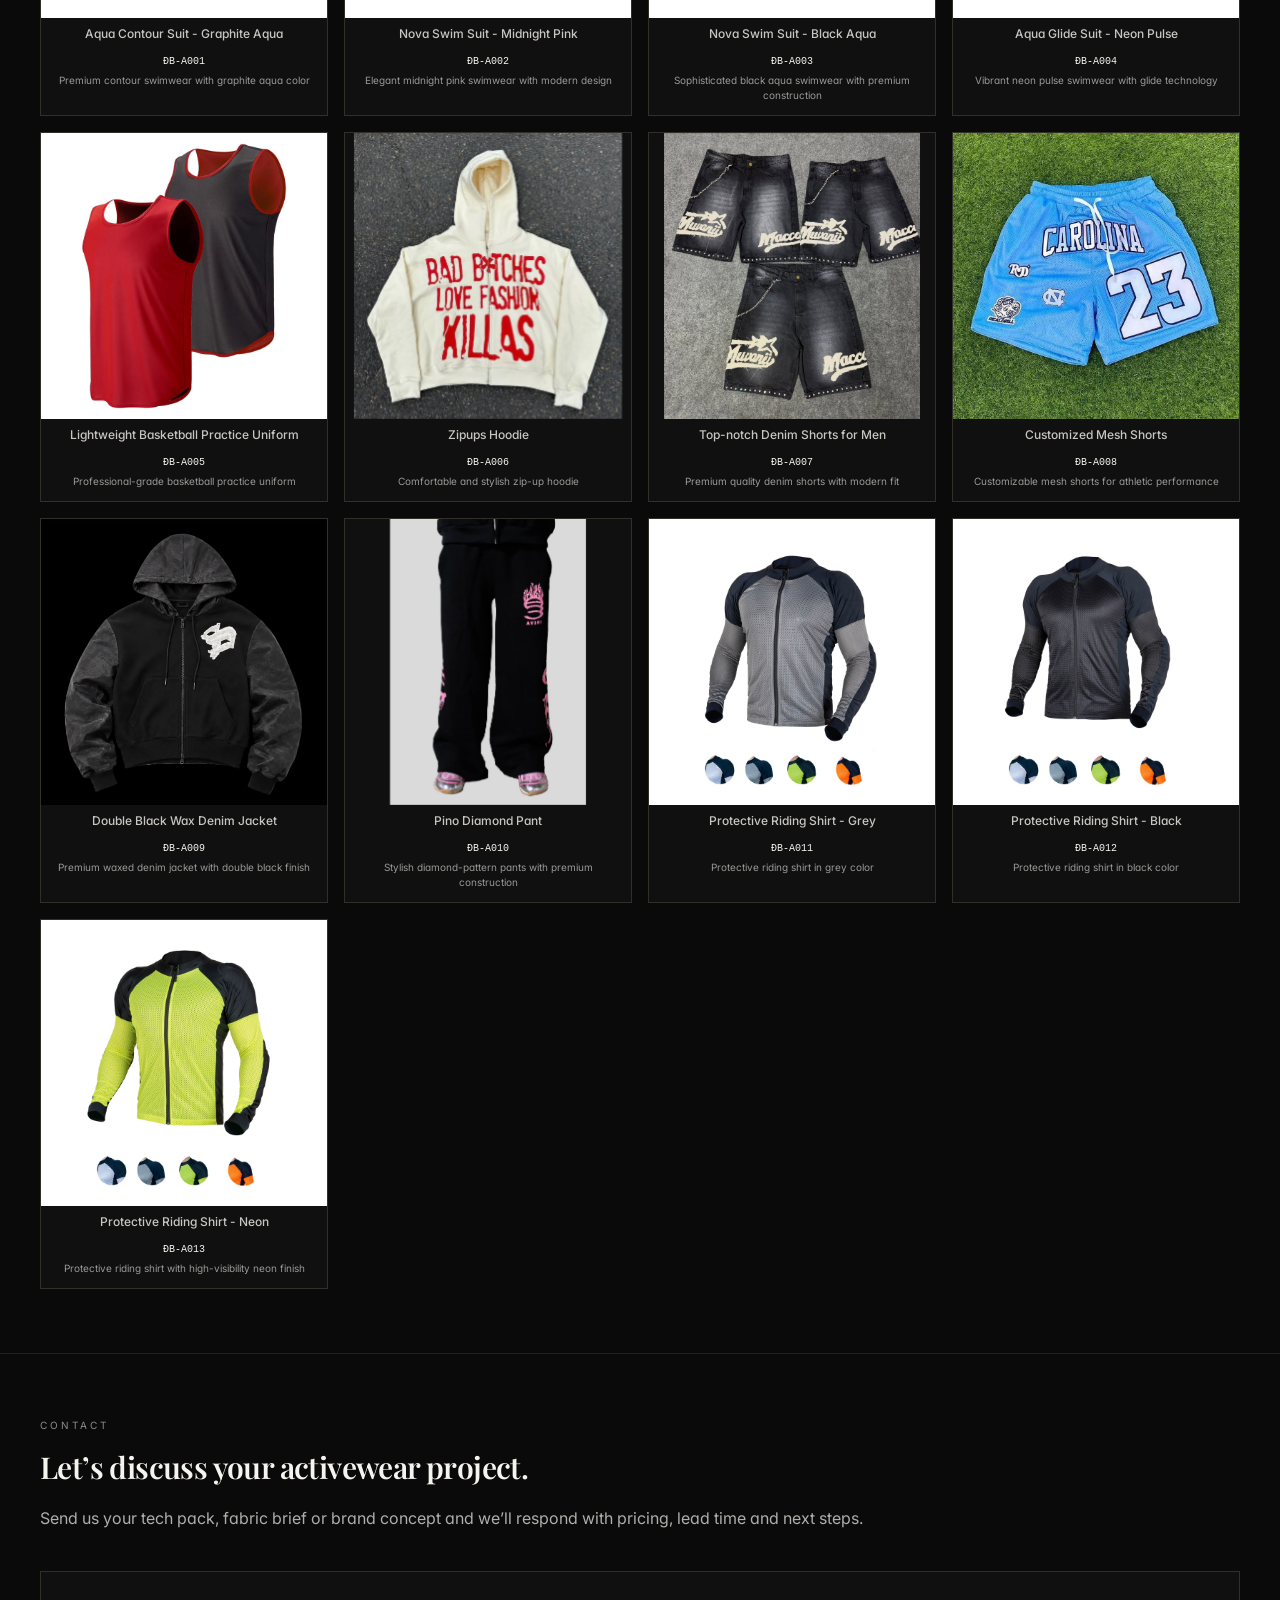
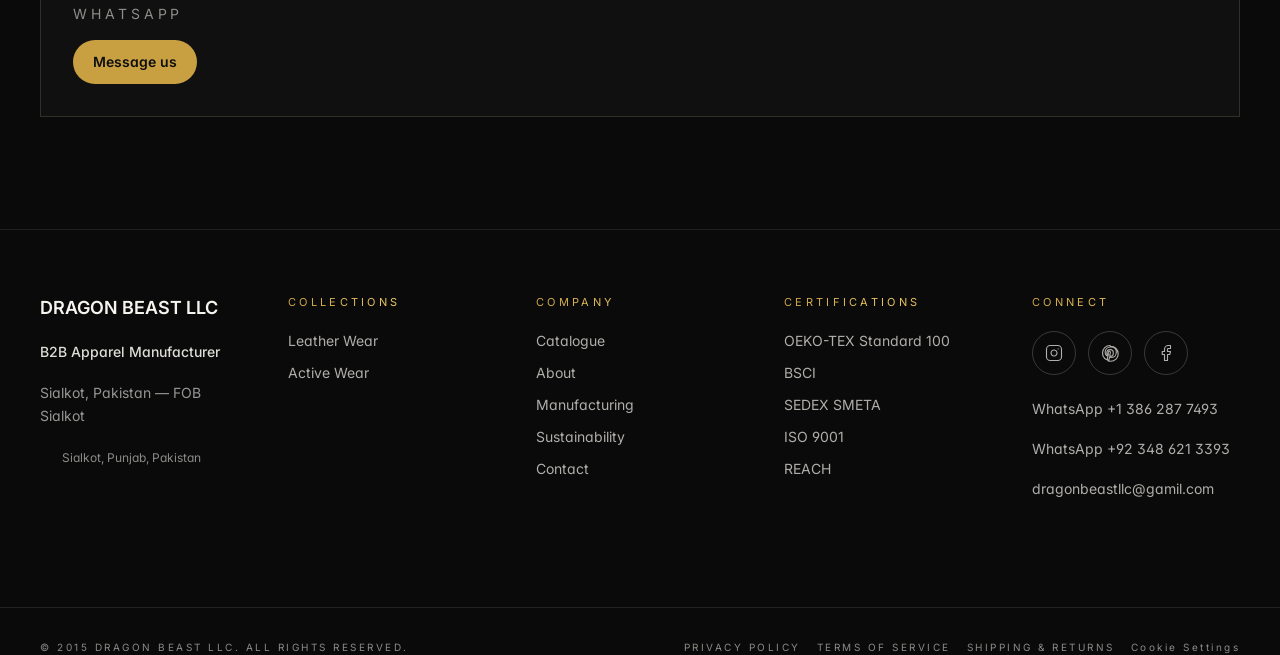
==== commit a7ce2716: "Update active.html hero section image reference" ====
--- a/zayn/active.html
+++ b/zayn/active.html
@@ -158,7 +158,7 @@
 
         <section class="relative isolate min-h-[60vh] md:min-h-[88vh] overflow-hidden bg-card text-foreground">
 
-            <img src="active.jpeg" alt="Activewear manufacturing" class="absolute inset-0 h-full w-full object-cover object-center" loading="lazy">
+            <img src="active hero section.jpeg" alt="Activewear manufacturing" class="absolute inset-0 h-full w-full object-cover object-center" loading="lazy">
 
         </section>
 
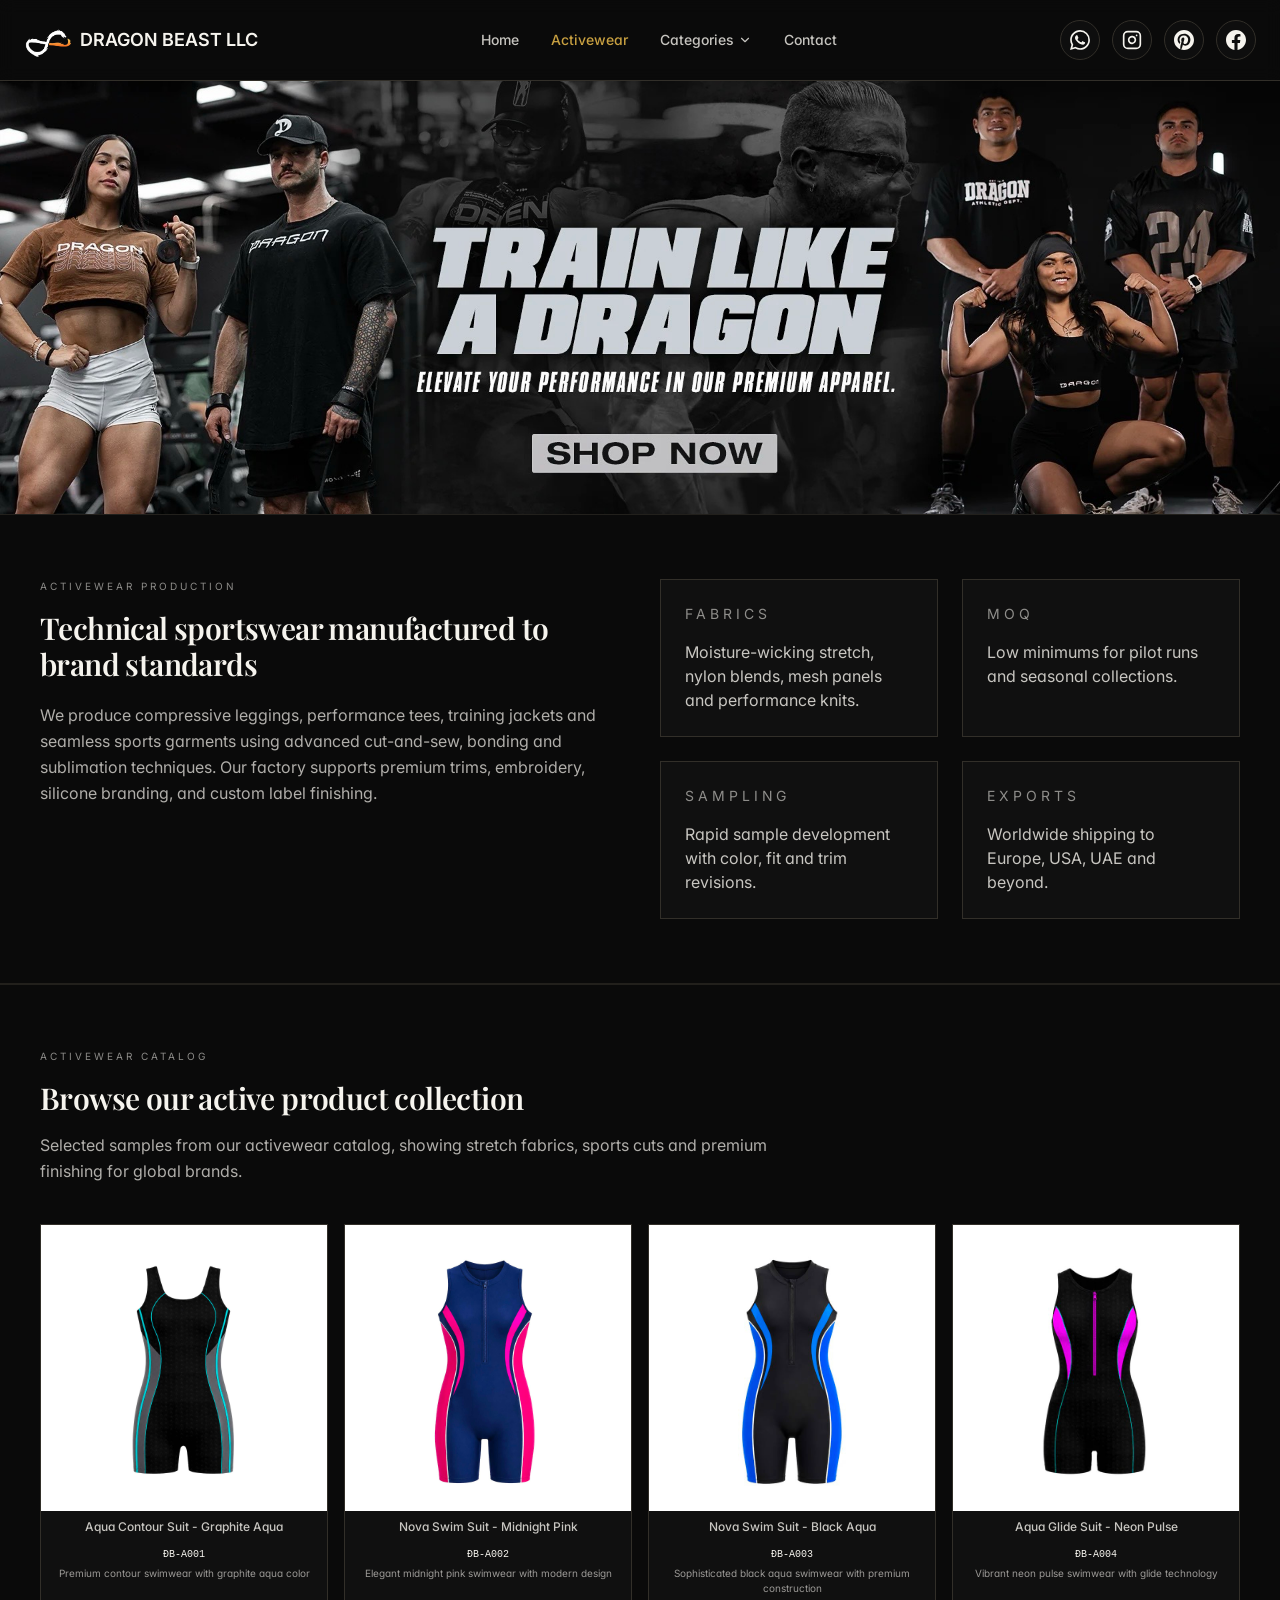
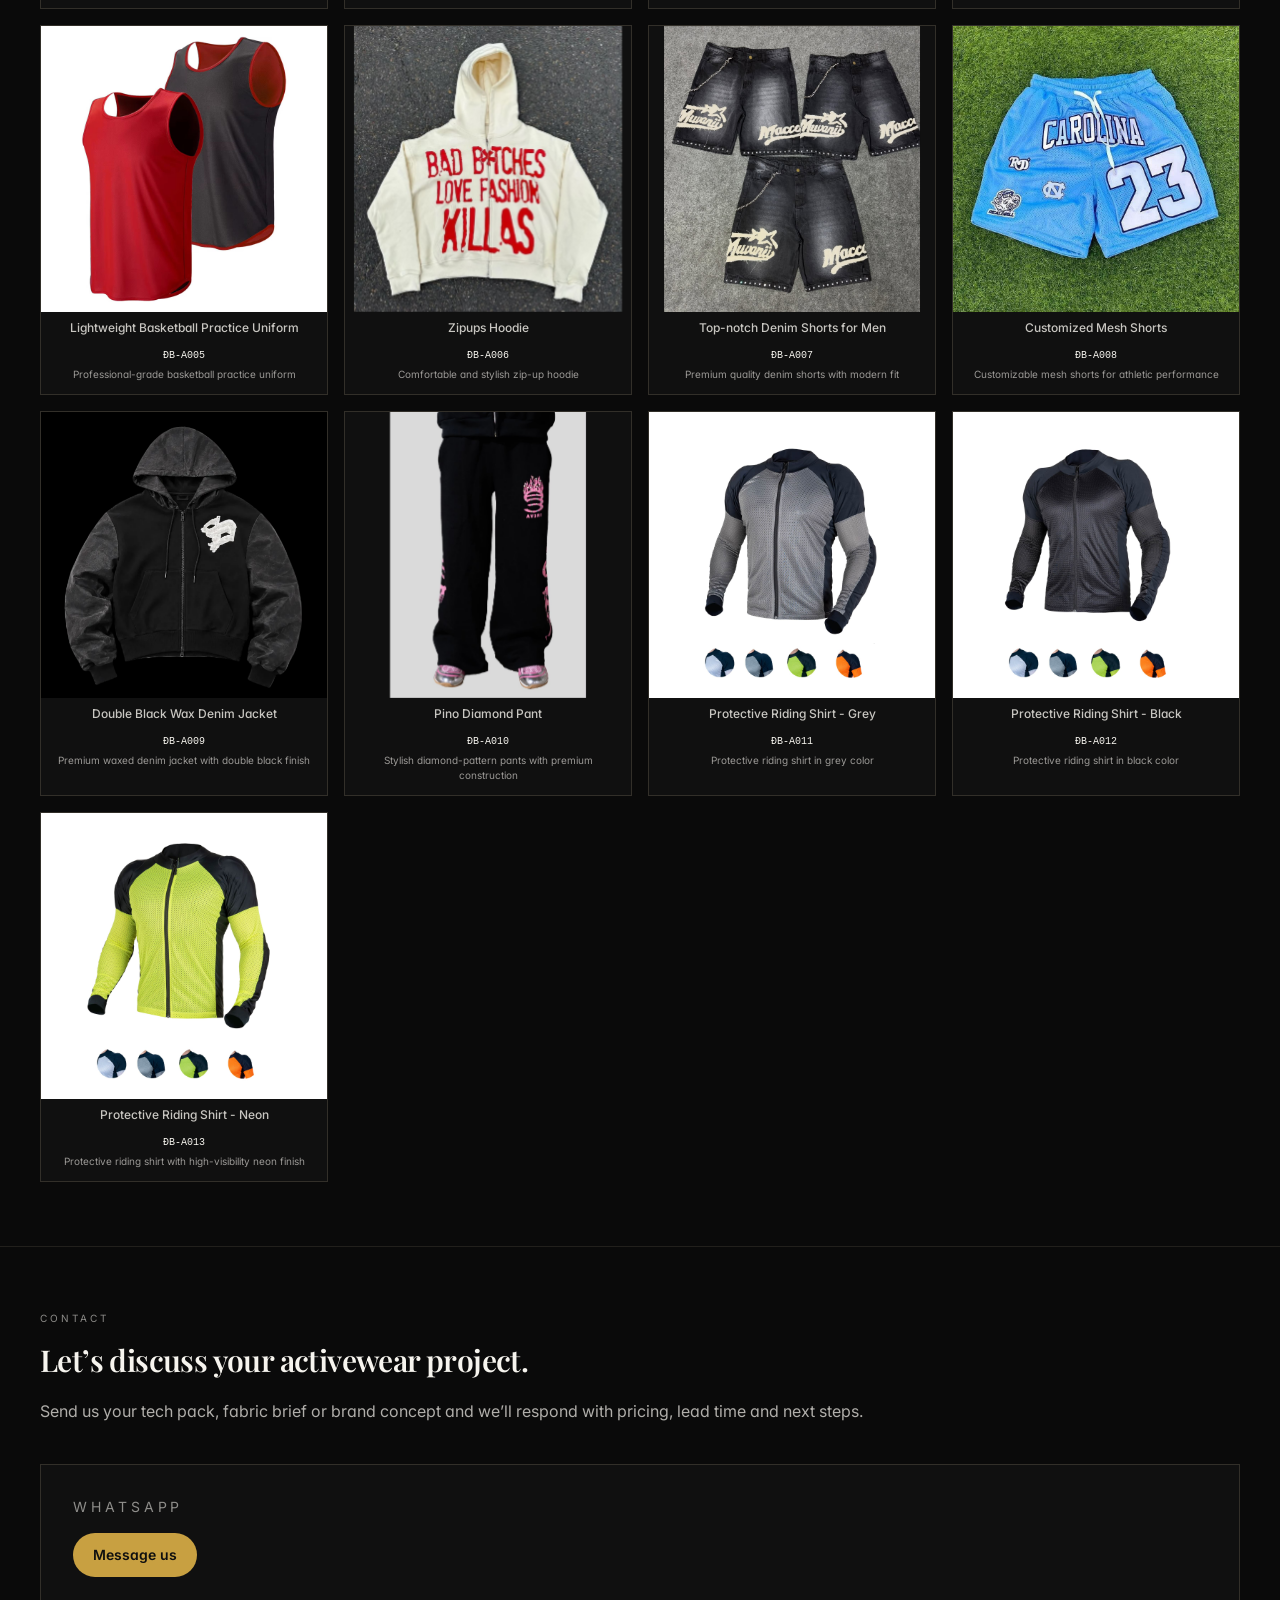
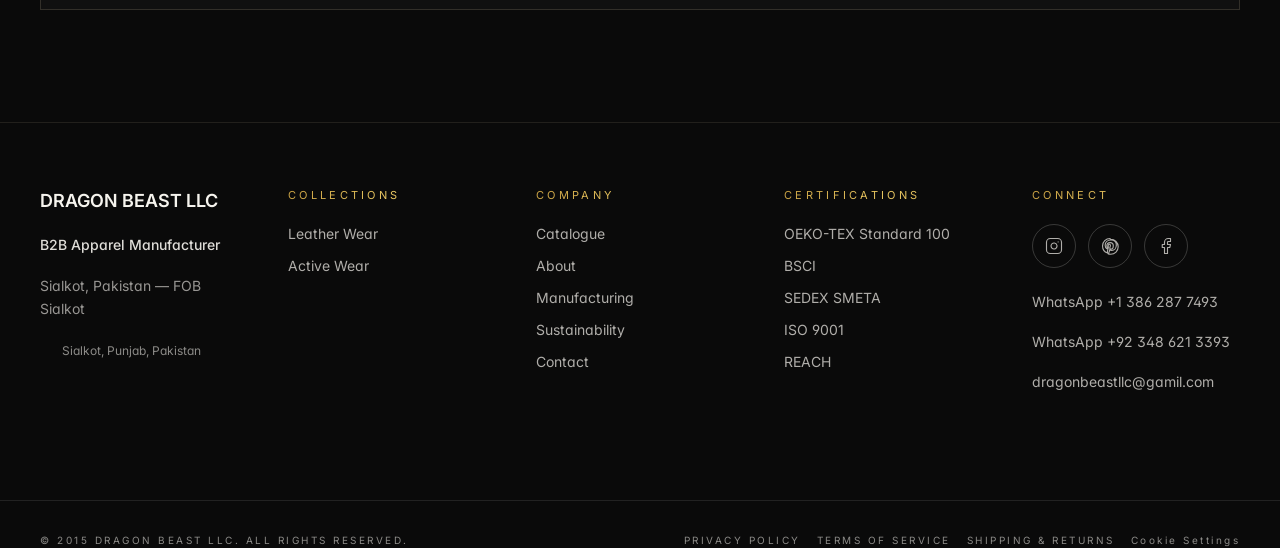
==== commit 47a012bd: "Fix active wear hero section mobile view and add catalog link" ====
--- a/zayn/active.html
+++ b/zayn/active.html
@@ -156,9 +156,11 @@
 
     <main class="pb-20">
 
-        <section class="relative isolate min-h-[60vh] md:min-h-[88vh] overflow-hidden bg-card text-foreground">
-
-            <img src="active hero section.jpeg" alt="Activewear manufacturing" class="absolute inset-0 h-full w-full object-cover object-center" loading="lazy">
+        <section class="relative isolate overflow-hidden bg-card text-foreground">
+
+            <div class="relative w-full cursor-pointer" onclick="document.getElementById('catalog').scrollIntoView({behavior: 'smooth'})">
+                <img src="active hero section.jpeg" alt="Activewear manufacturing" class="w-full h-auto object-contain" loading="lazy">
+            </div>
 
         </section>
 
@@ -220,7 +222,7 @@
 
         </section>
 
-        <section class="bg-background border-y border-border/60 py-16">
+        <section id="catalog" class="bg-background border-y border-border/60 py-16">
 
             <div class="container-luxe">
 
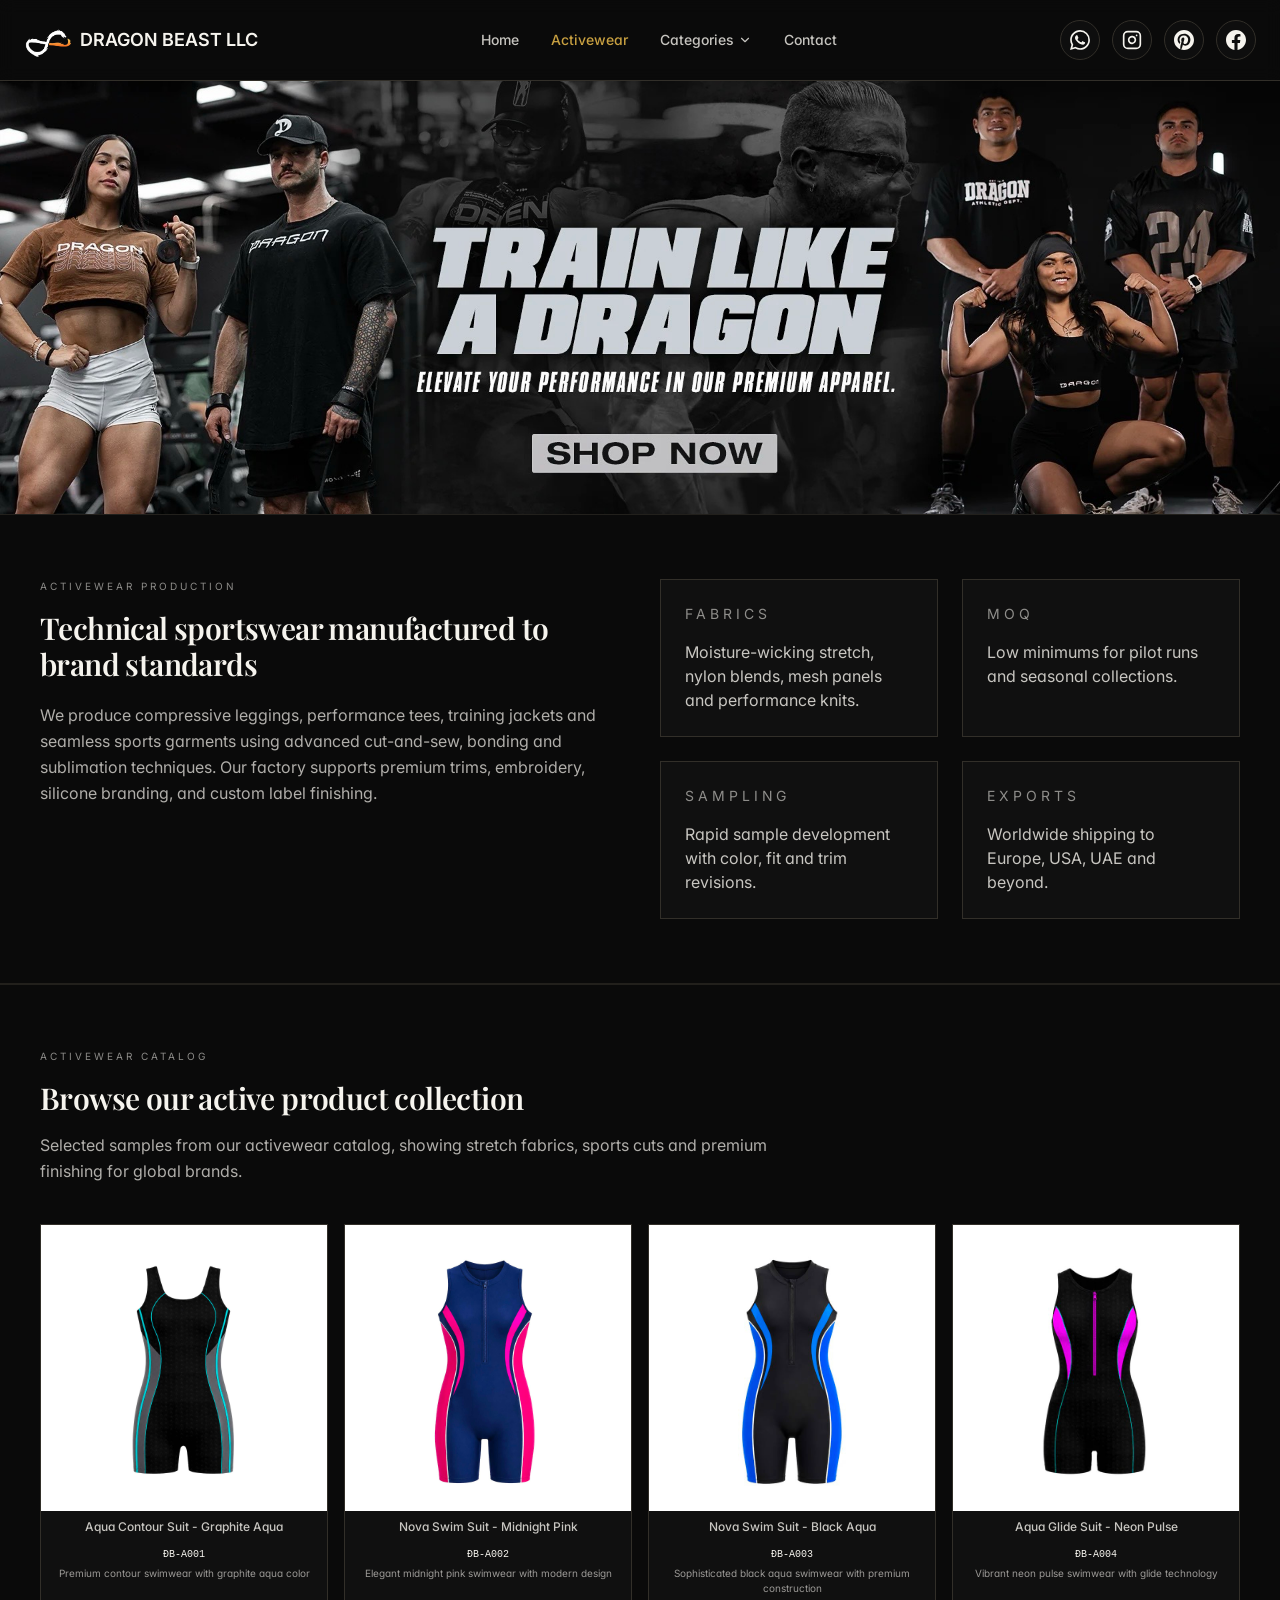
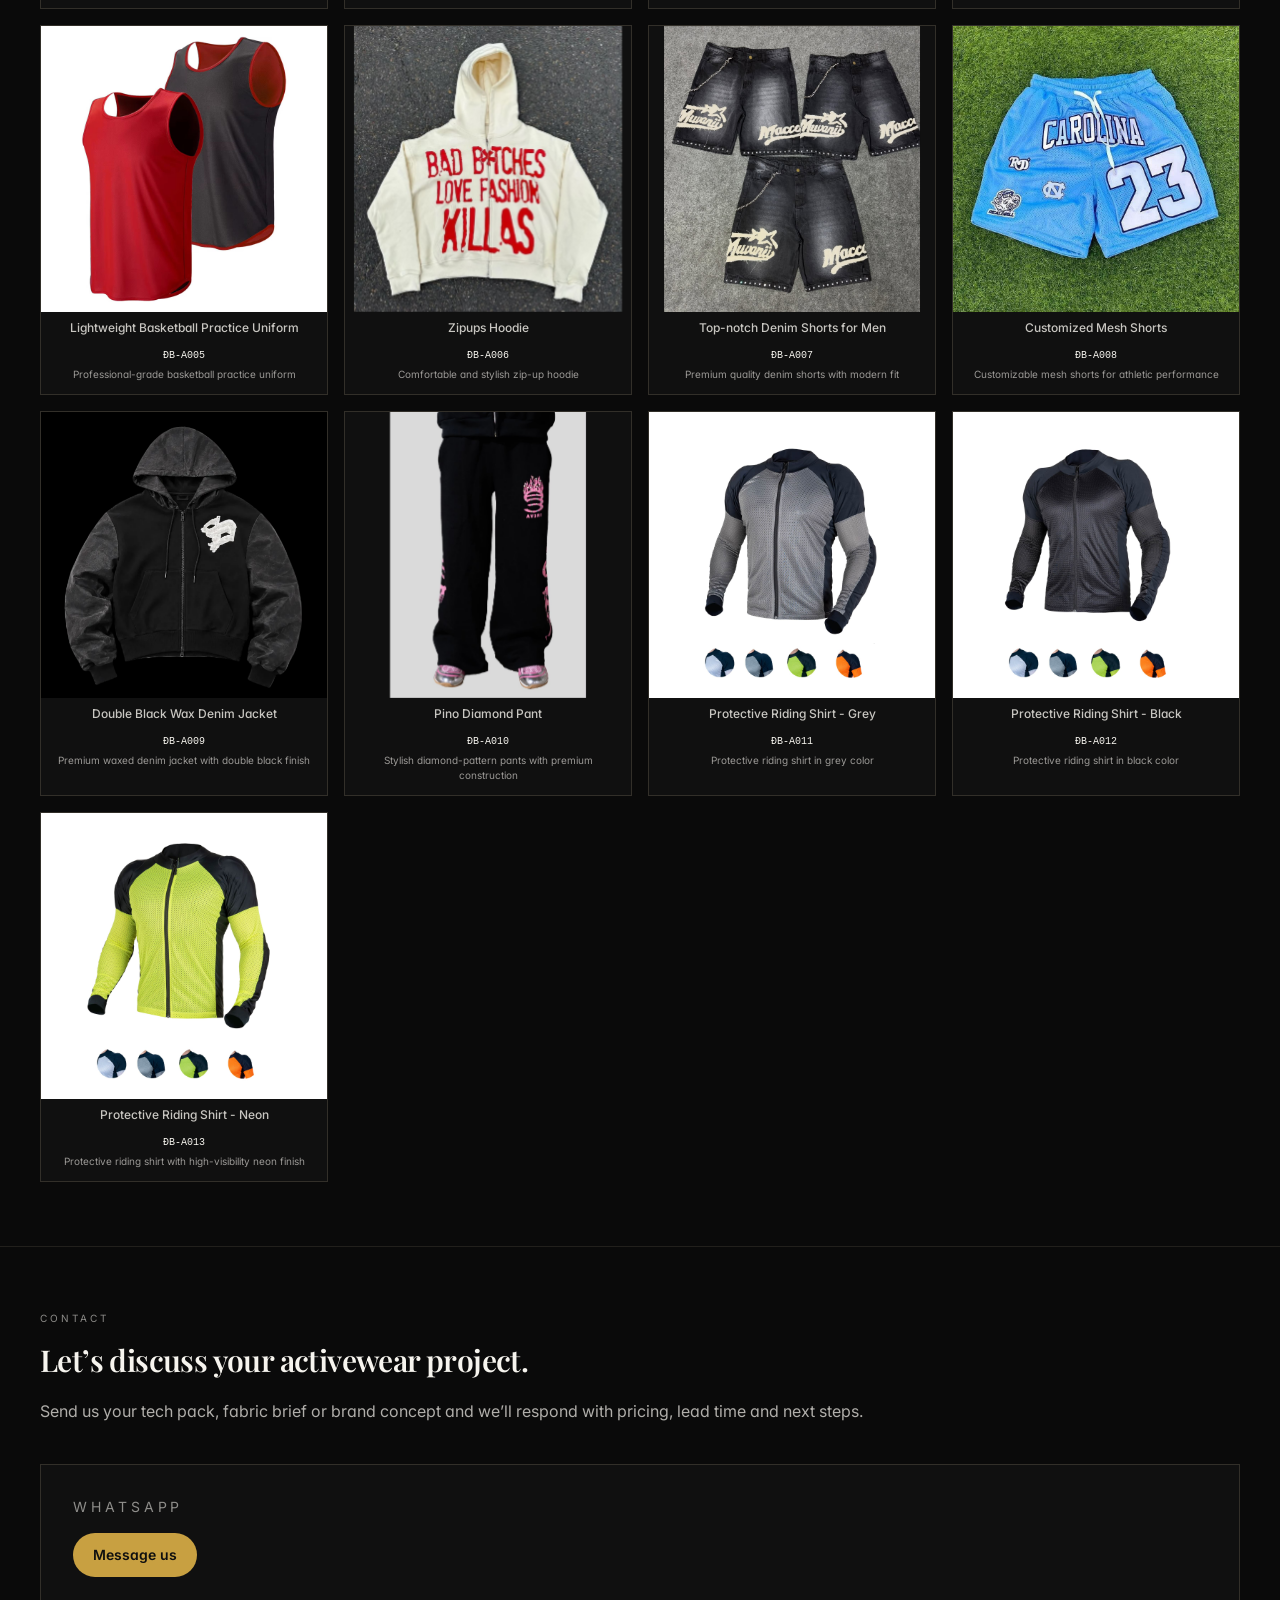
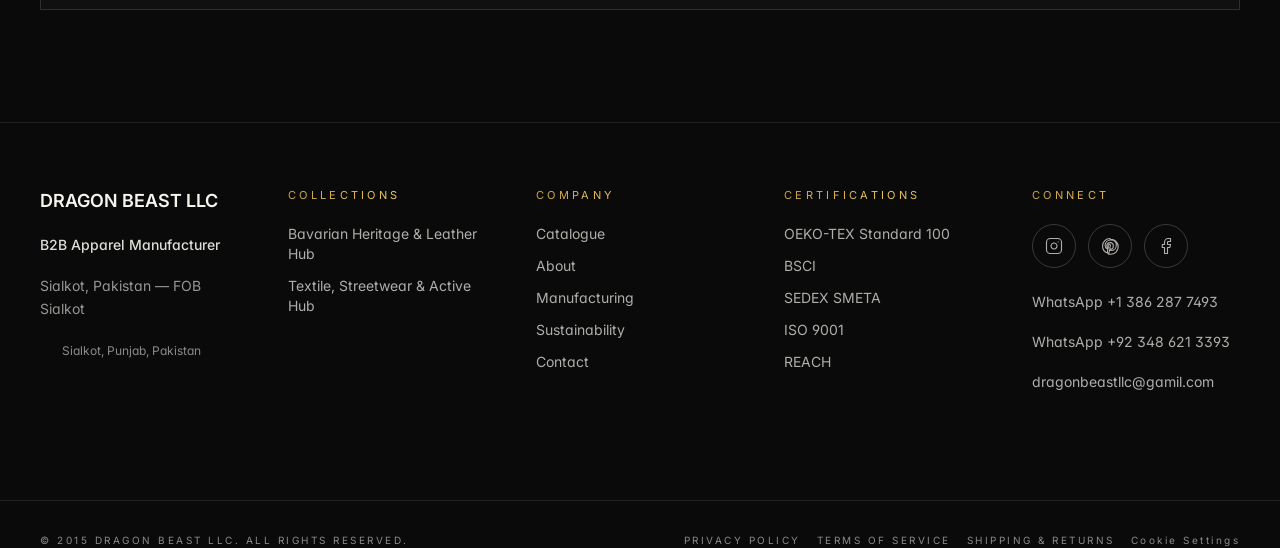
==== commit 4b0644ae: "Update footer collection names across all pages and update active hub description" ====
--- a/zayn/active.html
+++ b/zayn/active.html
@@ -472,9 +472,9 @@
 
                 <ul class="space-y-3 text-sm text-foreground/70">
 
-                    <li><a class="hover:text-gold transition-colors" href="leather.html">Leather Wear</a></li>
-
-                    <li><a class="hover:text-gold transition-colors" href="active.html">Active Wear</a></li>
+                    <li><a class="hover:text-gold transition-colors" href="leather.html">Bavarian Heritage & Leather Hub</a></li>
+
+                    <li><a class="hover:text-gold transition-colors" href="active.html">Textile, Streetwear & Active Hub</a></li>
 
                 </ul>
 
